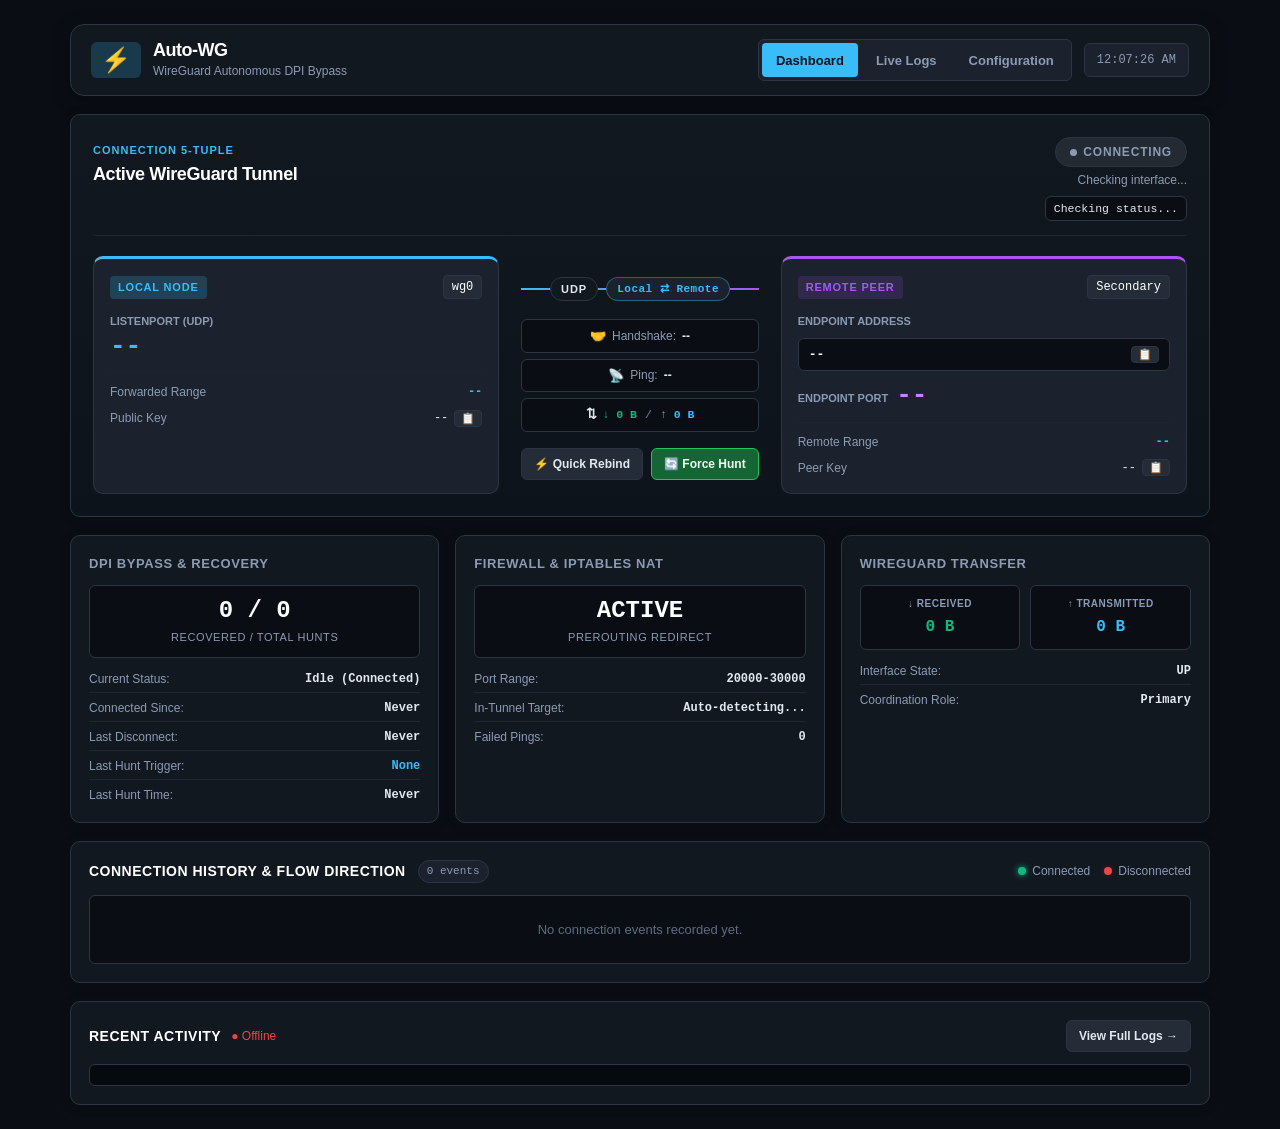
==== pkg/web/static/index.html @ 4e1a8813 "feat: add visual form configuration editor with text inputs and disk sync" ====
<!DOCTYPE html>
<html lang="en">
<head>
  <meta charset="UTF-8">
  <meta name="viewport" content="width=device-width, initial-scale=1.0, maximum-scale=5.0">
  <title>Auto-WG | WireGuard Autonomous DPI Bypass</title>
  <link rel="stylesheet" href="style.css">
</head>
<body>
  <div class="app-container">
    <!-- Header -->
    <header class="app-header">
      <div class="logo-group">
        <div class="logo-icon">⚡</div>
        <div class="logo-text">
          <h1>Auto-WG</h1>
          <p class="subtitle">WireGuard Autonomous DPI Bypass</p>
        </div>
      </div>
      <div class="header-right">
        <nav class="nav-tabs">
          <button class="nav-tab active" data-tab="dashboard">Dashboard</button>
          <button class="nav-tab" data-tab="logs">Live Logs</button>
          <button class="nav-tab" data-tab="config">Configuration</button>
        </nav>
        <div class="time-badge" id="serverClock">--:--:--</div>
      </div>
    </header>

    <!-- Notification Toast -->
    <div id="toast" class="toast hidden"></div>

    <!-- TAB 1: DASHBOARD -->
    <main id="tab-dashboard" class="tab-content active">
      <!-- MULTI-TUNNEL SWITCHER (Visible when 2+ tunnels or in routing mode) -->
      <section class="card tunnel-switcher-card" id="tunnelSwitcherCard" style="display: none;">
        <div class="tunnel-switcher-header">
          <div class="tunnel-header-left">
            <span class="section-tag" id="switcherModeTag">TUNNELS</span>
            <span class="switcher-active-route" id="switcherActiveRouteBadge" style="display: none;"></span>
          </div>
          <div class="tunnel-header-actions" id="tunnelHeaderActions"></div>
        </div>
        <div class="tunnel-tabs" id="tunnelTabs"></div>
      </section>

      <!-- HERO: 5-TUPLE CONNECTION FLOW -->
      <section class="card flow-hero-card">
        <div class="flow-hero-header">
          <div class="flow-header-left">
            <span class="section-tag">CONNECTION 5-TUPLE</span>
            <h2 class="flow-headline">Active WireGuard Tunnel</h2>
          </div>
          <div class="flow-header-status">
            <div id="tunnelStateBadge" class="status-pill status-unknown">CONNECTING</div>
            <div class="status-reason-text" id="statusReason">Checking interface...</div>
            <div class="status-timeline-badge" id="statusTimeline">Checking status...</div>
          </div>
        </div>

        <div class="flow-stage">
          <!-- Local Peer Node -->
          <div class="flow-node flow-node-local">
            <div class="node-header">
              <span class="node-badge">LOCAL NODE</span>
              <span class="node-iface" id="wgInterface">wg0</span>
            </div>
            <div class="node-content">
              <div class="port-group">
                <span class="port-sublabel">ListenPort (UDP)</span>
                <div class="port-main" id="localPort">--</div>
              </div>
              <div class="node-meta">
                <div class="meta-item">
                  <span class="meta-label">Forwarded Range</span>
                  <span class="meta-val highlight" id="localPortRange">--</span>
                </div>
                <div class="meta-item">
                  <span class="meta-label">Public Key</span>
                  <div class="key-with-copy">
                    <span class="key-truncate" id="localPubKey" title="Local Public Key">--</span>
                    <button class="btn-copy" id="btnCopyLocalKey" title="Copy Key">📋</button>
                  </div>
                </div>
              </div>
            </div>
          </div>

          <!-- Connection Bridge (Traffic, Status, Controls) -->
          <div class="flow-bridge">
            <div class="bridge-channel">
              <div class="bridge-line">
                <div class="flow-pulse"></div>
              </div>
              <div class="bridge-badge">UDP</div>
              <div class="bridge-badge bridge-direction" id="flowDirectionBadge">Local ⇄ Remote</div>
            </div>

            <div class="bridge-metrics">
              <div class="metric-pill">
                <span class="metric-icon">🤝</span>
                <span class="metric-label">Handshake:</span>
                <strong id="lastHandshake">--</strong>
              </div>
              <div class="metric-pill">
                <span class="metric-icon">📡</span>
                <span class="metric-label">Ping:</span>
                <strong id="pingStatus">--</strong>
              </div>
              <div class="metric-pill transfer-pill">
                <span class="metric-icon">⇅</span>
                <span class="rx-stat">↓ <span id="rxTransfer">0 B</span></span>
                <span class="transfer-sep">/</span>
                <span class="tx-stat">↑ <span id="txTransfer">0 B</span></span>
              </div>
            </div>

            <div class="bridge-actions">
              <button id="btnRebind" class="btn btn-secondary btn-sm" title="Rotate local listen port to bust DPI filter">
                ⚡ Quick Rebind
              </button>
              <button id="btnHunt" class="btn btn-primary btn-sm" title="Rotate both local and remote ports">
                🔄 Force Hunt
              </button>
            </div>
          </div>

          <!-- Remote Peer Node -->
          <div class="flow-node flow-node-remote">
            <div class="node-header">
              <span class="node-badge remote-badge">REMOTE PEER</span>
              <span class="node-role" id="staggerRole">Secondary</span>
            </div>
            <div class="node-content">
              <div class="endpoint-group">
                <span class="port-sublabel">Endpoint Address</span>
                <div class="endpoint-ip-box">
                  <span id="targetIP" class="endpoint-ip" title="Remote endpoint IP">--</span>
                  <button class="btn-copy" id="btnCopyTargetIP" title="Copy IP">📋</button>
                </div>
                <div class="endpoint-port-row">
                  <span class="port-sublabel">Endpoint Port</span>
                  <span class="port-main" id="remotePort">--</span>
                </div>
              </div>
              <div class="node-meta">
                <div class="meta-item">
                  <span class="meta-label">Remote Range</span>
                  <span class="meta-val highlight" id="remotePortRange">--</span>
                </div>
                <div class="meta-item">
                  <span class="meta-label">Peer Key</span>
                  <div class="key-with-copy">
                    <span class="key-truncate" id="peerPubKey" title="Peer Public Key">--</span>
                    <button class="btn-copy" id="btnCopyPeerKey" title="Copy Key">📋</button>
                  </div>
                </div>
              </div>
            </div>
          </div>
        </div>
      </section>

      <!-- Telemetry Cards Grid -->
      <section class="telemetry-grid">
        <!-- Card 1: DPI Hunting & Recovery -->
        <div class="card stat-card">
          <div class="card-title">DPI Bypass & Recovery</div>
          <div class="stat-body">
            <div class="stat-main">
              <div class="stat-big-value" id="huntRecoverySummary">0 / 0</div>
              <span class="stat-caption">Recovered / Total Hunts</span>
            </div>
            <div class="meta-list">
              <div class="meta-row">
                <span>Current Status:</span>
                <strong id="huntAttemptStatus">Idle (Connected)</strong>
              </div>
              <div class="meta-row">
                <span>Connected Since:</span>
                <strong id="connectedTimestamp">Never</strong>
              </div>
              <div class="meta-row">
                <span>Last Disconnect:</span>
                <strong id="disconnectedTimestamp">Never</strong>
              </div>
              <div class="meta-row">
                <span>Last Hunt Trigger:</span>
                <span class="highlight meta-truncate" id="lastHuntReason">None</span>
              </div>
              <div class="meta-row">
                <span>Last Hunt Time:</span>
                <strong id="lastHuntTime">Never</strong>
              </div>
            </div>
          </div>
        </div>

        <!-- Card 2: Firewall & iptables NAT -->
        <div class="card stat-card">
          <div class="card-title">Firewall & iptables NAT</div>
          <div class="stat-body">
            <div class="stat-main">
              <div class="stat-big-value" id="iptablesStateText">ACTIVE</div>
              <span class="stat-caption" id="iptablesSubtext">PREROUTING REDIRECT</span>
            </div>
            <div class="meta-list">
              <div class="meta-row">
                <span>Port Range:</span>
                <strong id="iptablesRange">20000-30000</strong>
              </div>
              <div class="meta-row">
                <span>In-Tunnel Target:</span>
                <strong id="tunnelPingTarget">Auto-detecting...</strong>
              </div>
              <div class="meta-row">
                <span>Failed Pings:</span>
                <strong id="failedPingsCount">0</strong>
              </div>
            </div>
          </div>
        </div>

        <!-- Card 3: Traffic Stats -->
        <div class="card stat-card">
          <div class="card-title">WireGuard Transfer</div>
          <div class="stat-body">
            <div class="traffic-split">
              <div class="traffic-box rx">
                <span class="traffic-label">↓ RECEIVED</span>
                <strong class="traffic-val" id="totalRx">0 B</strong>
              </div>
              <div class="traffic-box tx">
                <span class="traffic-label">↑ TRANSMITTED</span>
                <strong class="traffic-val" id="totalTx">0 B</strong>
              </div>
            </div>
            <div class="meta-list">
              <div class="meta-row">
                <span>Interface State:</span>
                <strong id="ifaceState">UP</strong>
              </div>
              <div class="meta-row">
                <span>Coordination Role:</span>
                <strong id="staggerRoleDetail">Primary</strong>
              </div>
            </div>
          </div>
        </div>
      </section>

      <!-- Connection Event History -->
      <section class="card events-history-card">
        <div class="section-header">
          <div class="events-title-group">
            <h3>Connection History & Flow Direction</h3>
            <span class="events-count" id="eventsCount">0 events</span>
          </div>
          <div class="events-legend">
            <span class="legend-item"><span class="legend-dot dot-connected"></span> Connected</span>
            <span class="legend-item"><span class="legend-dot dot-disconnected"></span> Disconnected</span>
          </div>
        </div>
        <div class="events-container">
          <div class="events-list" id="eventsList">
            <div class="events-empty">No connection events recorded yet.</div>
          </div>
        </div>
      </section>

      <!-- Recent Activity Section in Dashboard -->
      <section class="card logs-preview-card">
        <div class="section-header">
          <div class="logs-title-group">
            <h3>Recent Activity</h3>
            <span id="streamStatusMini" class="stream-indicator">● Connecting...</span>
          </div>
          <button class="btn btn-secondary btn-sm" id="btnGoToLogs">View Full Logs →</button>
        </div>
        <div class="terminal-body mini-terminal" id="miniLogContainer"></div>
      </section>
    </main>

    <!-- TAB 2: LIVE LOGS (EXPANDED CONSOLE) -->
    <main id="tab-logs" class="tab-content">
      <section class="logs-section">
        <div class="logs-header">
          <div class="logs-title-group">
            <h2>Live Activity Stream</h2>
            <span id="streamStatus" class="stream-indicator">● Connecting...</span>
          </div>
          <div class="logs-controls">
            <select id="filterLevel" class="control-input">
              <option value="ALL">All Levels</option>
              <option value="INFO">Info & Higher</option>
              <option value="WARN">Warn & Higher</option>
              <option value="ERROR">Errors Only</option>
            </select>
            <select id="filterComponent" class="control-input">
              <option value="ALL">All Components</option>
              <option value="HUNTER">HUNTER</option>
              <option value="WG">WIREGUARD</option>
              <option value="IPTABLES">IPTABLES</option>
              <option value="PING">PING</option>
              <option value="WEB">WEB</option>
            </select>
            <input type="text" id="filterSearch" class="control-input search-input" placeholder="Search logs...">
            <button id="btnAutoScroll" class="btn btn-sm btn-active">Auto-scroll: ON</button>
            <button id="btnClearLogs" class="btn btn-sm btn-secondary">Clear</button>
          </div>
        </div>
        <div class="terminal-container" id="terminal">
          <div class="terminal-body" id="logContainer"></div>
        </div>
      </section>
    </main>

    <!-- TAB 3: CONFIGURATION EDITOR -->
    <main id="tab-config" class="tab-content">
      <section class="card config-editor-card">
        <div class="config-header">
          <div class="config-title-group">
            <div class="config-title-row">
              <span class="section-tag">CONFIGURATION MANAGEMENT</span>
              <div class="config-sync-row">
                <h2>Startup Config</h2>
                <span id="configSyncBadge" class="config-sync-pill sync-ok">Synced with Disk</span>
              </div>
            </div>
            <div class="config-path-box">
              <span class="config-path-label">Startup File:</span>
              <code id="configFilePath" class="config-path-value">Loading...</code>
              <button class="btn-copy" id="btnCopyConfigPath" title="Copy Path">📋</button>
            </div>
          </div>
          <div class="config-actions">
            <div class="view-mode-toggle">
              <button id="btnViewForm" class="btn-toggle active" type="button">📋 Visual Form</button>
              <button id="btnViewYaml" class="btn-toggle" type="button">📝 Raw YAML</button>
            </div>
            <button id="btnReloadConfig" class="btn btn-secondary btn-sm" title="Discard unsaved changes and reload from disk">
              ↻ Reload from Disk
            </button>
            <button id="btnSaveConfig" class="btn btn-primary btn-sm" title="Validate, save to startup config file, and apply live">
              💾 Save & Apply
            </button>
          </div>
        </div>

        <div id="configAlert" class="config-alert hidden"></div>

        <!-- 1. VISUAL FORM UI (DEFAULT) -->
        <div id="configFormContainer" class="config-form-container">
          <!-- Form Section 1: Mode & Routing -->
          <div class="form-card">
            <div class="form-card-header">
              <span class="form-card-tag">SYSTEM & ROUTING</span>
              <h3>Operation Mode & Policy Routing</h3>
            </div>
            <div class="form-card-body">
              <div class="form-group">
                <label class="form-label">Operating Mode</label>
                <div class="mode-selector">
                  <label class="radio-card">
                    <input type="radio" name="cfgMode" value="client" id="cfgModeClient" checked>
                    <span class="radio-card-body">
                      <span class="radio-title">Client Mode</span>
                      <span class="radio-desc">Connects to foreign servers, manages upstream failover & policy routing table</span>
                    </span>
                  </label>
                  <label class="radio-card">
                    <input type="radio" name="cfgMode" value="server" id="cfgModeServer">
                    <span class="radio-card-body">
                      <span class="radio-title">Server Mode</span>
                      <span class="radio-desc">Listens for client connections, supports bidirectional non-NAT hunting</span>
                    </span>
                  </label>
                </div>
              </div>

              <!-- Routing Fields (Visible in Client Mode) -->
              <div id="routingFieldsSection" class="routing-fields-box">
                <div class="form-sub-header">
                  <h4>Client Automatic Route Failover</h4>
                  <label class="switch-label">
                    <input type="checkbox" id="cfgRoutingEnabled" checked>
                    <span class="switch-slider"></span>
                    <span class="switch-text">Enable Route Failover</span>
                  </label>
                </div>
                <div class="form-grid-3">
                  <div class="form-group">
                    <label class="form-label" for="cfgRoutingTable">Target Routing Table</label>
                    <input type="number" id="cfgRoutingTable" class="form-input" value="200" placeholder="200">
                    <span class="form-hint">e.g. 200 (keeps main routing table and SSH untouched)</span>
                  </div>
                  <div class="form-group">
                    <label class="form-label" for="cfgRoutingMode">Failover Mode</label>
                    <select id="cfgRoutingMode" class="form-input">
                      <option value="priority">Priority (prefer first healthy tunnel)</option>
                      <option value="sticky">Sticky (stay on active tunnel until failure)</option>
                    </select>
                    <span class="form-hint">Sticky avoids route flapping; Priority always prefers link #1</span>
                  </div>
                  <div class="form-group">
                    <label class="form-label" for="cfgRoutingMetric">Route Metric</label>
                    <input type="number" id="cfgRoutingMetric" class="form-input" value="100" placeholder="100">
                    <span class="form-hint">Default route metric</span>
                  </div>
                </div>
              </div>
            </div>
          </div>

          <!-- Form Section 2: Managed Tunnels -->
          <div class="form-card">
            <div class="form-card-header">
              <div class="header-left-group">
                <span class="form-card-tag">TUNNELS</span>
                <h3>Managed WireGuard Interfaces</h3>
                <span id="tunnelFormCount" class="badge-count">0 tunnels</span>
              </div>
              <button id="btnAddTunnel" class="btn btn-secondary btn-sm" type="button">
                + Add Tunnel
              </button>
            </div>
            <div class="form-card-body">
              <div id="tunnelCardsContainer" class="tunnels-form-list">
                <!-- Dynamically populated tunnel cards -->
              </div>
            </div>
          </div>

          <!-- Form Section 3: Global Shell Hooks (PostUp & PreDown) -->
          <div class="form-card collapsible-card">
            <div class="form-card-header clickable" id="headerShellHooks">
              <div class="header-left-group">
                <span class="form-card-tag">SHELL HOOKS</span>
                <h3>Global Post-Up & Pre-Down Commands</h3>
              </div>
              <span class="toggle-icon" id="toggleIconShell">▼</span>
            </div>
            <div class="form-card-body collapsed" id="bodyShellHooks">
              <div class="form-grid-2">
                <div class="form-group">
                  <label class="form-label" for="cfgPostUp">Post-Up Shell Commands (one per line)</label>
                  <textarea id="cfgPostUp" class="form-textarea" rows="4" placeholder="ip route replace default dev wgBridge0 table 200&#10;iptables -t nat -I POSTROUTING -o wgBridge0 -j MASQUERADE"></textarea>
                  <span class="form-hint">Executed in order when Auto-WG starts</span>
                </div>
                <div class="form-group">
                  <label class="form-label" for="cfgPreDown">Pre-Down Shell Commands (one per line)</label>
                  <textarea id="cfgPreDown" class="form-textarea" rows="4" placeholder="iptables -t nat -D POSTROUTING -o wgBridge0 -j MASQUERADE&#10;ip route del default table 200 || true"></textarea>
                  <span class="form-hint">Executed on shutdown before tunnels tear down</span>
                </div>
              </div>
            </div>
          </div>

          <!-- Form Section 4: Web Admin & Status Page -->
          <div class="form-card collapsible-card">
            <div class="form-card-header clickable" id="headerWebSettings">
              <div class="header-left-group">
                <span class="form-card-tag">ADMIN & ACCESS</span>
                <h3>Web Panel & Status Page Settings</h3>
              </div>
              <span class="toggle-icon" id="toggleIconWeb">▼</span>
            </div>
            <div class="form-card-body collapsed" id="bodyWebSettings">
              <div class="form-grid-2">
                <!-- Web Admin Panel -->
                <div class="settings-sub-card">
                  <div class="form-sub-header">
                    <h4>Web Dashboard</h4>
                    <label class="switch-label">
                      <input type="checkbox" id="cfgWebEnabled" checked>
                      <span class="switch-slider"></span>
                      <span class="switch-text">Enabled</span>
                    </label>
                  </div>
                  <div class="form-group">
                    <label class="form-label" for="cfgWebListen">Listen Address</label>
                    <input type="text" id="cfgWebListen" class="form-input" value="0.0.0.0:8080" placeholder="0.0.0.0:8080">
                  </div>
                  <div class="form-group">
                    <label class="form-label" for="cfgWebAllowedIPs">Allowed Client IPs / CIDRs (comma or newline separated)</label>
                    <textarea id="cfgWebAllowedIPs" class="form-textarea" rows="2" placeholder="10.0.0.2, 10.0.0.0/24 (leave empty to allow all)"></textarea>
                  </div>
                  <div class="form-grid-2">
                    <div class="form-group">
                      <label class="form-label" for="cfgWebUser">HTTP Username (optional)</label>
                      <input type="text" id="cfgWebUser" class="form-input" placeholder="admin">
                    </div>
                    <div class="form-group">
                      <label class="form-label" for="cfgWebPass">HTTP Password (optional)</label>
                      <input type="password" id="cfgWebPass" class="form-input" placeholder="••••••••">
                    </div>
                  </div>
                </div>

                <!-- Public Status Page -->
                <div class="settings-sub-card">
                  <div class="form-sub-header">
                    <h4>Public Status Page</h4>
                    <label class="switch-label">
                      <input type="checkbox" id="cfgStatusEnabled">
                      <span class="switch-slider"></span>
                      <span class="switch-text">Enabled</span>
                    </label>
                  </div>
                  <div class="form-group">
                    <label class="form-label" for="cfgStatusListen">Listen Address</label>
                    <input type="text" id="cfgStatusListen" class="form-input" value="0.0.0.0:8081" placeholder="0.0.0.0:8081">
                  </div>
                  <div class="form-group">
                    <label class="form-label" for="cfgStatusTitle">Status Page Title</label>
                    <input type="text" id="cfgStatusTitle" class="form-input" value="Upstream Bridge Status" placeholder="Service Status">
                  </div>
                </div>
              </div>
            </div>
          </div>
        </div>

        <!-- 2. RAW YAML EDITOR (SECONDARY / ADVANCED) -->
        <div id="configRawContainer" class="editor-wrapper" style="display: none;">
          <div class="editor-toolbar">
            <div class="editor-toolbar-left">
              <span class="editor-tag">YAML</span>
              <span class="editor-hint">Press <kbd>Tab</kbd> to indent with 2 spaces. Direct raw file representation.</span>
            </div>
            <div class="editor-toolbar-right">
              <span id="editorLineCount" class="editor-meta">0 lines</span>
            </div>
          </div>
          <textarea id="configYamlEditor" class="config-yaml-textarea" spellcheck="false" autocomplete="off" autocorrect="off" autocapitalize="off" placeholder="Loading configuration from disk..."></textarea>
        </div>
      </section>

      <!-- Configuration Reference Card -->
      <section class="card config-help-card">
        <div class="section-header">
          <div class="logs-title-group">
            <h3>Configuration Reference & Field Guide</h3>
          </div>
          <button id="btnToggleHelp" class="btn btn-secondary btn-sm" type="button">Toggle Tips</button>
        </div>
        <div id="configHelpContent" class="config-help-body">
          <div class="help-grid">
            <div class="help-box">
              <h4>🌐 Dual-Stack Target IPs (IPv4 + IPv6 + Domains)</h4>
              <p>Enter multiple destinations in <code>target_ips</code>. Auto-WG rotates through IPv4 and IPv6 to bypass single-IP blocks:</p>
              <pre><code>target_ips:
  - "198.51.100.1"
  - "2001:db8::1"
  - "vps.example.com"</code></pre>
            </div>
            <div class="help-box">
              <h4>🔀 Policy Routing Failover (Table 200)</h4>
              <p>Auto-WG dynamically manages <code>ip route replace default dev wgBridgeX table 200</code> when links stall:</p>
              <pre><code>routing:
  enabled: true
  table: 200
  mode: "priority"
  metric: 100</code></pre>
            </div>
            <div class="help-box">
              <h4>📡 Fast In-Tunnel ICMP Ping</h4>
              <p>Sends periodic lightweight pings through the tunnel. Confirms dead links in 5-10s before handshakes time out:</p>
              <pre><code>tunnel_ping:
  enabled: true
  target_ip: "10.100.0.1"
  interval: 2s
  failure_threshold: 3</code></pre>
            </div>
            <div class="help-box">
              <h4>🛡️ Passive Monitoring Mode (MikroTik / Static)</h4>
              <p>Disable hunting for peers running stock WireGuard without Auto-WG. Still monitors & pings without port rotation:</p>
              <pre><code>hunting: false
port_range: "20000-30000"
iptables: true</code></pre>
            </div>
          </div>
        </div>
      </section>
    </main>
  </div>

  <script src="app.js"></script>
</body>
</html>
---- pkg/web/static/style.css ----
:root {
  --bg-primary: #0a0e14;
  --bg-secondary: #121820;
  --bg-tertiary: #1b222d;
  --bg-elevated: #242c38;
  --border-color: #2b3543;
  --border-subtle: #1e2632;
  --text-main: #e2e8f0;
  --text-muted: #8b9bb4;
  --text-dim: #5c6b82;
  --accent: #38bdf8;
  --accent-glow: rgba(56, 189, 248, 0.2);
  --accent-hover: #0ea5e9;
  --success: #10b981;
  --success-glow: rgba(16, 185, 129, 0.2);
  --warning: #f59e0b;
  --warning-glow: rgba(245, 158, 11, 0.2);
  --danger: #ef4444;
  --danger-glow: rgba(239, 68, 68, 0.2);
  --purple: #a855f7;
  --font-mono: ui-monospace, SFMono-Regular, "SF Mono", Menlo, Consolas, "Liberation Mono", monospace;
  --font-sans: -apple-system, BlinkMacSystemFont, "Segoe UI", Roboto, Helvetica, Arial, sans-serif;
  --radius-sm: 6px;
  --radius-md: 10px;
  --radius-lg: 14px;
}

* {
  box-sizing: border-box;
  margin: 0;
  padding: 0;
}

body {
  background-color: var(--bg-primary);
  color: var(--text-main);
  font-family: var(--font-sans);
  line-height: 1.5;
  padding: 16px;
  min-height: 100vh;
  -webkit-font-smoothing: antialiased;
}

@media (min-width: 640px) {
  body {
    padding: 24px;
  }
}

.app-container {
  max-width: 1140px;
  margin: 0 auto;
  display: flex;
  flex-direction: column;
  gap: 18px;
}

/* Header */
.app-header {
  display: flex;
  justify-content: space-between;
  align-items: center;
  background: var(--bg-secondary);
  border: 1px solid var(--border-color);
  padding: 14px 20px;
  border-radius: var(--radius-lg);
  flex-wrap: wrap;
  gap: 14px;
  box-shadow: 0 4px 20px rgba(0, 0, 0, 0.3);
}

.logo-group {
  display: flex;
  align-items: center;
  gap: 12px;
}

.logo-icon {
  font-size: 24px;
  background: var(--accent-glow);
  color: var(--accent);
  border-radius: var(--radius-sm);
  padding: 6px 10px;
  display: flex;
  align-items: center;
  justify-content: center;
  line-height: 1;
}

.logo-text h1 {
  font-size: 18px;
  font-weight: 800;
  color: #fff;
  letter-spacing: -0.5px;
  line-height: 1.2;
}

.subtitle {
  font-size: 12px;
  color: var(--text-muted);
}

.header-right {
  display: flex;
  align-items: center;
  gap: 12px;
  flex-wrap: wrap;
}

/* Navigation Tabs */
.nav-tabs {
  display: flex;
  background: var(--bg-tertiary);
  border-radius: var(--radius-sm);
  padding: 3px;
  border: 1px solid var(--border-color);
  gap: 4px;
}

.nav-tab {
  background: transparent;
  border: none;
  color: var(--text-muted);
  font-size: 13px;
  font-weight: 600;
  padding: 6px 14px;
  border-radius: 4px;
  cursor: pointer;
  transition: all 0.2s ease;
  min-height: 34px;
}

.nav-tab:hover {
  color: var(--text-main);
}

.nav-tab.active {
  background: var(--accent);
  color: #041220;
  font-weight: 700;
}

.time-badge {
  background: var(--bg-tertiary);
  border: 1px solid var(--border-color);
  padding: 6px 12px;
  border-radius: var(--radius-sm);
  font-size: 12px;
  font-family: var(--font-mono);
  color: var(--text-muted);
  min-height: 34px;
  display: inline-flex;
  align-items: center;
}

.tab-content {
  display: none;
}

.tab-content.active {
  display: flex;
  flex-direction: column;
  gap: 18px;
}

/* Generic Card Styles */
.card {
  background: var(--bg-secondary);
  border: 1px solid var(--border-color);
  border-radius: var(--radius-md);
  padding: 18px;
  box-shadow: 0 2px 12px rgba(0, 0, 0, 0.2);
}

.card-title {
  font-size: 13px;
  font-weight: 700;
  color: var(--text-muted);
  text-transform: uppercase;
  letter-spacing: 0.6px;
  margin-bottom: 12px;
}

/* Status Badges */
.status-pill {
  padding: 5px 14px;
  border-radius: 20px;
  font-size: 12px;
  font-weight: 800;
  letter-spacing: 0.8px;
  display: inline-flex;
  align-items: center;
  gap: 6px;
  text-transform: uppercase;
}

.status-pill::before {
  content: "";
  display: inline-block;
  width: 7px;
  height: 7px;
  border-radius: 50%;
}

.status-connected {
  background: var(--success-glow);
  color: var(--success);
  border: 1px solid var(--success);
}
.status-connected::before {
  background: var(--success);
  box-shadow: 0 0 8px var(--success);
}

.status-stalled {
  background: var(--warning-glow);
  color: var(--warning);
  border: 1px solid var(--warning);
}
.status-stalled::before {
  background: var(--warning);
}

.status-hunting {
  background: var(--accent-glow);
  color: var(--accent);
  border: 1px solid var(--accent);
  animation: pulse-border 1.5s infinite;
}
.status-hunting::before {
  background: var(--accent);
  box-shadow: 0 0 8px var(--accent);
}

.status-unknown {
  background: rgba(139, 148, 158, 0.15);
  color: var(--text-muted);
  border: 1px solid var(--border-color);
}
.status-unknown::before {
  background: var(--text-muted);
}

@keyframes pulse-border {
  0% { box-shadow: 0 0 0 0 var(--accent-glow); }
  70% { box-shadow: 0 0 0 8px transparent; }
  100% { box-shadow: 0 0 0 0 transparent; }
}

/* ========================================================
   HERO: 5-TUPLE CONNECTION FLOW SECTION
   ======================================================== */
.flow-hero-card {
  padding: 22px;
  background: linear-gradient(180deg, var(--bg-secondary) 0%, #0d131b 100%);
  border: 1px solid var(--border-color);
  position: relative;
  overflow: hidden;
}

.flow-hero-header {
  display: flex;
  justify-content: space-between;
  align-items: flex-start;
  flex-wrap: wrap;
  gap: 14px;
  margin-bottom: 20px;
  border-bottom: 1px solid var(--border-subtle);
  padding-bottom: 14px;
}

.section-tag {
  font-size: 11px;
  font-weight: 800;
  letter-spacing: 1px;
  color: var(--accent);
  text-transform: uppercase;
}

.flow-headline {
  font-size: 18px;
  font-weight: 800;
  color: #fff;
  letter-spacing: -0.4px;
}

.flow-header-status {
  display: flex;
  flex-direction: column;
  align-items: flex-end;
  gap: 4px;
}

.status-reason-text {
  font-size: 12px;
  color: var(--text-muted);
}

.status-timeline-badge {
  font-size: 11.5px;
  font-family: var(--font-mono);
  color: var(--text-main);
  background: var(--bg-primary);
  border: 1px solid var(--border-color);
  padding: 3px 8px;
  border-radius: var(--radius-sm);
  margin-top: 3px;
  display: inline-flex;
  align-items: center;
  gap: 5px;
  white-space: nowrap;
}

/* Flow Stage Layout */
.flow-stage {
  display: grid;
  grid-template-columns: 1fr auto 1fr;
  gap: 18px;
  align-items: stretch;
}

/* Flow Nodes (Local & Remote) */
.flow-node {
  background: var(--bg-tertiary);
  border: 1px solid var(--border-color);
  border-radius: var(--radius-md);
  padding: 16px;
  display: flex;
  flex-direction: column;
  gap: 14px;
  position: relative;
  min-width: 0;
}

.flow-node-local {
  border-top: 3px solid var(--accent);
}

.flow-node-remote {
  border-top: 3px solid var(--purple);
}

.node-header {
  display: flex;
  justify-content: space-between;
  align-items: center;
  gap: 8px;
}

.node-badge {
  font-size: 11px;
  font-weight: 800;
  letter-spacing: 0.8px;
  color: var(--accent);
  text-transform: uppercase;
  background: var(--accent-glow);
  padding: 3px 8px;
  border-radius: 4px;
}

.node-badge.remote-badge {
  color: var(--purple);
  background: rgba(168, 85, 247, 0.15);
}

.node-iface, .node-role {
  font-size: 12px;
  font-family: var(--font-mono);
  color: #fff;
  background: var(--bg-elevated);
  padding: 2px 8px;
  border-radius: 4px;
  border: 1px solid var(--border-color);
}

.node-content {
  display: flex;
  flex-direction: column;
  gap: 12px;
  flex: 1;
}

.port-sublabel {
  font-size: 11px;
  color: var(--text-muted);
  text-transform: uppercase;
  font-weight: 600;
  display: block;
  margin-bottom: 2px;
}

.port-main {
  font-size: 26px;
  font-family: var(--font-mono);
  font-weight: 800;
  color: var(--accent);
  line-height: 1.1;
  word-break: break-all;
}

.flow-node-remote .port-main {
  color: #c084fc;
}

/* Endpoint address box for remote IP */
.endpoint-group {
  display: flex;
  flex-direction: column;
  gap: 6px;
}

.endpoint-ip-box {
  background: var(--bg-primary);
  border: 1px solid var(--border-color);
  padding: 6px 10px;
  border-radius: var(--radius-sm);
  display: flex;
  align-items: center;
  justify-content: space-between;
  gap: 8px;
  min-width: 0;
}

.endpoint-ip {
  font-family: var(--font-mono);
  font-size: 13px;
  color: #fff;
  font-weight: 600;
  word-break: break-all;
  overflow-wrap: anywhere;
}

.endpoint-port-row {
  display: flex;
  align-items: baseline;
  gap: 8px;
  margin-top: 4px;
}

/* Meta rows within node */
.node-meta {
  border-top: 1px solid var(--border-subtle);
  padding-top: 10px;
  display: flex;
  flex-direction: column;
  gap: 8px;
  font-size: 12px;
}

.meta-item {
  display: flex;
  justify-content: space-between;
  align-items: center;
  gap: 8px;
}

.meta-label {
  color: var(--text-muted);
  flex-shrink: 0;
}

.highlight {
  color: var(--accent);
  font-weight: 700;
  font-family: var(--font-mono);
}

.key-with-copy {
  display: flex;
  align-items: center;
  gap: 6px;
  max-width: 70%;
}

.key-truncate {
  font-family: var(--font-mono);
  font-size: 12px;
  color: var(--text-main);
  overflow: hidden;
  text-overflow: ellipsis;
  white-space: nowrap;
  display: inline-block;
}

.btn-copy {
  background: var(--bg-elevated);
  border: 1px solid var(--border-color);
  color: var(--text-muted);
  cursor: pointer;
  border-radius: 4px;
  padding: 2px 6px;
  font-size: 11px;
  transition: all 0.2s ease;
  line-height: 1;
  flex-shrink: 0;
}

.btn-copy:hover {
  background: var(--border-color);
  color: #fff;
}

/* Center Bridge */
.flow-bridge {
  display: flex;
  flex-direction: column;
  justify-content: center;
  align-items: center;
  gap: 12px;
  min-width: 200px;
  padding: 0 4px;
}

.bridge-channel {
  width: 100%;
  display: flex;
  align-items: center;
  justify-content: center;
  gap: 8px;
  position: relative;
  margin: 6px 0;
}

.bridge-line {
  position: absolute;
  top: 50%;
  left: 0;
  right: 0;
  height: 2px;
  background: linear-gradient(90deg, var(--accent) 0%, #a855f7 100%);
  transform: translateY(-50%);
  z-index: 1;
}

.bridge-badge {
  position: relative;
  z-index: 2;
  background: var(--bg-secondary);
  border: 1px solid var(--border-color);
  color: var(--text-main);
  font-size: 11px;
  font-weight: 800;
  padding: 3px 10px;
  border-radius: 12px;
  letter-spacing: 1px;
}

.bridge-direction {
  font-family: var(--font-mono);
  font-size: 11px;
  font-weight: 700;
  color: var(--accent);
  border-color: rgba(56, 189, 248, 0.4);
  background: var(--bg-tertiary);
  transition: all 0.2s ease;
  letter-spacing: 0.5px;
}

.bridge-direction.dir-local-to-remote,
.bridge-direction.dir-a-to-b {
  color: #38bdf8;
  border-color: rgba(56, 189, 248, 0.6);
  box-shadow: 0 0 10px rgba(56, 189, 248, 0.15);
}

.bridge-direction.dir-remote-to-local,
.bridge-direction.dir-b-to-a {
  color: #c084fc;
  border-color: rgba(192, 132, 252, 0.6);
  box-shadow: 0 0 10px rgba(192, 132, 252, 0.15);
}

.bridge-metrics {
  display: flex;
  flex-direction: column;
  gap: 6px;
  width: 100%;
}

.metric-pill {
  background: var(--bg-primary);
  border: 1px solid var(--border-color);
  border-radius: var(--radius-sm);
  padding: 6px 10px;
  font-size: 12px;
  display: flex;
  align-items: center;
  justify-content: center;
  gap: 6px;
  white-space: nowrap;
}

.metric-icon {
  font-size: 13px;
  flex-shrink: 0;
}

.metric-label {
  color: var(--text-muted);
}

.transfer-pill {
  font-family: var(--font-mono);
  font-size: 11.5px;
  font-weight: 700;
}

.rx-stat {
  color: var(--success);
}

.tx-stat {
  color: var(--accent);
}

.transfer-sep {
  color: var(--text-dim);
  margin: 0 2px;
}

.bridge-actions {
  display: flex;
  gap: 8px;
  width: 100%;
  margin-top: 4px;
}

.bridge-actions .btn {
  flex: 1;
  justify-content: center;
  white-space: nowrap;
}

/* Buttons */
.btn {
  padding: 8px 14px;
  border-radius: var(--radius-sm);
  font-size: 13px;
  font-weight: 700;
  cursor: pointer;
  border: 1px solid transparent;
  transition: all 0.2s ease;
  display: inline-flex;
  align-items: center;
  gap: 6px;
  min-height: 38px;
  user-select: none;
}

.btn-primary {
  background: #166534;
  color: #ecfdf5;
  border-color: #22c55e;
}

.btn-primary:hover {
  background: #15803d;
}

.btn-secondary {
  background: var(--bg-elevated);
  color: var(--text-main);
  border-color: var(--border-color);
}

.btn-secondary:hover {
  background: #2e3846;
  color: #fff;
}

.btn-sm {
  padding: 6px 12px;
  font-size: 12px;
  min-height: 32px;
}

.btn-active {
  background: var(--accent-glow);
  color: var(--accent);
  border-color: var(--accent);
}

/* ========================================================
   TELEMETRY CARDS GRID
   ======================================================== */
.telemetry-grid {
  display: grid;
  grid-template-columns: repeat(auto-fit, minmax(280px, 1fr));
  gap: 16px;
}

.stat-card {
  display: flex;
  flex-direction: column;
}

.stat-body {
  display: flex;
  flex-direction: column;
  gap: 12px;
}

.stat-main {
  background: var(--bg-primary);
  border: 1px solid var(--border-color);
  border-radius: var(--radius-sm);
  padding: 12px;
  display: flex;
  flex-direction: column;
  align-items: center;
  justify-content: center;
  text-align: center;
}

.stat-big-value {
  font-size: 24px;
  font-family: var(--font-mono);
  font-weight: 800;
  color: #fff;
  line-height: 1.1;
}

.stat-caption {
  font-size: 11px;
  color: var(--text-muted);
  text-transform: uppercase;
  letter-spacing: 0.6px;
  margin-top: 4px;
}

.traffic-split {
  display: grid;
  grid-template-columns: 1fr 1fr;
  gap: 10px;
}

.traffic-box {
  background: var(--bg-primary);
  border: 1px solid var(--border-color);
  border-radius: var(--radius-sm);
  padding: 10px;
  text-align: center;
}

.traffic-label {
  display: block;
  font-size: 10px;
  color: var(--text-muted);
  font-weight: 700;
  letter-spacing: 0.5px;
}

.traffic-val {
  display: block;
  font-size: 16px;
  font-family: var(--font-mono);
  margin-top: 4px;
}

.traffic-box.rx .traffic-val {
  color: var(--success);
}

.traffic-box.tx .traffic-val {
  color: var(--accent);
}

.meta-list {
  display: flex;
  flex-direction: column;
  gap: 6px;
}

.meta-row {
  display: flex;
  justify-content: space-between;
  align-items: center;
  font-size: 12px;
  border-bottom: 1px solid var(--border-subtle);
  padding-bottom: 4px;
  gap: 8px;
}

.meta-row:last-child {
  border-bottom: none;
  padding-bottom: 0;
}

.meta-row > span:first-child {
  color: var(--text-muted);
  flex-shrink: 0;
}

.meta-row strong,
.meta-row .highlight {
  word-break: break-all;
  overflow-wrap: anywhere;
  text-align: right;
  max-width: 65%;
  font-family: var(--font-mono);
}

.meta-truncate {
  overflow: hidden;
  text-overflow: ellipsis;
  white-space: nowrap;
}

/* ========================================================
   CONNECTION EVENT HISTORY
   ======================================================== */
.events-history-card {
  display: flex;
  flex-direction: column;
  gap: 12px;
}

.events-title-group {
  display: flex;
  align-items: center;
  gap: 12px;
}

.events-title-group h3 {
  font-size: 14px;
  font-weight: 700;
  color: #fff;
  text-transform: uppercase;
  letter-spacing: 0.5px;
}

.events-count {
  font-size: 11px;
  font-family: var(--font-mono);
  background: var(--bg-tertiary);
  border: 1px solid var(--border-color);
  padding: 2px 8px;
  border-radius: 12px;
  color: var(--text-muted);
}

.events-legend {
  display: flex;
  align-items: center;
  gap: 14px;
  font-size: 12px;
  color: var(--text-muted);
}

.legend-item {
  display: flex;
  align-items: center;
  gap: 6px;
}

.legend-dot {
  width: 8px;
  height: 8px;
  border-radius: 50%;
  display: inline-block;
}

.dot-connected {
  background: var(--success);
  box-shadow: 0 0 6px var(--success-glow);
}

.dot-disconnected {
  background: var(--danger);
  box-shadow: 0 0 6px var(--danger-glow);
}

.events-container {
  max-height: 320px;
  overflow-y: auto;
  border: 1px solid var(--border-color);
  border-radius: var(--radius-sm);
  background: var(--bg-primary);
}

.events-list {
  display: flex;
  flex-direction: column;
}

.events-empty {
  padding: 24px;
  text-align: center;
  color: var(--text-dim);
  font-size: 13px;
}

.event-item {
  display: flex;
  align-items: center;
  justify-content: space-between;
  padding: 10px 14px;
  border-bottom: 1px solid var(--border-subtle);
  font-size: 12.5px;
  transition: background 0.15s ease;
  gap: 12px;
}

.event-item:last-child {
  border-bottom: none;
}

.event-item:hover {
  background: rgba(255, 255, 255, 0.02);
}

.event-left {
  display: flex;
  align-items: center;
  gap: 10px;
  min-width: 0;
  flex: 1;
}

.event-badge {
  font-size: 10px;
  font-weight: 800;
  letter-spacing: 0.5px;
  padding: 2px 7px;
  border-radius: 4px;
  text-transform: uppercase;
  flex-shrink: 0;
}

.event-badge.connected {
  background: var(--success-glow);
  color: var(--success);
  border: 1px solid rgba(16, 185, 129, 0.4);
}

.event-badge.disconnected {
  background: var(--danger-glow);
  color: var(--danger);
  border: 1px solid rgba(239, 68, 68, 0.4);
}

.event-direction-badge {
  font-family: var(--font-mono);
  font-size: 11px;
  font-weight: 700;
  padding: 2px 8px;
  border-radius: 4px;
  background: var(--bg-elevated);
  border: 1px solid var(--border-color);
  white-space: nowrap;
  flex-shrink: 0;
}

.event-direction-badge.local-to-remote,
.event-direction-badge.a-to-b {
  color: #38bdf8;
  border-color: rgba(56, 189, 248, 0.4);
  background: rgba(56, 189, 248, 0.08);
}

.event-direction-badge.remote-to-local,
.event-direction-badge.b-to-a {
  color: #c084fc;
  border-color: rgba(192, 132, 252, 0.4);
  background: rgba(192, 132, 252, 0.08);
}

.event-direction-badge.bidirectional,
.event-direction-badge.peer-both {
  color: var(--text-muted);
}

.event-info {
  display: flex;
  flex-direction: column;
  min-width: 0;
  overflow: hidden;
}

.event-reason {
  color: var(--text-main);
  white-space: nowrap;
  overflow: hidden;
  text-overflow: ellipsis;
  font-family: var(--font-mono);
  font-size: 12px;
}

.event-duration {
  color: var(--text-muted);
  font-size: 11px;
}

.event-right {
  display: flex;
  flex-direction: column;
  align-items: flex-end;
  flex-shrink: 0;
  gap: 2px;
}

.event-time-ago {
  font-size: 12px;
  font-weight: 600;
  color: var(--text-main);
}

.event-time-clock {
  font-size: 11px;
  color: var(--text-dim);
  font-family: var(--font-mono);
}

/* ========================================================
   RECENT ACTIVITY / LOGS PREVIEW
   ======================================================== */
.logs-preview-card {
  display: flex;
  flex-direction: column;
  gap: 12px;
}

.section-header {
  display: flex;
  justify-content: space-between;
  align-items: center;
  flex-wrap: wrap;
  gap: 10px;
}

.logs-title-group {
  display: flex;
  align-items: center;
  gap: 10px;
}

.logs-title-group h3,
.logs-title-group h2 {
  font-size: 14px;
  font-weight: 700;
  color: #fff;
  text-transform: uppercase;
  letter-spacing: 0.5px;
}

.stream-indicator {
  font-size: 12px;
  color: var(--success);
  display: inline-flex;
  align-items: center;
  gap: 4px;
}

.mini-terminal {
  max-height: 180px;
  overflow-y: auto;
  font-family: var(--font-mono);
  font-size: 12px;
  background: #06090e;
  padding: 10px 14px;
  border-radius: var(--radius-sm);
  border: 1px solid var(--border-color);
}

/* Full Logs Console Tab */
.logs-section {
  background: var(--bg-secondary);
  border: 1px solid var(--border-color);
  border-radius: var(--radius-md);
  overflow: hidden;
  box-shadow: 0 2px 12px rgba(0, 0, 0, 0.2);
}

.logs-header {
  display: flex;
  justify-content: space-between;
  align-items: center;
  padding: 12px 16px;
  border-bottom: 1px solid var(--border-color);
  background: var(--bg-tertiary);
  flex-wrap: wrap;
  gap: 12px;
}

.logs-controls {
  display: flex;
  gap: 8px;
  align-items: center;
  flex-wrap: wrap;
}

.control-input {
  background: var(--bg-primary);
  border: 1px solid var(--border-color);
  color: var(--text-main);
  padding: 6px 10px;
  border-radius: var(--radius-sm);
  font-size: 12px;
  outline: none;
  min-height: 32px;
}

.control-input:focus {
  border-color: var(--accent);
}

.search-input {
  min-width: 140px;
}

.terminal-container {
  height: 540px;
  overflow-y: auto;
  padding: 14px;
  background: #06090e;
  font-family: var(--font-mono);
  font-size: 12px;
}

.terminal-body {
  display: flex;
  flex-direction: column;
  gap: 4px;
}

.log-entry {
  display: flex;
  gap: 8px;
  line-height: 1.4;
  word-break: break-all;
}

.log-time {
  color: #4b5563;
  flex-shrink: 0;
}

.log-level {
  font-weight: 700;
  width: 46px;
  flex-shrink: 0;
}

.log-level-DEBUG { color: #38bdf8; }
.log-level-INFO  { color: #34d399; }
.log-level-WARN  { color: #fbbf24; }
.log-level-ERROR { color: #f87171; }

.log-component {
  color: #c084fc;
  font-weight: 600;
  width: 78px;
  flex-shrink: 0;
}

.log-msg {
  color: #e2e8f0;
}

/* Toast */
.toast {
  position: fixed;
  bottom: 20px;
  right: 20px;
  background: #10b981;
  color: #041220;
  padding: 10px 18px;
  border-radius: var(--radius-sm);
  font-size: 13px;
  font-weight: 700;
  box-shadow: 0 4px 16px rgba(0, 0, 0, 0.4);
  z-index: 999;
  transition: opacity 0.2s ease;
}

.toast.error {
  background: #ef4444;
  color: #fff;
}

.toast.hidden {
  display: none;
}

/* ========================================================
   RESPONSIVE DESIGN (MOBILE & TABLETS)
   ======================================================== */
@media (max-width: 860px) {
  .flow-stage {
    grid-template-columns: 1fr;
    gap: 14px;
  }

  .flow-bridge {
    min-width: 100%;
    padding: 8px 0;
  }

  .bridge-line {
    display: none;
  }

  .bridge-channel {
    margin: 2px 0;
  }

  .bridge-actions {
    flex-direction: row;
  }

  .flow-header-status {
    align-items: flex-start;
  }

  .terminal-container {
    height: 420px;
  }
}

@media (max-width: 540px) {
  body {
    padding: 10px;
  }

  .app-header {
    padding: 12px 14px;
  }

  .logo-text h1 {
    font-size: 16px;
  }

  .flow-hero-card {
    padding: 14px;
  }

  .flow-headline {
    font-size: 16px;
  }

  .port-main {
    font-size: 22px;
  }

  .bridge-actions {
    flex-direction: column;
  }

  .bridge-actions .btn {
    width: 100%;
  }

  .logs-controls {
    width: 100%;
  }

  .logs-controls select,
  .logs-controls input,
  .logs-controls button {
    flex: 1 1 100%;
  }

  .toast {
    left: 20px;
    right: 20px;
    text-align: center;
  }
}

/* Keep logs only for desktop size (> 768px) */
@media (max-width: 768px) {
  .nav-tab[data-tab="logs"],
  .logs-preview-card,
  #tab-logs {
    display: none !important;
  }
}

@media (max-width: 600px) {
  .events-legend {
    display: none;
  }
  .event-item {
    flex-direction: column;
    align-items: flex-start;
    gap: 8px;
  }
  .event-right {
    align-items: flex-start;
    flex-direction: row;
    gap: 8px;
    font-size: 11px;
  }
}

/* Multi-Tunnel Switcher */
.tunnel-switcher-card {
  padding: 14px 18px;
  background: var(--bg-secondary);
  border: 1px solid var(--border-color);
  border-radius: var(--radius-md);
  margin-bottom: 4px;
}

.tunnel-switcher-header {
  display: flex;
  justify-content: space-between;
  align-items: center;
  margin-bottom: 10px;
  flex-wrap: wrap;
  gap: 8px;
}

.tunnel-header-left {
  display: flex;
  align-items: center;
  gap: 10px;
}

.switcher-active-route {
  font-size: 11px;
  font-weight: 700;
  color: var(--accent);
  background: var(--accent-glow);
  padding: 2px 8px;
  border-radius: var(--radius-sm);
  letter-spacing: 0.5px;
}

.tunnel-tabs {
  display: flex;
  gap: 8px;
  flex-wrap: wrap;
}

.tunnel-tab-btn {
  display: inline-flex;
  align-items: center;
  gap: 8px;
  background: var(--bg-tertiary);
  border: 1px solid var(--border-color);
  color: var(--text-muted);
  padding: 8px 14px;
  border-radius: var(--radius-sm);
  font-size: 13px;
  font-weight: 600;
  cursor: pointer;
  transition: all 0.2s ease;
}

.tunnel-tab-btn:hover {
  background: var(--bg-elevated);
  color: var(--text-main);
  border-color: var(--border-subtle);
}

.tunnel-tab-btn.active {
  background: var(--bg-elevated);
  color: #fff;
  border-color: var(--accent);
  box-shadow: 0 0 10px var(--accent-glow);
}

.tab-dot {
  width: 8px;
  height: 8px;
  border-radius: 50%;
  display: inline-block;
}

.dot-connected {
  background: var(--success);
  box-shadow: 0 0 6px var(--success);
}

.dot-stalled {
  background: var(--warning);
  box-shadow: 0 0 6px var(--warning);
}

.dot-hunting {
  background: var(--accent);
  box-shadow: 0 0 6px var(--accent);
}

.dot-unknown {
  background: var(--text-dim);
}

.tab-badge-route {
  font-size: 10px;
  font-weight: 700;
  background: var(--accent-glow);
  color: var(--accent);
  border: 1px solid var(--accent);
  border-radius: 4px;
  padding: 1px 6px;
  text-transform: uppercase;
}

/* ========================================================
   CONFIGURATION EDITOR
   ======================================================== */
.config-editor-card {
  padding: 22px;
  background: var(--bg-secondary);
  border: 1px solid var(--border-color);
  border-radius: var(--radius-md);
  display: flex;
  flex-direction: column;
  gap: 16px;
}

.config-header {
  display: flex;
  justify-content: space-between;
  align-items: flex-start;
  flex-wrap: wrap;
  gap: 16px;
  border-bottom: 1px solid var(--border-subtle);
  padding-bottom: 16px;
}

.config-title-group {
  display: flex;
  flex-direction: column;
  gap: 8px;
}

.config-title-row {
  display: flex;
  flex-direction: column;
  gap: 4px;
}

.config-sync-row {
  display: flex;
  align-items: center;
  gap: 12px;
  flex-wrap: wrap;
}

.config-sync-row h2 {
  font-size: 18px;
  font-weight: 800;
  color: #fff;
  letter-spacing: -0.4px;
}

.config-sync-pill {
  font-size: 11px;
  font-weight: 700;
  padding: 3px 10px;
  border-radius: 12px;
  display: inline-flex;
  align-items: center;
  gap: 6px;
  text-transform: uppercase;
  letter-spacing: 0.5px;
}

.config-sync-pill::before {
  content: "";
  display: inline-block;
  width: 6px;
  height: 6px;
  border-radius: 50%;
}

.config-sync-pill.sync-ok {
  background: var(--success-glow);
  color: var(--success);
  border: 1px solid var(--success);
}
.config-sync-pill.sync-ok::before {
  background: var(--success);
  box-shadow: 0 0 6px var(--success);
}

.config-sync-pill.sync-dirty {
  background: var(--warning-glow);
  color: var(--warning);
  border: 1px solid var(--warning);
}
.config-sync-pill.sync-dirty::before {
  background: var(--warning);
  box-shadow: 0 0 6px var(--warning);
}

.config-sync-pill.sync-saving {
  background: var(--accent-glow);
  color: var(--accent);
  border: 1px solid var(--accent);
  animation: pulse-border 1.5s infinite;
}
.config-sync-pill.sync-saving::before {
  background: var(--accent);
  box-shadow: 0 0 6px var(--accent);
}

.config-sync-pill.sync-error {
  background: var(--danger-glow);
  color: var(--danger);
  border: 1px solid var(--danger);
}
.config-sync-pill.sync-error::before {
  background: var(--danger);
  box-shadow: 0 0 6px var(--danger);
}

.config-path-box {
  background: var(--bg-primary);
  border: 1px solid var(--border-color);
  padding: 5px 10px;
  border-radius: var(--radius-sm);
  display: inline-flex;
  align-items: center;
  gap: 8px;
  font-size: 12px;
}

.config-path-label {
  color: var(--text-muted);
  font-weight: 600;
}

.config-path-value {
  font-family: var(--font-mono);
  color: var(--accent);
  font-weight: 600;
  word-break: break-all;
}

.config-actions {
  display: flex;
  gap: 10px;
  align-items: center;
}

.config-alert {
  padding: 12px 16px;
  border-radius: var(--radius-sm);
  font-size: 13px;
  line-height: 1.5;
  white-space: pre-wrap;
  word-break: break-word;
}

.config-alert.error {
  background: rgba(239, 68, 68, 0.12);
  border: 1px solid rgba(239, 68, 68, 0.5);
  color: #fca5a5;
  font-family: var(--font-mono);
}

.config-alert.success {
  background: rgba(16, 185, 129, 0.12);
  border: 1px solid rgba(16, 185, 129, 0.5);
  color: #6ee7b7;
}

.config-alert.hidden {
  display: none;
}

.editor-wrapper {
  display: flex;
  flex-direction: column;
  border: 1px solid var(--border-color);
  border-radius: var(--radius-sm);
  background: #06090e;
  overflow: hidden;
}

.editor-toolbar {
  display: flex;
  justify-content: space-between;
  align-items: center;
  padding: 8px 14px;
  background: var(--bg-tertiary);
  border-bottom: 1px solid var(--border-color);
  font-size: 12px;
}

.editor-toolbar-left {
  display: flex;
  align-items: center;
  gap: 10px;
}

.editor-tag {
  font-size: 10px;
  font-weight: 800;
  color: var(--accent);
  background: var(--accent-glow);
  padding: 2px 6px;
  border-radius: 4px;
  letter-spacing: 0.8px;
}

.editor-hint {
  color: var(--text-muted);
  font-size: 11.5px;
}

.editor-hint kbd {
  background: var(--bg-elevated);
  border: 1px solid var(--border-color);
  padding: 1px 5px;
  border-radius: 3px;
  font-family: var(--font-mono);
  font-size: 11px;
  color: var(--text-main);
}

.editor-meta {
  font-family: var(--font-mono);
  font-size: 11.5px;
  color: var(--text-muted);
}

.config-yaml-textarea {
  width: 100%;
  min-height: 520px;
  padding: 14px 16px;
  background: #06090e;
  color: #e2e8f0;
  border: none;
  font-family: var(--font-mono);
  font-size: 13px;
  line-height: 1.6;
  resize: vertical;
  outline: none;
  tab-size: 2;
  white-space: pre;
}

.config-yaml-textarea:focus {
  background: #05070c;
}

/* Configuration Reference & Snippets Card */
.config-help-card {
  padding: 18px 22px;
  background: var(--bg-secondary);
  border: 1px solid var(--border-color);
  border-radius: var(--radius-md);
}

.config-help-body {
  margin-top: 14px;
}

.help-grid {
  display: grid;
  grid-template-columns: repeat(auto-fit, minmax(280px, 1fr));
  gap: 14px;
}

.help-box {
  background: var(--bg-primary);
  border: 1px solid var(--border-color);
  border-radius: var(--radius-sm);
  padding: 14px;
  display: flex;
  flex-direction: column;
  gap: 8px;
}

.help-box h4 {
  font-size: 13px;
  font-weight: 700;
  color: #fff;
}

.help-box p {
  font-size: 12px;
  color: var(--text-muted);
  line-height: 1.4;
}

.help-box pre {
  background: #06090e;
  border: 1px solid var(--border-subtle);
  border-radius: 4px;
  padding: 8px 10px;
  overflow-x: auto;
}

.help-box code {
  font-family: var(--font-mono);
  font-size: 11.5px;
  color: #38bdf8;
  line-height: 1.4;
}

/* ========================================================
   VISUAL FORM CONFIGURATION EDITOR
   ======================================================== */
.config-form-container {
  display: flex;
  flex-direction: column;
  gap: 16px;
}

.form-card {
  background: var(--bg-secondary);
  border: 1px solid var(--border-color);
  border-radius: var(--radius-md);
  padding: 18px 20px;
  display: flex;
  flex-direction: column;
  gap: 14px;
}

.form-card-header {
  display: flex;
  justify-content: space-between;
  align-items: center;
  flex-wrap: wrap;
  gap: 10px;
}

.form-card-header.clickable {
  cursor: pointer;
  user-select: none;
}

.form-card-header.clickable:hover h3 {
  color: var(--accent);
}

.header-left-group {
  display: flex;
  align-items: center;
  gap: 10px;
  flex-wrap: wrap;
}

.form-card-tag {
  font-size: 10px;
  font-weight: 800;
  color: var(--accent);
  background: var(--accent-glow);
  padding: 2px 7px;
  border-radius: 4px;
  letter-spacing: 0.8px;
}

.form-card-header h3 {
  font-size: 14px;
  font-weight: 700;
  color: #fff;
  letter-spacing: 0.2px;
}

.toggle-icon {
  font-size: 12px;
  color: var(--text-muted);
  transition: transform 0.2s ease;
}

.form-card-body {
  display: flex;
  flex-direction: column;
  gap: 14px;
}

.form-card-body.collapsed {
  display: none;
}

.mode-selector {
  display: grid;
  grid-template-columns: 1fr 1fr;
  gap: 12px;
}

.radio-card {
  display: flex;
  align-items: flex-start;
  gap: 12px;
  padding: 14px 16px;
  background: var(--bg-primary);
  border: 1px solid var(--border-color);
  border-radius: var(--radius-sm);
  cursor: pointer;
  transition: all 0.2s ease;
}

.radio-card:hover {
  border-color: var(--border-subtle);
  background: var(--bg-elevated);
}

.radio-card input[type="radio"] {
  margin-top: 3px;
  accent-color: var(--accent);
  cursor: pointer;
}

.radio-card:has(input[type="radio"]:checked) {
  border-color: var(--accent);
  background: rgba(56, 189, 248, 0.05);
  box-shadow: 0 0 12px var(--accent-glow);
}

.radio-card-body {
  display: flex;
  flex-direction: column;
  gap: 4px;
}

.radio-title {
  font-size: 13px;
  font-weight: 700;
  color: #fff;
}

.radio-desc {
  font-size: 11.5px;
  color: var(--text-muted);
  line-height: 1.4;
}

.routing-fields-box {
  background: var(--bg-primary);
  border: 1px solid var(--border-subtle);
  border-radius: var(--radius-sm);
  padding: 14px 16px;
  display: flex;
  flex-direction: column;
  gap: 12px;
  margin-top: 10px;
}

.form-sub-header {
  display: flex;
  justify-content: space-between;
  align-items: center;
  flex-wrap: wrap;
  gap: 8px;
  border-bottom: 1px solid var(--border-subtle);
  padding-bottom: 8px;
}

.form-sub-header h4 {
  font-size: 12.5px;
  font-weight: 700;
  color: #e2e8f0;
}

.switch-label {
  display: inline-flex;
  align-items: center;
  gap: 8px;
  cursor: pointer;
  font-size: 12px;
  color: var(--text-main);
  user-select: none;
}

.switch-label input {
  display: none;
}

.switch-slider {
  position: relative;
  width: 34px;
  height: 18px;
  background-color: var(--bg-tertiary);
  border: 1px solid var(--border-color);
  border-radius: 20px;
  transition: all 0.2s ease;
}

.switch-slider::before {
  content: "";
  position: absolute;
  height: 12px;
  width: 12px;
  left: 2px;
  bottom: 2px;
  background-color: var(--text-muted);
  border-radius: 50%;
  transition: all 0.2s ease;
}

.switch-label input:checked + .switch-slider {
  background-color: var(--accent);
  border-color: var(--accent);
}

.switch-label input:checked + .switch-slider::before {
  transform: translateX(16px);
  background-color: #041220;
}

.form-group {
  display: flex;
  flex-direction: column;
  gap: 6px;
}

.form-label {
  font-size: 12px;
  font-weight: 600;
  color: var(--text-muted);
}

.form-input, .form-textarea, select.form-input {
  background: var(--bg-primary);
  border: 1px solid var(--border-color);
  border-radius: var(--radius-sm);
  color: var(--text-main);
  font-family: var(--font-mono);
  font-size: 12.5px;
  padding: 8px 12px;
  outline: none;
  transition: border-color 0.15s ease;
}

.form-input:focus, .form-textarea:focus, select.form-input:focus {
  border-color: var(--accent);
  box-shadow: 0 0 6px var(--accent-glow);
}

.form-textarea {
  resize: vertical;
  line-height: 1.5;
}

.form-hint {
  font-size: 11px;
  color: var(--text-dim);
  line-height: 1.3;
}

.form-grid-2 {
  display: grid;
  grid-template-columns: 1fr 1fr;
  gap: 14px;
}

.form-grid-3 {
  display: grid;
  grid-template-columns: 1fr 1fr 1fr;
  gap: 12px;
}

.view-mode-toggle {
  display: inline-flex;
  background: var(--bg-primary);
  border: 1px solid var(--border-color);
  border-radius: var(--radius-sm);
  padding: 2px;
  gap: 2px;
}

.btn-toggle {
  background: transparent;
  border: none;
  color: var(--text-muted);
  font-size: 12px;
  font-weight: 600;
  padding: 5px 12px;
  border-radius: 4px;
  cursor: pointer;
  transition: all 0.15s ease;
}

.btn-toggle:hover {
  color: var(--text-main);
}

.btn-toggle.active {
  background: var(--bg-elevated);
  color: #fff;
  font-weight: 700;
  box-shadow: 0 1px 4px rgba(0, 0, 0, 0.3);
}

.tunnels-form-list {
  display: flex;
  flex-direction: column;
  gap: 14px;
}

.tunnel-form-card {
  background: var(--bg-primary);
  border: 1px solid var(--border-color);
  border-radius: var(--radius-sm);
  padding: 16px;
  display: flex;
  flex-direction: column;
  gap: 14px;
  position: relative;
  transition: border-color 0.2s ease;
}

.tunnel-form-card:hover {
  border-color: var(--border-subtle);
}

.tunnel-card-header {
  display: flex;
  justify-content: space-between;
  align-items: center;
  border-bottom: 1px solid var(--border-subtle);
  padding-bottom: 10px;
  flex-wrap: wrap;
  gap: 8px;
}

.tunnel-card-left {
  display: flex;
  align-items: center;
  gap: 10px;
}

.tunnel-card-title {
  font-family: var(--font-mono);
  font-size: 14px;
  font-weight: 700;
  color: #fff;
}

.tunnel-card-badge {
  font-size: 10px;
  font-weight: 700;
  padding: 2px 7px;
  border-radius: 4px;
  text-transform: uppercase;
  letter-spacing: 0.5px;
}

.tunnel-card-badge.hunting {
  background: var(--accent-glow);
  color: var(--accent);
  border: 1px solid var(--accent);
}

.tunnel-card-badge.passive {
  background: var(--bg-elevated);
  color: var(--text-muted);
  border: 1px solid var(--border-color);
}

.btn-danger-sm {
  background: transparent;
  border: 1px solid rgba(239, 68, 68, 0.4);
  color: #f87171;
  font-size: 11px;
  font-weight: 600;
  padding: 3px 9px;
  border-radius: var(--radius-sm);
  cursor: pointer;
  transition: all 0.15s ease;
}

.btn-danger-sm:hover {
  background: rgba(239, 68, 68, 0.15);
  border-color: #ef4444;
  color: #fff;
}

.tunnel-card-toggles {
  display: flex;
  gap: 18px;
  align-items: center;
  flex-wrap: wrap;
  background: var(--bg-secondary);
  border: 1px solid var(--border-subtle);
  border-radius: var(--radius-sm);
  padding: 10px 14px;
}

.tunnel-advanced-box {
  background: var(--bg-secondary);
  border: 1px solid var(--border-subtle);
  border-radius: var(--radius-sm);
  overflow: hidden;
}

.tunnel-advanced-header {
  padding: 8px 12px;
  background: var(--bg-tertiary);
  cursor: pointer;
  display: flex;
  justify-content: space-between;
  align-items: center;
  font-size: 12px;
  font-weight: 600;
  color: var(--text-muted);
  user-select: none;
}

.tunnel-advanced-header:hover {
  color: var(--text-main);
}

.tunnel-advanced-body {
  padding: 12px 14px;
  display: flex;
  flex-direction: column;
  gap: 12px;
}

.tunnel-advanced-body.collapsed {
  display: none;
}

.settings-sub-card {
  display: flex;
  flex-direction: column;
  gap: 12px;
  background: var(--bg-primary);
  border: 1px solid var(--border-subtle);
  border-radius: var(--radius-sm);
  padding: 14px;
}

.badge-count {
  font-size: 11px;
  font-family: var(--font-mono);
  background: var(--bg-primary);
  border: 1px solid var(--border-color);
  padding: 2px 8px;
  border-radius: 12px;
  color: var(--text-muted);
}

@media (max-width: 768px) {
  .form-grid-2, .form-grid-3, .mode-selector {
    grid-template-columns: 1fr;
  }
}
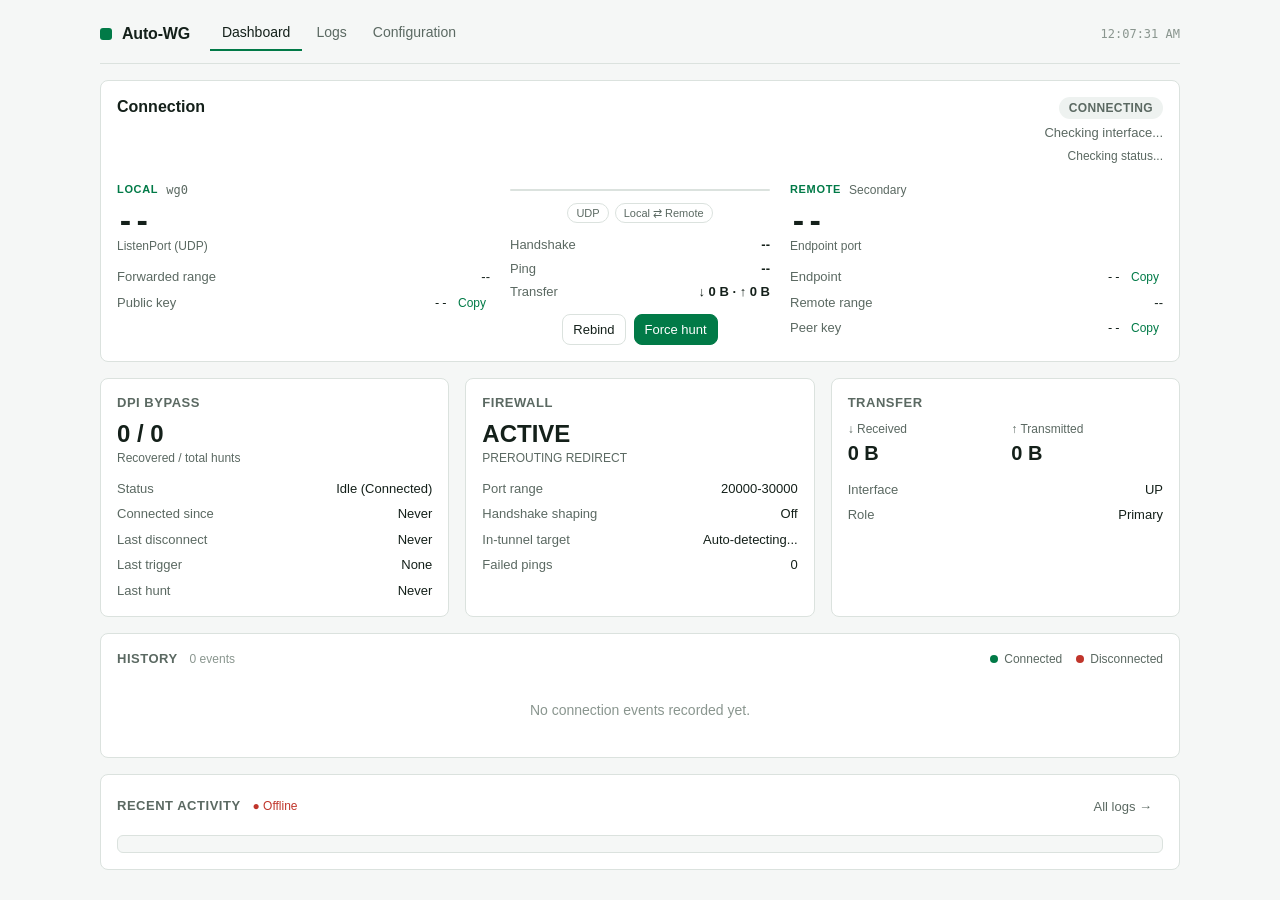
==== commit 12019ecb: "feat: add NFQUEUE handshake obfuscation, drop useless probe packet, redesign web UI Obfuscation (Lin" ====
--- a/pkg/web/static/index.html
+++ b/pkg/web/static/index.html
@@ -3,39 +3,33 @@
 <head>
   <meta charset="UTF-8">
   <meta name="viewport" content="width=device-width, initial-scale=1.0, maximum-scale=5.0">
-  <title>Auto-WG | WireGuard Autonomous DPI Bypass</title>
+  <meta name="color-scheme" content="light dark">
+  <title>Auto-WG</title>
   <link rel="stylesheet" href="style.css">
 </head>
 <body>
-  <div class="app-container">
-    <!-- Header -->
-    <header class="app-header">
-      <div class="logo-group">
-        <div class="logo-icon">⚡</div>
-        <div class="logo-text">
-          <h1>Auto-WG</h1>
-          <p class="subtitle">WireGuard Autonomous DPI Bypass</p>
-        </div>
+  <div class="app">
+    <header class="topbar">
+      <div class="brand">
+        <span class="brand-mark"></span>
+        <span class="brand-name">Auto-WG</span>
       </div>
-      <div class="header-right">
-        <nav class="nav-tabs">
-          <button class="nav-tab active" data-tab="dashboard">Dashboard</button>
-          <button class="nav-tab" data-tab="logs">Live Logs</button>
-          <button class="nav-tab" data-tab="config">Configuration</button>
-        </nav>
-        <div class="time-badge" id="serverClock">--:--:--</div>
-      </div>
+      <nav class="nav-tabs">
+        <button class="nav-tab active" data-tab="dashboard">Dashboard</button>
+        <button class="nav-tab" data-tab="logs">Logs</button>
+        <button class="nav-tab" data-tab="config">Configuration</button>
+      </nav>
+      <div class="time-badge" id="serverClock">--:--:--</div>
     </header>
 
-    <!-- Notification Toast -->
     <div id="toast" class="toast hidden"></div>
 
-    <!-- TAB 1: DASHBOARD -->
+    <!-- DASHBOARD -->
     <main id="tab-dashboard" class="tab-content active">
-      <!-- MULTI-TUNNEL SWITCHER (Visible when 2+ tunnels or in routing mode) -->
-      <section class="card tunnel-switcher-card" id="tunnelSwitcherCard" style="display: none;">
-        <div class="tunnel-switcher-header">
-          <div class="tunnel-header-left">
+      <!-- Tunnel switcher (shown with 2+ tunnels or in routing mode) -->
+      <section class="switcher" id="tunnelSwitcherCard" style="display: none;">
+        <div class="switcher-head">
+          <div class="switcher-left">
             <span class="section-tag" id="switcherModeTag">TUNNELS</span>
             <span class="switcher-active-route" id="switcherActiveRouteBadge" style="display: none;"></span>
           </div>
@@ -44,267 +38,180 @@
         <div class="tunnel-tabs" id="tunnelTabs"></div>
       </section>
 
-      <!-- HERO: 5-TUPLE CONNECTION FLOW -->
-      <section class="card flow-hero-card">
-        <div class="flow-hero-header">
-          <div class="flow-header-left">
-            <span class="section-tag">CONNECTION 5-TUPLE</span>
-            <h2 class="flow-headline">Active WireGuard Tunnel</h2>
-          </div>
-          <div class="flow-header-status">
+      <!-- Connection -->
+      <section class="panel hero">
+        <div class="hero-head">
+          <h2>Connection</h2>
+          <div class="hero-status">
             <div id="tunnelStateBadge" class="status-pill status-unknown">CONNECTING</div>
             <div class="status-reason-text" id="statusReason">Checking interface...</div>
             <div class="status-timeline-badge" id="statusTimeline">Checking status...</div>
           </div>
         </div>
 
-        <div class="flow-stage">
-          <!-- Local Peer Node -->
-          <div class="flow-node flow-node-local">
-            <div class="node-header">
-              <span class="node-badge">LOCAL NODE</span>
+        <div class="flow">
+          <div class="node">
+            <div class="node-head">
+              <span class="node-badge">Local</span>
               <span class="node-iface" id="wgInterface">wg0</span>
             </div>
-            <div class="node-content">
-              <div class="port-group">
-                <span class="port-sublabel">ListenPort (UDP)</span>
-                <div class="port-main" id="localPort">--</div>
-              </div>
-              <div class="node-meta">
-                <div class="meta-item">
-                  <span class="meta-label">Forwarded Range</span>
-                  <span class="meta-val highlight" id="localPortRange">--</span>
-                </div>
-                <div class="meta-item">
-                  <span class="meta-label">Public Key</span>
-                  <div class="key-with-copy">
-                    <span class="key-truncate" id="localPubKey" title="Local Public Key">--</span>
-                    <button class="btn-copy" id="btnCopyLocalKey" title="Copy Key">📋</button>
-                  </div>
-                </div>
-              </div>
-            </div>
-          </div>
-
-          <!-- Connection Bridge (Traffic, Status, Controls) -->
-          <div class="flow-bridge">
-            <div class="bridge-channel">
-              <div class="bridge-line">
-                <div class="flow-pulse"></div>
-              </div>
-              <div class="bridge-badge">UDP</div>
-              <div class="bridge-badge bridge-direction" id="flowDirectionBadge">Local ⇄ Remote</div>
-            </div>
-
+            <div class="port-main" id="localPort">--</div>
+            <div class="port-sublabel">ListenPort (UDP)</div>
+            <dl class="kv">
+              <div class="kv-row">
+                <dt>Forwarded range</dt>
+                <dd id="localPortRange">--</dd>
+              </div>
+              <div class="kv-row">
+                <dt>Public key</dt>
+                <dd class="key-with-copy">
+                  <span class="key-truncate" id="localPubKey" title="Local Public Key">--</span>
+                  <button class="btn-copy" id="btnCopyLocalKey" title="Copy key">Copy</button>
+                </dd>
+              </div>
+            </dl>
+          </div>
+
+          <div class="bridge">
+            <div class="bridge-line"><div class="flow-pulse"></div></div>
+            <div class="bridge-badges">
+              <span class="bridge-badge">UDP</span>
+              <span class="bridge-badge bridge-direction" id="flowDirectionBadge">Local ⇄ Remote</span>
+            </div>
             <div class="bridge-metrics">
-              <div class="metric-pill">
-                <span class="metric-icon">🤝</span>
-                <span class="metric-label">Handshake:</span>
-                <strong id="lastHandshake">--</strong>
-              </div>
-              <div class="metric-pill">
-                <span class="metric-icon">📡</span>
-                <span class="metric-label">Ping:</span>
-                <strong id="pingStatus">--</strong>
-              </div>
-              <div class="metric-pill transfer-pill">
-                <span class="metric-icon">⇅</span>
-                <span class="rx-stat">↓ <span id="rxTransfer">0 B</span></span>
-                <span class="transfer-sep">/</span>
-                <span class="tx-stat">↑ <span id="txTransfer">0 B</span></span>
-              </div>
-            </div>
-
+              <div class="metric"><span class="metric-label">Handshake</span><strong id="lastHandshake">--</strong></div>
+              <div class="metric"><span class="metric-label">Ping</span><strong id="pingStatus">--</strong></div>
+              <div class="metric"><span class="metric-label">Transfer</span><strong>↓ <span id="rxTransfer">0 B</span> · ↑ <span id="txTransfer">0 B</span></strong></div>
+            </div>
             <div class="bridge-actions">
-              <button id="btnRebind" class="btn btn-secondary btn-sm" title="Rotate local listen port to bust DPI filter">
-                ⚡ Quick Rebind
-              </button>
-              <button id="btnHunt" class="btn btn-primary btn-sm" title="Rotate both local and remote ports">
-                🔄 Force Hunt
-              </button>
-            </div>
-          </div>
-
-          <!-- Remote Peer Node -->
-          <div class="flow-node flow-node-remote">
-            <div class="node-header">
-              <span class="node-badge remote-badge">REMOTE PEER</span>
+              <button id="btnRebind" class="btn btn-secondary btn-sm" title="Rotate local listen port">Rebind</button>
+              <button id="btnHunt" class="btn btn-primary btn-sm" title="Rotate both local and remote ports">Force hunt</button>
+            </div>
+          </div>
+
+          <div class="node">
+            <div class="node-head">
+              <span class="node-badge">Remote</span>
               <span class="node-role" id="staggerRole">Secondary</span>
             </div>
-            <div class="node-content">
-              <div class="endpoint-group">
-                <span class="port-sublabel">Endpoint Address</span>
-                <div class="endpoint-ip-box">
+            <div class="port-main" id="remotePort">--</div>
+            <div class="port-sublabel">Endpoint port</div>
+            <dl class="kv">
+              <div class="kv-row">
+                <dt>Endpoint</dt>
+                <dd class="key-with-copy">
                   <span id="targetIP" class="endpoint-ip" title="Remote endpoint IP">--</span>
-                  <button class="btn-copy" id="btnCopyTargetIP" title="Copy IP">📋</button>
-                </div>
-                <div class="endpoint-port-row">
-                  <span class="port-sublabel">Endpoint Port</span>
-                  <span class="port-main" id="remotePort">--</span>
-                </div>
-              </div>
-              <div class="node-meta">
-                <div class="meta-item">
-                  <span class="meta-label">Remote Range</span>
-                  <span class="meta-val highlight" id="remotePortRange">--</span>
-                </div>
-                <div class="meta-item">
-                  <span class="meta-label">Peer Key</span>
-                  <div class="key-with-copy">
-                    <span class="key-truncate" id="peerPubKey" title="Peer Public Key">--</span>
-                    <button class="btn-copy" id="btnCopyPeerKey" title="Copy Key">📋</button>
-                  </div>
-                </div>
-              </div>
-            </div>
-          </div>
-        </div>
-      </section>
-
-      <!-- Telemetry Cards Grid -->
+                  <button class="btn-copy" id="btnCopyTargetIP" title="Copy IP">Copy</button>
+                </dd>
+              </div>
+              <div class="kv-row">
+                <dt>Remote range</dt>
+                <dd id="remotePortRange">--</dd>
+              </div>
+              <div class="kv-row">
+                <dt>Peer key</dt>
+                <dd class="key-with-copy">
+                  <span class="key-truncate" id="peerPubKey" title="Peer Public Key">--</span>
+                  <button class="btn-copy" id="btnCopyPeerKey" title="Copy key">Copy</button>
+                </dd>
+              </div>
+            </dl>
+          </div>
+        </div>
+      </section>
+
+      <!-- Telemetry -->
       <section class="telemetry-grid">
-        <!-- Card 1: DPI Hunting & Recovery -->
-        <div class="card stat-card">
-          <div class="card-title">DPI Bypass & Recovery</div>
-          <div class="stat-body">
-            <div class="stat-main">
-              <div class="stat-big-value" id="huntRecoverySummary">0 / 0</div>
-              <span class="stat-caption">Recovered / Total Hunts</span>
-            </div>
-            <div class="meta-list">
-              <div class="meta-row">
-                <span>Current Status:</span>
-                <strong id="huntAttemptStatus">Idle (Connected)</strong>
-              </div>
-              <div class="meta-row">
-                <span>Connected Since:</span>
-                <strong id="connectedTimestamp">Never</strong>
-              </div>
-              <div class="meta-row">
-                <span>Last Disconnect:</span>
-                <strong id="disconnectedTimestamp">Never</strong>
-              </div>
-              <div class="meta-row">
-                <span>Last Hunt Trigger:</span>
-                <span class="highlight meta-truncate" id="lastHuntReason">None</span>
-              </div>
-              <div class="meta-row">
-                <span>Last Hunt Time:</span>
-                <strong id="lastHuntTime">Never</strong>
-              </div>
-            </div>
-          </div>
-        </div>
-
-        <!-- Card 2: Firewall & iptables NAT -->
-        <div class="card stat-card">
-          <div class="card-title">Firewall & iptables NAT</div>
-          <div class="stat-body">
-            <div class="stat-main">
-              <div class="stat-big-value" id="iptablesStateText">ACTIVE</div>
-              <span class="stat-caption" id="iptablesSubtext">PREROUTING REDIRECT</span>
-            </div>
-            <div class="meta-list">
-              <div class="meta-row">
-                <span>Port Range:</span>
-                <strong id="iptablesRange">20000-30000</strong>
-              </div>
-              <div class="meta-row">
-                <span>In-Tunnel Target:</span>
-                <strong id="tunnelPingTarget">Auto-detecting...</strong>
-              </div>
-              <div class="meta-row">
-                <span>Failed Pings:</span>
-                <strong id="failedPingsCount">0</strong>
-              </div>
-            </div>
-          </div>
-        </div>
-
-        <!-- Card 3: Traffic Stats -->
-        <div class="card stat-card">
-          <div class="card-title">WireGuard Transfer</div>
-          <div class="stat-body">
-            <div class="traffic-split">
-              <div class="traffic-box rx">
-                <span class="traffic-label">↓ RECEIVED</span>
-                <strong class="traffic-val" id="totalRx">0 B</strong>
-              </div>
-              <div class="traffic-box tx">
-                <span class="traffic-label">↑ TRANSMITTED</span>
-                <strong class="traffic-val" id="totalTx">0 B</strong>
-              </div>
-            </div>
-            <div class="meta-list">
-              <div class="meta-row">
-                <span>Interface State:</span>
-                <strong id="ifaceState">UP</strong>
-              </div>
-              <div class="meta-row">
-                <span>Coordination Role:</span>
-                <strong id="staggerRoleDetail">Primary</strong>
-              </div>
-            </div>
-          </div>
-        </div>
-      </section>
-
-      <!-- Connection Event History -->
-      <section class="card events-history-card">
-        <div class="section-header">
-          <div class="events-title-group">
-            <h3>Connection History & Flow Direction</h3>
-            <span class="events-count" id="eventsCount">0 events</span>
-          </div>
+        <div class="panel">
+          <h3 class="panel-title">DPI bypass</h3>
+          <div class="big" id="huntRecoverySummary">0 / 0</div>
+          <div class="caption">Recovered / total hunts</div>
+          <dl class="kv">
+            <div class="kv-row"><dt>Status</dt><dd id="huntAttemptStatus">Idle (Connected)</dd></div>
+            <div class="kv-row"><dt>Connected since</dt><dd id="connectedTimestamp">Never</dd></div>
+            <div class="kv-row"><dt>Last disconnect</dt><dd id="disconnectedTimestamp">Never</dd></div>
+            <div class="kv-row"><dt>Last trigger</dt><dd class="meta-truncate" id="lastHuntReason">None</dd></div>
+            <div class="kv-row"><dt>Last hunt</dt><dd id="lastHuntTime">Never</dd></div>
+          </dl>
+        </div>
+
+        <div class="panel">
+          <h3 class="panel-title">Firewall</h3>
+          <div class="big" id="iptablesStateText">ACTIVE</div>
+          <div class="caption" id="iptablesSubtext">PREROUTING REDIRECT</div>
+          <dl class="kv">
+            <div class="kv-row"><dt>Port range</dt><dd id="iptablesRange">20000-30000</dd></div>
+            <div class="kv-row"><dt>Handshake shaping</dt><dd id="obfsState">Off</dd></div>
+            <div class="kv-row"><dt>In-tunnel target</dt><dd id="tunnelPingTarget">Auto-detecting...</dd></div>
+            <div class="kv-row"><dt>Failed pings</dt><dd id="failedPingsCount">0</dd></div>
+          </dl>
+        </div>
+
+        <div class="panel">
+          <h3 class="panel-title">Transfer</h3>
+          <div class="traffic-split">
+            <div class="traffic-box">
+              <span class="caption">↓ Received</span>
+              <strong class="traffic-val" id="totalRx">0 B</strong>
+            </div>
+            <div class="traffic-box">
+              <span class="caption">↑ Transmitted</span>
+              <strong class="traffic-val" id="totalTx">0 B</strong>
+            </div>
+          </div>
+          <dl class="kv">
+            <div class="kv-row"><dt>Interface</dt><dd id="ifaceState">UP</dd></div>
+            <div class="kv-row"><dt>Role</dt><dd id="staggerRoleDetail">Primary</dd></div>
+          </dl>
+        </div>
+      </section>
+
+      <!-- History -->
+      <section class="panel">
+        <div class="panel-head">
+          <h3 class="panel-title">History <span class="events-count" id="eventsCount">0 events</span></h3>
           <div class="events-legend">
-            <span class="legend-item"><span class="legend-dot dot-connected"></span> Connected</span>
-            <span class="legend-item"><span class="legend-dot dot-disconnected"></span> Disconnected</span>
-          </div>
-        </div>
-        <div class="events-container">
-          <div class="events-list" id="eventsList">
-            <div class="events-empty">No connection events recorded yet.</div>
-          </div>
-        </div>
-      </section>
-
-      <!-- Recent Activity Section in Dashboard -->
-      <section class="card logs-preview-card">
-        <div class="section-header">
-          <div class="logs-title-group">
-            <h3>Recent Activity</h3>
-            <span id="streamStatusMini" class="stream-indicator">● Connecting...</span>
-          </div>
-          <button class="btn btn-secondary btn-sm" id="btnGoToLogs">View Full Logs →</button>
+            <span class="legend-item"><span class="legend-dot dot-connected"></span>Connected</span>
+            <span class="legend-item"><span class="legend-dot dot-disconnected"></span>Disconnected</span>
+          </div>
+        </div>
+        <div class="events-list" id="eventsList">
+          <div class="events-empty">No connection events recorded yet.</div>
+        </div>
+      </section>
+
+      <!-- Activity -->
+      <section class="panel">
+        <div class="panel-head">
+          <h3 class="panel-title">Recent activity <span id="streamStatusMini" class="stream-indicator">Connecting...</span></h3>
+          <button class="btn btn-ghost btn-sm" id="btnGoToLogs">All logs →</button>
         </div>
         <div class="terminal-body mini-terminal" id="miniLogContainer"></div>
       </section>
     </main>
 
-    <!-- TAB 2: LIVE LOGS (EXPANDED CONSOLE) -->
+    <!-- LOGS -->
     <main id="tab-logs" class="tab-content">
-      <section class="logs-section">
-        <div class="logs-header">
-          <div class="logs-title-group">
-            <h2>Live Activity Stream</h2>
-            <span id="streamStatus" class="stream-indicator">● Connecting...</span>
-          </div>
+      <section class="panel">
+        <div class="panel-head logs-header">
+          <h3 class="panel-title">Live activity <span id="streamStatus" class="stream-indicator">Connecting...</span></h3>
           <div class="logs-controls">
             <select id="filterLevel" class="control-input">
-              <option value="ALL">All Levels</option>
-              <option value="INFO">Info & Higher</option>
-              <option value="WARN">Warn & Higher</option>
-              <option value="ERROR">Errors Only</option>
+              <option value="ALL">All levels</option>
+              <option value="INFO">Info +</option>
+              <option value="WARN">Warn +</option>
+              <option value="ERROR">Errors</option>
             </select>
             <select id="filterComponent" class="control-input">
-              <option value="ALL">All Components</option>
+              <option value="ALL">All components</option>
               <option value="HUNTER">HUNTER</option>
               <option value="WG">WIREGUARD</option>
               <option value="IPTABLES">IPTABLES</option>
+              <option value="OBFS">OBFS</option>
               <option value="PING">PING</option>
               <option value="WEB">WEB</option>
             </select>
-            <input type="text" id="filterSearch" class="control-input search-input" placeholder="Search logs...">
+            <input type="text" id="filterSearch" class="control-input search-input" placeholder="Search...">
             <button id="btnAutoScroll" class="btn btn-sm btn-active">Auto-scroll: ON</button>
             <button id="btnClearLogs" class="btn btn-sm btn-secondary">Clear</button>
           </div>
@@ -315,277 +222,204 @@
       </section>
     </main>
 
-    <!-- TAB 3: CONFIGURATION EDITOR -->
+    <!-- CONFIGURATION -->
     <main id="tab-config" class="tab-content">
-      <section class="card config-editor-card">
-        <div class="config-header">
-          <div class="config-title-group">
-            <div class="config-title-row">
-              <span class="section-tag">CONFIGURATION MANAGEMENT</span>
-              <div class="config-sync-row">
-                <h2>Startup Config</h2>
-                <span id="configSyncBadge" class="config-sync-pill sync-ok">Synced with Disk</span>
-              </div>
-            </div>
-            <div class="config-path-box">
-              <span class="config-path-label">Startup File:</span>
+      <section class="config">
+        <div class="config-bar">
+          <div class="config-bar-left">
+            <h2>Configuration</h2>
+            <span id="configSyncBadge" class="config-sync-pill sync-ok">Synced</span>
+            <span class="config-path">
               <code id="configFilePath" class="config-path-value">Loading...</code>
-              <button class="btn-copy" id="btnCopyConfigPath" title="Copy Path">📋</button>
-            </div>
+              <button class="btn-copy" id="btnCopyConfigPath" title="Copy path">Copy</button>
+            </span>
           </div>
           <div class="config-actions">
-            <div class="view-mode-toggle">
-              <button id="btnViewForm" class="btn-toggle active" type="button">📋 Visual Form</button>
-              <button id="btnViewYaml" class="btn-toggle" type="button">📝 Raw YAML</button>
-            </div>
-            <button id="btnReloadConfig" class="btn btn-secondary btn-sm" title="Discard unsaved changes and reload from disk">
-              ↻ Reload from Disk
-            </button>
-            <button id="btnSaveConfig" class="btn btn-primary btn-sm" title="Validate, save to startup config file, and apply live">
-              💾 Save & Apply
-            </button>
+            <div class="segmented">
+              <button id="btnViewForm" class="seg active" type="button">Form</button>
+              <button id="btnViewYaml" class="seg" type="button">YAML</button>
+            </div>
+            <button id="btnReloadConfig" class="btn btn-ghost btn-sm" title="Discard unsaved changes and reload from disk">Reload</button>
+            <button id="btnSaveConfig" class="btn btn-primary btn-sm" title="Validate, save to the startup file and apply live">Save &amp; apply</button>
           </div>
         </div>
 
         <div id="configAlert" class="config-alert hidden"></div>
 
-        <!-- 1. VISUAL FORM UI (DEFAULT) -->
-        <div id="configFormContainer" class="config-form-container">
-          <!-- Form Section 1: Mode & Routing -->
-          <div class="form-card">
-            <div class="form-card-header">
-              <span class="form-card-tag">SYSTEM & ROUTING</span>
-              <h3>Operation Mode & Policy Routing</h3>
-            </div>
-            <div class="form-card-body">
+        <!-- Visual form -->
+        <div id="configFormContainer" class="config-form">
+          <section class="cfg-section">
+            <h3>General</h3>
+            <div class="form-group">
+              <label class="form-label">Operating mode</label>
+              <div class="segmented mode-selector">
+                <label class="seg-radio">
+                  <input type="radio" name="cfgMode" value="client" id="cfgModeClient" checked>
+                  <span>Client</span>
+                </label>
+                <label class="seg-radio">
+                  <input type="radio" name="cfgMode" value="server" id="cfgModeServer">
+                  <span>Server</span>
+                </label>
+              </div>
+              <span class="form-hint">Client manages upstream failover and policy routing; server accepts connections from clients.</span>
+            </div>
+
+            <div id="routingFieldsSection" class="routing-fields">
+              <label class="switch-label">
+                <input type="checkbox" id="cfgRoutingEnabled" checked>
+                <span class="switch-slider"></span>
+                <span class="switch-text">Route failover</span>
+              </label>
+              <div class="form-grid-3">
+                <div class="form-group">
+                  <label class="form-label" for="cfgRoutingTable">Routing table</label>
+                  <input type="number" id="cfgRoutingTable" class="form-input" value="200" placeholder="200">
+                </div>
+                <div class="form-group">
+                  <label class="form-label" for="cfgRoutingMode">Failover mode</label>
+                  <select id="cfgRoutingMode" class="form-input">
+                    <option value="priority">Priority</option>
+                    <option value="sticky">Sticky</option>
+                  </select>
+                </div>
+                <div class="form-group">
+                  <label class="form-label" for="cfgRoutingMetric">Route metric</label>
+                  <input type="number" id="cfgRoutingMetric" class="form-input" value="100" placeholder="100">
+                </div>
+              </div>
+            </div>
+          </section>
+
+          <section class="cfg-section">
+            <div class="cfg-section-head">
+              <h3>Tunnels <span id="tunnelFormCount" class="count">0 tunnels</span></h3>
+              <button id="btnAddTunnel" class="btn btn-secondary btn-sm" type="button">+ Add tunnel</button>
+            </div>
+            <div id="tunnelCardsContainer" class="tunnels-form-list"></div>
+          </section>
+
+          <details class="cfg-section cfg-details">
+            <summary>Shell hooks</summary>
+            <div class="form-grid-2">
               <div class="form-group">
-                <label class="form-label">Operating Mode</label>
-                <div class="mode-selector">
-                  <label class="radio-card">
-                    <input type="radio" name="cfgMode" value="client" id="cfgModeClient" checked>
-                    <span class="radio-card-body">
-                      <span class="radio-title">Client Mode</span>
-                      <span class="radio-desc">Connects to foreign servers, manages upstream failover & policy routing table</span>
-                    </span>
-                  </label>
-                  <label class="radio-card">
-                    <input type="radio" name="cfgMode" value="server" id="cfgModeServer">
-                    <span class="radio-card-body">
-                      <span class="radio-title">Server Mode</span>
-                      <span class="radio-desc">Listens for client connections, supports bidirectional non-NAT hunting</span>
-                    </span>
-                  </label>
-                </div>
-              </div>
-
-              <!-- Routing Fields (Visible in Client Mode) -->
-              <div id="routingFieldsSection" class="routing-fields-box">
-                <div class="form-sub-header">
-                  <h4>Client Automatic Route Failover</h4>
-                  <label class="switch-label">
-                    <input type="checkbox" id="cfgRoutingEnabled" checked>
-                    <span class="switch-slider"></span>
-                    <span class="switch-text">Enable Route Failover</span>
-                  </label>
-                </div>
-                <div class="form-grid-3">
+                <label class="form-label" for="cfgPostUp">Post-up (one per line)</label>
+                <textarea id="cfgPostUp" class="form-textarea" rows="4" placeholder="ip route replace default dev wgBridge0 table 200" spellcheck="false"></textarea>
+                <span class="form-hint">Run in order when Auto-WG starts</span>
+              </div>
+              <div class="form-group">
+                <label class="form-label" for="cfgPreDown">Pre-down (one per line)</label>
+                <textarea id="cfgPreDown" class="form-textarea" rows="4" placeholder="ip route del default table 200 || true" spellcheck="false"></textarea>
+                <span class="form-hint">Run on shutdown before tunnels tear down</span>
+              </div>
+            </div>
+          </details>
+
+          <details class="cfg-section cfg-details">
+            <summary>Web panel &amp; status page</summary>
+            <div class="form-grid-2">
+              <div class="form-stack">
+                <label class="switch-label">
+                  <input type="checkbox" id="cfgWebEnabled" checked>
+                  <span class="switch-slider"></span>
+                  <span class="switch-text">Web dashboard</span>
+                </label>
+                <div class="form-group">
+                  <label class="form-label" for="cfgWebListen">Listen address</label>
+                  <input type="text" id="cfgWebListen" class="form-input" value="0.0.0.0:8080" placeholder="0.0.0.0:8080">
+                </div>
+                <div class="form-group">
+                  <label class="form-label" for="cfgWebAllowedIPs">Allowed IPs / CIDRs</label>
+                  <textarea id="cfgWebAllowedIPs" class="form-textarea" rows="2" placeholder="10.0.0.2, 10.0.0.0/24 (empty allows all)"></textarea>
+                </div>
+                <div class="form-grid-2">
                   <div class="form-group">
-                    <label class="form-label" for="cfgRoutingTable">Target Routing Table</label>
-                    <input type="number" id="cfgRoutingTable" class="form-input" value="200" placeholder="200">
-                    <span class="form-hint">e.g. 200 (keeps main routing table and SSH untouched)</span>
+                    <label class="form-label" for="cfgWebUser">Username</label>
+                    <input type="text" id="cfgWebUser" class="form-input" placeholder="admin">
                   </div>
                   <div class="form-group">
-                    <label class="form-label" for="cfgRoutingMode">Failover Mode</label>
-                    <select id="cfgRoutingMode" class="form-input">
-                      <option value="priority">Priority (prefer first healthy tunnel)</option>
-                      <option value="sticky">Sticky (stay on active tunnel until failure)</option>
-                    </select>
-                    <span class="form-hint">Sticky avoids route flapping; Priority always prefers link #1</span>
+                    <label class="form-label" for="cfgWebPass">Password</label>
+                    <input type="password" id="cfgWebPass" class="form-input" placeholder="••••••••">
                   </div>
-                  <div class="form-group">
-                    <label class="form-label" for="cfgRoutingMetric">Route Metric</label>
-                    <input type="number" id="cfgRoutingMetric" class="form-input" value="100" placeholder="100">
-                    <span class="form-hint">Default route metric</span>
-                  </div>
-                </div>
-              </div>
-            </div>
-          </div>
-
-          <!-- Form Section 2: Managed Tunnels -->
-          <div class="form-card">
-            <div class="form-card-header">
-              <div class="header-left-group">
-                <span class="form-card-tag">TUNNELS</span>
-                <h3>Managed WireGuard Interfaces</h3>
-                <span id="tunnelFormCount" class="badge-count">0 tunnels</span>
-              </div>
-              <button id="btnAddTunnel" class="btn btn-secondary btn-sm" type="button">
-                + Add Tunnel
-              </button>
-            </div>
-            <div class="form-card-body">
-              <div id="tunnelCardsContainer" class="tunnels-form-list">
-                <!-- Dynamically populated tunnel cards -->
-              </div>
-            </div>
-          </div>
-
-          <!-- Form Section 3: Global Shell Hooks (PostUp & PreDown) -->
-          <div class="form-card collapsible-card">
-            <div class="form-card-header clickable" id="headerShellHooks">
-              <div class="header-left-group">
-                <span class="form-card-tag">SHELL HOOKS</span>
-                <h3>Global Post-Up & Pre-Down Commands</h3>
-              </div>
-              <span class="toggle-icon" id="toggleIconShell">▼</span>
-            </div>
-            <div class="form-card-body collapsed" id="bodyShellHooks">
-              <div class="form-grid-2">
-                <div class="form-group">
-                  <label class="form-label" for="cfgPostUp">Post-Up Shell Commands (one per line)</label>
-                  <textarea id="cfgPostUp" class="form-textarea" rows="4" placeholder="ip route replace default dev wgBridge0 table 200&#10;iptables -t nat -I POSTROUTING -o wgBridge0 -j MASQUERADE"></textarea>
-                  <span class="form-hint">Executed in order when Auto-WG starts</span>
-                </div>
-                <div class="form-group">
-                  <label class="form-label" for="cfgPreDown">Pre-Down Shell Commands (one per line)</label>
-                  <textarea id="cfgPreDown" class="form-textarea" rows="4" placeholder="iptables -t nat -D POSTROUTING -o wgBridge0 -j MASQUERADE&#10;ip route del default table 200 || true"></textarea>
-                  <span class="form-hint">Executed on shutdown before tunnels tear down</span>
-                </div>
-              </div>
-            </div>
-          </div>
-
-          <!-- Form Section 4: Web Admin & Status Page -->
-          <div class="form-card collapsible-card">
-            <div class="form-card-header clickable" id="headerWebSettings">
-              <div class="header-left-group">
-                <span class="form-card-tag">ADMIN & ACCESS</span>
-                <h3>Web Panel & Status Page Settings</h3>
-              </div>
-              <span class="toggle-icon" id="toggleIconWeb">▼</span>
-            </div>
-            <div class="form-card-body collapsed" id="bodyWebSettings">
-              <div class="form-grid-2">
-                <!-- Web Admin Panel -->
-                <div class="settings-sub-card">
-                  <div class="form-sub-header">
-                    <h4>Web Dashboard</h4>
-                    <label class="switch-label">
-                      <input type="checkbox" id="cfgWebEnabled" checked>
-                      <span class="switch-slider"></span>
-                      <span class="switch-text">Enabled</span>
-                    </label>
-                  </div>
-                  <div class="form-group">
-                    <label class="form-label" for="cfgWebListen">Listen Address</label>
-                    <input type="text" id="cfgWebListen" class="form-input" value="0.0.0.0:8080" placeholder="0.0.0.0:8080">
-                  </div>
-                  <div class="form-group">
-                    <label class="form-label" for="cfgWebAllowedIPs">Allowed Client IPs / CIDRs (comma or newline separated)</label>
-                    <textarea id="cfgWebAllowedIPs" class="form-textarea" rows="2" placeholder="10.0.0.2, 10.0.0.0/24 (leave empty to allow all)"></textarea>
-                  </div>
-                  <div class="form-grid-2">
-                    <div class="form-group">
-                      <label class="form-label" for="cfgWebUser">HTTP Username (optional)</label>
-                      <input type="text" id="cfgWebUser" class="form-input" placeholder="admin">
-                    </div>
-                    <div class="form-group">
-                      <label class="form-label" for="cfgWebPass">HTTP Password (optional)</label>
-                      <input type="password" id="cfgWebPass" class="form-input" placeholder="••••••••">
-                    </div>
-                  </div>
-                </div>
-
-                <!-- Public Status Page -->
-                <div class="settings-sub-card">
-                  <div class="form-sub-header">
-                    <h4>Public Status Page</h4>
-                    <label class="switch-label">
-                      <input type="checkbox" id="cfgStatusEnabled">
-                      <span class="switch-slider"></span>
-                      <span class="switch-text">Enabled</span>
-                    </label>
-                  </div>
-                  <div class="form-group">
-                    <label class="form-label" for="cfgStatusListen">Listen Address</label>
-                    <input type="text" id="cfgStatusListen" class="form-input" value="0.0.0.0:8081" placeholder="0.0.0.0:8081">
-                  </div>
-                  <div class="form-group">
-                    <label class="form-label" for="cfgStatusTitle">Status Page Title</label>
-                    <input type="text" id="cfgStatusTitle" class="form-input" value="Upstream Bridge Status" placeholder="Service Status">
-                  </div>
-                </div>
-              </div>
-            </div>
-          </div>
-        </div>
-
-        <!-- 2. RAW YAML EDITOR (SECONDARY / ADVANCED) -->
+                </div>
+              </div>
+
+              <div class="form-stack">
+                <label class="switch-label">
+                  <input type="checkbox" id="cfgStatusEnabled">
+                  <span class="switch-slider"></span>
+                  <span class="switch-text">Public status page</span>
+                </label>
+                <div class="form-group">
+                  <label class="form-label" for="cfgStatusListen">Listen address</label>
+                  <input type="text" id="cfgStatusListen" class="form-input" value="0.0.0.0:8081" placeholder="0.0.0.0:8081">
+                </div>
+                <div class="form-group">
+                  <label class="form-label" for="cfgStatusTitle">Title</label>
+                  <input type="text" id="cfgStatusTitle" class="form-input" value="Service Status" placeholder="Service Status">
+                </div>
+              </div>
+            </div>
+          </details>
+        </div>
+
+        <!-- Raw YAML -->
         <div id="configRawContainer" class="editor-wrapper" style="display: none;">
           <div class="editor-toolbar">
-            <div class="editor-toolbar-left">
-              <span class="editor-tag">YAML</span>
-              <span class="editor-hint">Press <kbd>Tab</kbd> to indent with 2 spaces. Direct raw file representation.</span>
-            </div>
-            <div class="editor-toolbar-right">
-              <span id="editorLineCount" class="editor-meta">0 lines</span>
-            </div>
+            <span class="editor-hint">Tab indents with 2 spaces</span>
+            <span id="editorLineCount" class="editor-meta">0 lines</span>
           </div>
           <textarea id="configYamlEditor" class="config-yaml-textarea" spellcheck="false" autocomplete="off" autocorrect="off" autocapitalize="off" placeholder="Loading configuration from disk..."></textarea>
         </div>
       </section>
 
-      <!-- Configuration Reference Card -->
-      <section class="card config-help-card">
-        <div class="section-header">
-          <div class="logs-title-group">
-            <h3>Configuration Reference & Field Guide</h3>
-          </div>
-          <button id="btnToggleHelp" class="btn btn-secondary btn-sm" type="button">Toggle Tips</button>
-        </div>
-        <div id="configHelpContent" class="config-help-body">
-          <div class="help-grid">
-            <div class="help-box">
-              <h4>🌐 Dual-Stack Target IPs (IPv4 + IPv6 + Domains)</h4>
-              <p>Enter multiple destinations in <code>target_ips</code>. Auto-WG rotates through IPv4 and IPv6 to bypass single-IP blocks:</p>
-              <pre><code>target_ips:
+      <details class="help">
+        <summary>Field reference</summary>
+        <div class="help-grid">
+          <div class="help-box">
+            <h4>Dual-stack targets</h4>
+            <p>List several destinations; Auto-WG rotates between them when one is blocked.</p>
+            <pre><code>target_ips:
   - "198.51.100.1"
   - "2001:db8::1"
   - "vps.example.com"</code></pre>
-            </div>
-            <div class="help-box">
-              <h4>🔀 Policy Routing Failover (Table 200)</h4>
-              <p>Auto-WG dynamically manages <code>ip route replace default dev wgBridgeX table 200</code> when links stall:</p>
-              <pre><code>routing:
+          </div>
+          <div class="help-box">
+            <h4>Handshake obfuscation</h4>
+            <p>Linux only. Sends decoy packets before each WireGuard handshake and can split it into IP fragments. The peer needs no changes.</p>
+            <pre><code>obfuscation:
+  enabled: true
+  decoys: 3
+  decoy_ttl: 4
+  fragment: true</code></pre>
+          </div>
+          <div class="help-box">
+            <h4>Policy routing failover</h4>
+            <p>Keeps <code>ip route replace default dev wgX table 200</code> pointed at the healthy tunnel.</p>
+            <pre><code>routing:
   enabled: true
   table: 200
-  mode: "priority"
-  metric: 100</code></pre>
-            </div>
-            <div class="help-box">
-              <h4>📡 Fast In-Tunnel ICMP Ping</h4>
-              <p>Sends periodic lightweight pings through the tunnel. Confirms dead links in 5-10s before handshakes time out:</p>
-              <pre><code>tunnel_ping:
+  mode: "priority"</code></pre>
+          </div>
+          <div class="help-box">
+            <h4>In-tunnel ping</h4>
+            <p>Detects a dead link in seconds, well before the handshake times out.</p>
+            <pre><code>tunnel_ping:
   enabled: true
   target_ip: "10.100.0.1"
-  interval: 2s
   failure_threshold: 3</code></pre>
-            </div>
-            <div class="help-box">
-              <h4>🛡️ Passive Monitoring Mode (MikroTik / Static)</h4>
-              <p>Disable hunting for peers running stock WireGuard without Auto-WG. Still monitors & pings without port rotation:</p>
-              <pre><code>hunting: false
-port_range: "20000-30000"
-iptables: true</code></pre>
-            </div>
-          </div>
-        </div>
-      </section>
+          </div>
+          <div class="help-box">
+            <h4>Passive mode</h4>
+            <p>For peers running stock WireGuard: monitor and ping without rotating ports.</p>
+            <pre><code>hunting: false
+port_range: "20000-30000"</code></pre>
+          </div>
+        </div>
+      </details>
     </main>
   </div>
 
   <script src="app.js"></script>
 </body>
 </html>
-
--- a/pkg/web/static/style.css
+++ b/pkg/web/static/style.css
@@ -1,2139 +1,413 @@
+/* Auto-WG dashboard. Flat surfaces, hairline borders, one accent. */
+
 :root {
-  --bg-primary: #0a0e14;
-  --bg-secondary: #121820;
-  --bg-tertiary: #1b222d;
-  --bg-elevated: #242c38;
-  --border-color: #2b3543;
-  --border-subtle: #1e2632;
-  --text-main: #e2e8f0;
-  --text-muted: #8b9bb4;
-  --text-dim: #5c6b82;
-  --accent: #38bdf8;
-  --accent-glow: rgba(56, 189, 248, 0.2);
-  --accent-hover: #0ea5e9;
-  --success: #10b981;
-  --success-glow: rgba(16, 185, 129, 0.2);
-  --warning: #f59e0b;
-  --warning-glow: rgba(245, 158, 11, 0.2);
-  --danger: #ef4444;
-  --danger-glow: rgba(239, 68, 68, 0.2);
-  --purple: #a855f7;
-  --font-mono: ui-monospace, SFMono-Regular, "SF Mono", Menlo, Consolas, "Liberation Mono", monospace;
+  --accent: #017a47;
+  --accent-hover: #01673c;
+  --accent-soft: rgba(1, 122, 71, 0.12);
+  --on-accent: #fff;
+
+  --bg: #f5f7f6;
+  --surface: #fff;
+  --surface-2: #eef2f0;
+  --border: #dbe2de;
+  --text-main: #14201a;
+  --text-muted: #5b6962;
+  --text-dim: #8a968f;
+
+  --success: #017a47;
+  --warning: #a16207;
+  --danger: #c0352b;
+
   --font-sans: -apple-system, BlinkMacSystemFont, "Segoe UI", Roboto, Helvetica, Arial, sans-serif;
-  --radius-sm: 6px;
-  --radius-md: 10px;
-  --radius-lg: 14px;
-}
-
-* {
-  box-sizing: border-box;
-  margin: 0;
-  padding: 0;
-}
+  --font-mono: ui-monospace, SFMono-Regular, "SF Mono", Menlo, Consolas, monospace;
+  --radius: 8px;
+}
+
+@media (prefers-color-scheme: dark) {
+  :root {
+    --accent-hover: #02925a;
+    --accent-soft: rgba(1, 122, 71, 0.22);
+
+    --bg: #0e1311;
+    --surface: #151b18;
+    --surface-2: #1c2420;
+    --border: #26302b;
+    --text-main: #e6ece9;
+    --text-muted: #94a39b;
+    --text-dim: #66756d;
+
+    --success: #3fbf86;
+    --warning: #e0b341;
+    --danger: #ef6a60;
+  }
+}
+
+* { box-sizing: border-box; margin: 0; padding: 0; }
 
 body {
-  background-color: var(--bg-primary);
+  background: var(--bg);
   color: var(--text-main);
   font-family: var(--font-sans);
+  font-size: 14px;
   line-height: 1.5;
   padding: 16px;
   min-height: 100vh;
   -webkit-font-smoothing: antialiased;
 }
 
-@media (min-width: 640px) {
-  body {
-    padding: 24px;
-  }
-}
-
-.app-container {
-  max-width: 1140px;
+h1, h2, h3, h4 { font-weight: 600; line-height: 1.3; }
+code, pre, kbd { font-family: var(--font-mono); }
+button { font: inherit; color: inherit; cursor: pointer; }
+.hidden { display: none; }
+
+.app {
+  max-width: 1080px;
   margin: 0 auto;
   display: flex;
   flex-direction: column;
-  gap: 18px;
-}
-
-/* Header */
-.app-header {
-  display: flex;
-  justify-content: space-between;
-  align-items: center;
-  background: var(--bg-secondary);
-  border: 1px solid var(--border-color);
-  padding: 14px 20px;
-  border-radius: var(--radius-lg);
-  flex-wrap: wrap;
-  gap: 14px;
-  box-shadow: 0 4px 20px rgba(0, 0, 0, 0.3);
-}
-
-.logo-group {
+  gap: 16px;
+}
+
+/* ---------- Top bar ---------- */
+.topbar {
   display: flex;
   align-items: center;
-  gap: 12px;
-}
-
-.logo-icon {
-  font-size: 24px;
-  background: var(--accent-glow);
-  color: var(--accent);
-  border-radius: var(--radius-sm);
-  padding: 6px 10px;
-  display: flex;
+  gap: 20px;
+  padding-bottom: 12px;
+  border-bottom: 1px solid var(--border);
+  flex-wrap: wrap;
+}
+.brand { display: flex; align-items: center; gap: 10px; }
+.brand-mark { width: 12px; height: 12px; border-radius: 3px; background: var(--accent); }
+.brand-name { font-weight: 700; font-size: 16px; letter-spacing: -0.2px; }
+.nav-tabs { display: flex; gap: 2px; margin-right: auto; }
+.nav-tab {
+  background: none;
+  border: none;
+  border-bottom: 2px solid transparent;
+  padding: 6px 12px;
+  color: var(--text-muted);
+  font-weight: 500;
+}
+.nav-tab:hover { color: var(--text-main); }
+.nav-tab.active { color: var(--text-main); border-bottom-color: var(--accent); }
+.time-badge { font-family: var(--font-mono); font-size: 12px; color: var(--text-dim); }
+
+.tab-content { display: none; flex-direction: column; gap: 16px; }
+.tab-content.active { display: flex; }
+
+/* ---------- Buttons ---------- */
+.btn {
+  display: inline-flex;
   align-items: center;
   justify-content: center;
-  line-height: 1;
-}
-
-.logo-text h1 {
-  font-size: 18px;
-  font-weight: 800;
-  color: #fff;
-  letter-spacing: -0.5px;
-  line-height: 1.2;
-}
-
-.subtitle {
+  gap: 6px;
+  padding: 8px 14px;
+  border: 1px solid var(--border);
+  border-radius: var(--radius);
+  background: var(--surface);
+  font-weight: 500;
+  transition: background 0.12s, border-color 0.12s;
+}
+.btn:hover:not(:disabled) { background: var(--surface-2); }
+.btn:disabled { opacity: 0.45; cursor: not-allowed; }
+.btn-sm { padding: 5px 10px; font-size: 13px; }
+.btn-primary, .btn-accent, .btn-active {
+  background: var(--accent);
+  border-color: var(--accent);
+  color: var(--on-accent);
+}
+.btn-primary:hover:not(:disabled), .btn-accent:hover:not(:disabled), .btn-active:hover:not(:disabled) {
+  background: var(--accent-hover);
+}
+.btn-secondary { background: var(--surface); }
+.btn-ghost { background: none; border-color: transparent; color: var(--text-muted); }
+.btn-ghost:hover:not(:disabled) { color: var(--text-main); background: var(--surface-2); }
+.btn-copy {
+  background: none;
+  border: none;
+  padding: 0 4px;
   font-size: 12px;
-  color: var(--text-muted);
-}
-
-.header-right {
-  display: flex;
-  align-items: center;
-  gap: 12px;
-  flex-wrap: wrap;
-}
-
-/* Navigation Tabs */
-.nav-tabs {
-  display: flex;
-  background: var(--bg-tertiary);
-  border-radius: var(--radius-sm);
-  padding: 3px;
-  border: 1px solid var(--border-color);
-  gap: 4px;
-}
-
-.nav-tab {
-  background: transparent;
-  border: none;
-  color: var(--text-muted);
-  font-size: 13px;
-  font-weight: 600;
-  padding: 6px 14px;
-  border-radius: 4px;
-  cursor: pointer;
-  transition: all 0.2s ease;
-  min-height: 34px;
-}
-
-.nav-tab:hover {
-  color: var(--text-main);
-}
-
-.nav-tab.active {
-  background: var(--accent);
-  color: #041220;
-  font-weight: 700;
-}
-
-.time-badge {
-  background: var(--bg-tertiary);
-  border: 1px solid var(--border-color);
-  padding: 6px 12px;
-  border-radius: var(--radius-sm);
+  color: var(--accent);
+}
+.btn-copy:hover { text-decoration: underline; }
+.btn-danger-sm {
+  background: none;
+  border: 1px solid transparent;
+  border-radius: 6px;
+  padding: 2px 8px;
   font-size: 12px;
-  font-family: var(--font-mono);
-  color: var(--text-muted);
-  min-height: 34px;
-  display: inline-flex;
-  align-items: center;
-}
-
-.tab-content {
-  display: none;
-}
-
-.tab-content.active {
-  display: flex;
-  flex-direction: column;
-  gap: 18px;
-}
-
-/* Generic Card Styles */
-.card {
-  background: var(--bg-secondary);
-  border: 1px solid var(--border-color);
-  border-radius: var(--radius-md);
-  padding: 18px;
-  box-shadow: 0 2px 12px rgba(0, 0, 0, 0.2);
-}
-
-.card-title {
-  font-size: 13px;
-  font-weight: 700;
-  color: var(--text-muted);
-  text-transform: uppercase;
-  letter-spacing: 0.6px;
-  margin-bottom: 12px;
-}
-
-/* Status Badges */
-.status-pill {
-  padding: 5px 14px;
-  border-radius: 20px;
-  font-size: 12px;
-  font-weight: 800;
-  letter-spacing: 0.8px;
-  display: inline-flex;
-  align-items: center;
-  gap: 6px;
-  text-transform: uppercase;
-}
-
-.status-pill::before {
-  content: "";
-  display: inline-block;
-  width: 7px;
-  height: 7px;
-  border-radius: 50%;
-}
-
-.status-connected {
-  background: var(--success-glow);
-  color: var(--success);
-  border: 1px solid var(--success);
-}
-.status-connected::before {
-  background: var(--success);
-  box-shadow: 0 0 8px var(--success);
-}
-
-.status-stalled {
-  background: var(--warning-glow);
-  color: var(--warning);
-  border: 1px solid var(--warning);
-}
-.status-stalled::before {
-  background: var(--warning);
-}
-
-.status-hunting {
-  background: var(--accent-glow);
-  color: var(--accent);
-  border: 1px solid var(--accent);
-  animation: pulse-border 1.5s infinite;
-}
-.status-hunting::before {
-  background: var(--accent);
-  box-shadow: 0 0 8px var(--accent);
-}
-
-.status-unknown {
-  background: rgba(139, 148, 158, 0.15);
-  color: var(--text-muted);
-  border: 1px solid var(--border-color);
-}
-.status-unknown::before {
-  background: var(--text-muted);
-}
-
-@keyframes pulse-border {
-  0% { box-shadow: 0 0 0 0 var(--accent-glow); }
-  70% { box-shadow: 0 0 0 8px transparent; }
-  100% { box-shadow: 0 0 0 0 transparent; }
-}
-
-/* ========================================================
-   HERO: 5-TUPLE CONNECTION FLOW SECTION
-   ======================================================== */
-.flow-hero-card {
-  padding: 22px;
-  background: linear-gradient(180deg, var(--bg-secondary) 0%, #0d131b 100%);
-  border: 1px solid var(--border-color);
-  position: relative;
-  overflow: hidden;
-}
-
-.flow-hero-header {
-  display: flex;
-  justify-content: space-between;
-  align-items: flex-start;
-  flex-wrap: wrap;
-  gap: 14px;
-  margin-bottom: 20px;
-  border-bottom: 1px solid var(--border-subtle);
-  padding-bottom: 14px;
-}
-
-.section-tag {
-  font-size: 11px;
-  font-weight: 800;
-  letter-spacing: 1px;
-  color: var(--accent);
-  text-transform: uppercase;
-}
-
-.flow-headline {
-  font-size: 18px;
-  font-weight: 800;
-  color: #fff;
-  letter-spacing: -0.4px;
-}
-
-.flow-header-status {
-  display: flex;
-  flex-direction: column;
-  align-items: flex-end;
-  gap: 4px;
-}
-
-.status-reason-text {
-  font-size: 12px;
-  color: var(--text-muted);
-}
-
-.status-timeline-badge {
-  font-size: 11.5px;
-  font-family: var(--font-mono);
-  color: var(--text-main);
-  background: var(--bg-primary);
-  border: 1px solid var(--border-color);
-  padding: 3px 8px;
-  border-radius: var(--radius-sm);
-  margin-top: 3px;
-  display: inline-flex;
-  align-items: center;
-  gap: 5px;
-  white-space: nowrap;
-}
-
-/* Flow Stage Layout */
-.flow-stage {
-  display: grid;
-  grid-template-columns: 1fr auto 1fr;
-  gap: 18px;
-  align-items: stretch;
-}
-
-/* Flow Nodes (Local & Remote) */
-.flow-node {
-  background: var(--bg-tertiary);
-  border: 1px solid var(--border-color);
-  border-radius: var(--radius-md);
+  color: var(--danger);
+}
+.btn-danger-sm:hover { border-color: var(--danger); }
+
+/* ---------- Panels ---------- */
+.panel, .switcher {
+  background: var(--surface);
+  border: 1px solid var(--border);
+  border-radius: var(--radius);
   padding: 16px;
-  display: flex;
-  flex-direction: column;
-  gap: 14px;
-  position: relative;
-  min-width: 0;
-}
-
-.flow-node-local {
-  border-top: 3px solid var(--accent);
-}
-
-.flow-node-remote {
-  border-top: 3px solid var(--purple);
-}
-
-.node-header {
-  display: flex;
-  justify-content: space-between;
-  align-items: center;
-  gap: 8px;
-}
-
-.node-badge {
-  font-size: 11px;
-  font-weight: 800;
-  letter-spacing: 0.8px;
-  color: var(--accent);
-  text-transform: uppercase;
-  background: var(--accent-glow);
-  padding: 3px 8px;
-  border-radius: 4px;
-}
-
-.node-badge.remote-badge {
-  color: var(--purple);
-  background: rgba(168, 85, 247, 0.15);
-}
-
-.node-iface, .node-role {
-  font-size: 12px;
-  font-family: var(--font-mono);
-  color: #fff;
-  background: var(--bg-elevated);
-  padding: 2px 8px;
-  border-radius: 4px;
-  border: 1px solid var(--border-color);
-}
-
-.node-content {
-  display: flex;
-  flex-direction: column;
-  gap: 12px;
-  flex: 1;
-}
-
-.port-sublabel {
-  font-size: 11px;
-  color: var(--text-muted);
-  text-transform: uppercase;
-  font-weight: 600;
-  display: block;
-  margin-bottom: 2px;
-}
-
-.port-main {
-  font-size: 26px;
-  font-family: var(--font-mono);
-  font-weight: 800;
-  color: var(--accent);
-  line-height: 1.1;
-  word-break: break-all;
-}
-
-.flow-node-remote .port-main {
-  color: #c084fc;
-}
-
-/* Endpoint address box for remote IP */
-.endpoint-group {
-  display: flex;
-  flex-direction: column;
-  gap: 6px;
-}
-
-.endpoint-ip-box {
-  background: var(--bg-primary);
-  border: 1px solid var(--border-color);
-  padding: 6px 10px;
-  border-radius: var(--radius-sm);
+}
+.panel-head {
   display: flex;
   align-items: center;
   justify-content: space-between;
-  gap: 8px;
-  min-width: 0;
-}
-
-.endpoint-ip {
-  font-family: var(--font-mono);
-  font-size: 13px;
-  color: #fff;
-  font-weight: 600;
-  word-break: break-all;
-  overflow-wrap: anywhere;
-}
-
-.endpoint-port-row {
-  display: flex;
-  align-items: baseline;
-  gap: 8px;
-  margin-top: 4px;
-}
-
-/* Meta rows within node */
-.node-meta {
-  border-top: 1px solid var(--border-subtle);
-  padding-top: 10px;
-  display: flex;
-  flex-direction: column;
-  gap: 8px;
-  font-size: 12px;
-}
-
-.meta-item {
-  display: flex;
-  justify-content: space-between;
-  align-items: center;
-  gap: 8px;
-}
-
-.meta-label {
-  color: var(--text-muted);
-  flex-shrink: 0;
-}
-
-.highlight {
-  color: var(--accent);
-  font-weight: 700;
-  font-family: var(--font-mono);
-}
-
-.key-with-copy {
-  display: flex;
-  align-items: center;
-  gap: 6px;
-  max-width: 70%;
-}
-
-.key-truncate {
-  font-family: var(--font-mono);
-  font-size: 12px;
-  color: var(--text-main);
-  overflow: hidden;
-  text-overflow: ellipsis;
-  white-space: nowrap;
-  display: inline-block;
-}
-
-.btn-copy {
-  background: var(--bg-elevated);
-  border: 1px solid var(--border-color);
-  color: var(--text-muted);
-  cursor: pointer;
-  border-radius: 4px;
-  padding: 2px 6px;
-  font-size: 11px;
-  transition: all 0.2s ease;
-  line-height: 1;
-  flex-shrink: 0;
-}
-
-.btn-copy:hover {
-  background: var(--border-color);
-  color: #fff;
-}
-
-/* Center Bridge */
-.flow-bridge {
-  display: flex;
-  flex-direction: column;
-  justify-content: center;
-  align-items: center;
   gap: 12px;
-  min-width: 200px;
-  padding: 0 4px;
-}
-
-.bridge-channel {
-  width: 100%;
-  display: flex;
-  align-items: center;
-  justify-content: center;
-  gap: 8px;
-  position: relative;
-  margin: 6px 0;
-}
-
-.bridge-line {
-  position: absolute;
-  top: 50%;
-  left: 0;
-  right: 0;
-  height: 2px;
-  background: linear-gradient(90deg, var(--accent) 0%, #a855f7 100%);
-  transform: translateY(-50%);
-  z-index: 1;
-}
-
-.bridge-badge {
-  position: relative;
-  z-index: 2;
-  background: var(--bg-secondary);
-  border: 1px solid var(--border-color);
-  color: var(--text-main);
-  font-size: 11px;
-  font-weight: 800;
-  padding: 3px 10px;
-  border-radius: 12px;
-  letter-spacing: 1px;
-}
-
-.bridge-direction {
-  font-family: var(--font-mono);
-  font-size: 11px;
-  font-weight: 700;
-  color: var(--accent);
-  border-color: rgba(56, 189, 248, 0.4);
-  background: var(--bg-tertiary);
-  transition: all 0.2s ease;
-  letter-spacing: 0.5px;
-}
-
-.bridge-direction.dir-local-to-remote,
-.bridge-direction.dir-a-to-b {
-  color: #38bdf8;
-  border-color: rgba(56, 189, 248, 0.6);
-  box-shadow: 0 0 10px rgba(56, 189, 248, 0.15);
-}
-
-.bridge-direction.dir-remote-to-local,
-.bridge-direction.dir-b-to-a {
-  color: #c084fc;
-  border-color: rgba(192, 132, 252, 0.6);
-  box-shadow: 0 0 10px rgba(192, 132, 252, 0.15);
-}
-
-.bridge-metrics {
-  display: flex;
-  flex-direction: column;
-  gap: 6px;
-  width: 100%;
-}
-
-.metric-pill {
-  background: var(--bg-primary);
-  border: 1px solid var(--border-color);
-  border-radius: var(--radius-sm);
-  padding: 6px 10px;
-  font-size: 12px;
-  display: flex;
-  align-items: center;
-  justify-content: center;
-  gap: 6px;
-  white-space: nowrap;
-}
-
-.metric-icon {
-  font-size: 13px;
-  flex-shrink: 0;
-}
-
-.metric-label {
-  color: var(--text-muted);
-}
-
-.transfer-pill {
-  font-family: var(--font-mono);
-  font-size: 11.5px;
-  font-weight: 700;
-}
-
-.rx-stat {
-  color: var(--success);
-}
-
-.tx-stat {
-  color: var(--accent);
-}
-
-.transfer-sep {
-  color: var(--text-dim);
-  margin: 0 2px;
-}
-
-.bridge-actions {
-  display: flex;
-  gap: 8px;
-  width: 100%;
-  margin-top: 4px;
-}
-
-.bridge-actions .btn {
-  flex: 1;
-  justify-content: center;
-  white-space: nowrap;
-}
-
-/* Buttons */
-.btn {
-  padding: 8px 14px;
-  border-radius: var(--radius-sm);
-  font-size: 13px;
-  font-weight: 700;
-  cursor: pointer;
-  border: 1px solid transparent;
-  transition: all 0.2s ease;
-  display: inline-flex;
-  align-items: center;
-  gap: 6px;
-  min-height: 38px;
-  user-select: none;
-}
-
-.btn-primary {
-  background: #166534;
-  color: #ecfdf5;
-  border-color: #22c55e;
-}
-
-.btn-primary:hover {
-  background: #15803d;
-}
-
-.btn-secondary {
-  background: var(--bg-elevated);
-  color: var(--text-main);
-  border-color: var(--border-color);
-}
-
-.btn-secondary:hover {
-  background: #2e3846;
-  color: #fff;
-}
-
-.btn-sm {
-  padding: 6px 12px;
-  font-size: 12px;
-  min-height: 32px;
-}
-
-.btn-active {
-  background: var(--accent-glow);
-  color: var(--accent);
-  border-color: var(--accent);
-}
-
-/* ========================================================
-   TELEMETRY CARDS GRID
-   ======================================================== */
-.telemetry-grid {
-  display: grid;
-  grid-template-columns: repeat(auto-fit, minmax(280px, 1fr));
-  gap: 16px;
-}
-
-.stat-card {
-  display: flex;
-  flex-direction: column;
-}
-
-.stat-body {
-  display: flex;
-  flex-direction: column;
-  gap: 12px;
-}
-
-.stat-main {
-  background: var(--bg-primary);
-  border: 1px solid var(--border-color);
-  border-radius: var(--radius-sm);
-  padding: 12px;
-  display: flex;
-  flex-direction: column;
-  align-items: center;
-  justify-content: center;
-  text-align: center;
-}
-
-.stat-big-value {
-  font-size: 24px;
-  font-family: var(--font-mono);
-  font-weight: 800;
-  color: #fff;
-  line-height: 1.1;
-}
-
-.stat-caption {
-  font-size: 11px;
-  color: var(--text-muted);
-  text-transform: uppercase;
-  letter-spacing: 0.6px;
-  margin-top: 4px;
-}
-
-.traffic-split {
-  display: grid;
-  grid-template-columns: 1fr 1fr;
-  gap: 10px;
-}
-
-.traffic-box {
-  background: var(--bg-primary);
-  border: 1px solid var(--border-color);
-  border-radius: var(--radius-sm);
-  padding: 10px;
-  text-align: center;
-}
-
-.traffic-label {
-  display: block;
-  font-size: 10px;
-  color: var(--text-muted);
-  font-weight: 700;
-  letter-spacing: 0.5px;
-}
-
-.traffic-val {
-  display: block;
-  font-size: 16px;
-  font-family: var(--font-mono);
-  margin-top: 4px;
-}
-
-.traffic-box.rx .traffic-val {
-  color: var(--success);
-}
-
-.traffic-box.tx .traffic-val {
-  color: var(--accent);
-}
-
-.meta-list {
-  display: flex;
-  flex-direction: column;
-  gap: 6px;
-}
-
-.meta-row {
-  display: flex;
-  justify-content: space-between;
-  align-items: center;
-  font-size: 12px;
-  border-bottom: 1px solid var(--border-subtle);
-  padding-bottom: 4px;
-  gap: 8px;
-}
-
-.meta-row:last-child {
-  border-bottom: none;
-  padding-bottom: 0;
-}
-
-.meta-row > span:first-child {
-  color: var(--text-muted);
-  flex-shrink: 0;
-}
-
-.meta-row strong,
-.meta-row .highlight {
-  word-break: break-all;
-  overflow-wrap: anywhere;
-  text-align: right;
-  max-width: 65%;
-  font-family: var(--font-mono);
-}
-
-.meta-truncate {
-  overflow: hidden;
-  text-overflow: ellipsis;
-  white-space: nowrap;
-}
-
-/* ========================================================
-   CONNECTION EVENT HISTORY
-   ======================================================== */
-.events-history-card {
-  display: flex;
-  flex-direction: column;
-  gap: 12px;
-}
-
-.events-title-group {
-  display: flex;
-  align-items: center;
-  gap: 12px;
-}
-
-.events-title-group h3 {
-  font-size: 14px;
-  font-weight: 700;
-  color: #fff;
-  text-transform: uppercase;
-  letter-spacing: 0.5px;
-}
-
-.events-count {
-  font-size: 11px;
-  font-family: var(--font-mono);
-  background: var(--bg-tertiary);
-  border: 1px solid var(--border-color);
-  padding: 2px 8px;
-  border-radius: 12px;
-  color: var(--text-muted);
-}
-
-.events-legend {
-  display: flex;
-  align-items: center;
-  gap: 14px;
-  font-size: 12px;
-  color: var(--text-muted);
-}
-
-.legend-item {
-  display: flex;
-  align-items: center;
-  gap: 6px;
-}
-
-.legend-dot {
-  width: 8px;
-  height: 8px;
-  border-radius: 50%;
-  display: inline-block;
-}
-
-.dot-connected {
-  background: var(--success);
-  box-shadow: 0 0 6px var(--success-glow);
-}
-
-.dot-disconnected {
-  background: var(--danger);
-  box-shadow: 0 0 6px var(--danger-glow);
-}
-
-.events-container {
-  max-height: 320px;
-  overflow-y: auto;
-  border: 1px solid var(--border-color);
-  border-radius: var(--radius-sm);
-  background: var(--bg-primary);
-}
-
-.events-list {
-  display: flex;
-  flex-direction: column;
-}
-
-.events-empty {
-  padding: 24px;
-  text-align: center;
-  color: var(--text-dim);
-  font-size: 13px;
-}
-
-.event-item {
-  display: flex;
-  align-items: center;
-  justify-content: space-between;
-  padding: 10px 14px;
-  border-bottom: 1px solid var(--border-subtle);
-  font-size: 12.5px;
-  transition: background 0.15s ease;
-  gap: 12px;
-}
-
-.event-item:last-child {
-  border-bottom: none;
-}
-
-.event-item:hover {
-  background: rgba(255, 255, 255, 0.02);
-}
-
-.event-left {
-  display: flex;
-  align-items: center;
-  gap: 10px;
-  min-width: 0;
-  flex: 1;
-}
-
-.event-badge {
-  font-size: 10px;
-  font-weight: 800;
-  letter-spacing: 0.5px;
-  padding: 2px 7px;
-  border-radius: 4px;
-  text-transform: uppercase;
-  flex-shrink: 0;
-}
-
-.event-badge.connected {
-  background: var(--success-glow);
-  color: var(--success);
-  border: 1px solid rgba(16, 185, 129, 0.4);
-}
-
-.event-badge.disconnected {
-  background: var(--danger-glow);
-  color: var(--danger);
-  border: 1px solid rgba(239, 68, 68, 0.4);
-}
-
-.event-direction-badge {
-  font-family: var(--font-mono);
-  font-size: 11px;
-  font-weight: 700;
-  padding: 2px 8px;
-  border-radius: 4px;
-  background: var(--bg-elevated);
-  border: 1px solid var(--border-color);
-  white-space: nowrap;
-  flex-shrink: 0;
-}
-
-.event-direction-badge.local-to-remote,
-.event-direction-badge.a-to-b {
-  color: #38bdf8;
-  border-color: rgba(56, 189, 248, 0.4);
-  background: rgba(56, 189, 248, 0.08);
-}
-
-.event-direction-badge.remote-to-local,
-.event-direction-badge.b-to-a {
-  color: #c084fc;
-  border-color: rgba(192, 132, 252, 0.4);
-  background: rgba(192, 132, 252, 0.08);
-}
-
-.event-direction-badge.bidirectional,
-.event-direction-badge.peer-both {
-  color: var(--text-muted);
-}
-
-.event-info {
-  display: flex;
-  flex-direction: column;
-  min-width: 0;
-  overflow: hidden;
-}
-
-.event-reason {
-  color: var(--text-main);
-  white-space: nowrap;
-  overflow: hidden;
-  text-overflow: ellipsis;
-  font-family: var(--font-mono);
-  font-size: 12px;
-}
-
-.event-duration {
-  color: var(--text-muted);
-  font-size: 11px;
-}
-
-.event-right {
-  display: flex;
-  flex-direction: column;
-  align-items: flex-end;
-  flex-shrink: 0;
-  gap: 2px;
-}
-
-.event-time-ago {
-  font-size: 12px;
-  font-weight: 600;
-  color: var(--text-main);
-}
-
-.event-time-clock {
-  font-size: 11px;
-  color: var(--text-dim);
-  font-family: var(--font-mono);
-}
-
-/* ========================================================
-   RECENT ACTIVITY / LOGS PREVIEW
-   ======================================================== */
-.logs-preview-card {
-  display: flex;
-  flex-direction: column;
-  gap: 12px;
-}
-
-.section-header {
-  display: flex;
-  justify-content: space-between;
-  align-items: center;
+  margin-bottom: 12px;
   flex-wrap: wrap;
-  gap: 10px;
-}
-
-.logs-title-group {
-  display: flex;
-  align-items: center;
-  gap: 10px;
-}
-
-.logs-title-group h3,
-.logs-title-group h2 {
-  font-size: 14px;
-  font-weight: 700;
-  color: #fff;
-  text-transform: uppercase;
-  letter-spacing: 0.5px;
-}
-
-.stream-indicator {
-  font-size: 12px;
-  color: var(--success);
-  display: inline-flex;
-  align-items: center;
-  gap: 4px;
-}
-
-.mini-terminal {
-  max-height: 180px;
-  overflow-y: auto;
-  font-family: var(--font-mono);
-  font-size: 12px;
-  background: #06090e;
-  padding: 10px 14px;
-  border-radius: var(--radius-sm);
-  border: 1px solid var(--border-color);
-}
-
-/* Full Logs Console Tab */
-.logs-section {
-  background: var(--bg-secondary);
-  border: 1px solid var(--border-color);
-  border-radius: var(--radius-md);
-  overflow: hidden;
-  box-shadow: 0 2px 12px rgba(0, 0, 0, 0.2);
-}
-
-.logs-header {
-  display: flex;
-  justify-content: space-between;
-  align-items: center;
-  padding: 12px 16px;
-  border-bottom: 1px solid var(--border-color);
-  background: var(--bg-tertiary);
-  flex-wrap: wrap;
-  gap: 12px;
-}
-
-.logs-controls {
-  display: flex;
-  gap: 8px;
-  align-items: center;
-  flex-wrap: wrap;
-}
-
-.control-input {
-  background: var(--bg-primary);
-  border: 1px solid var(--border-color);
-  color: var(--text-main);
-  padding: 6px 10px;
-  border-radius: var(--radius-sm);
-  font-size: 12px;
-  outline: none;
-  min-height: 32px;
-}
-
-.control-input:focus {
-  border-color: var(--accent);
-}
-
-.search-input {
-  min-width: 140px;
-}
-
-.terminal-container {
-  height: 540px;
-  overflow-y: auto;
-  padding: 14px;
-  background: #06090e;
-  font-family: var(--font-mono);
-  font-size: 12px;
-}
-
-.terminal-body {
-  display: flex;
-  flex-direction: column;
-  gap: 4px;
-}
-
-.log-entry {
-  display: flex;
-  gap: 8px;
-  line-height: 1.4;
-  word-break: break-all;
-}
-
-.log-time {
-  color: #4b5563;
-  flex-shrink: 0;
-}
-
-.log-level {
-  font-weight: 700;
-  width: 46px;
-  flex-shrink: 0;
-}
-
-.log-level-DEBUG { color: #38bdf8; }
-.log-level-INFO  { color: #34d399; }
-.log-level-WARN  { color: #fbbf24; }
-.log-level-ERROR { color: #f87171; }
-
-.log-component {
-  color: #c084fc;
-  font-weight: 600;
-  width: 78px;
-  flex-shrink: 0;
-}
-
-.log-msg {
-  color: #e2e8f0;
-}
-
-/* Toast */
-.toast {
-  position: fixed;
-  bottom: 20px;
-  right: 20px;
-  background: #10b981;
-  color: #041220;
-  padding: 10px 18px;
-  border-radius: var(--radius-sm);
-  font-size: 13px;
-  font-weight: 700;
-  box-shadow: 0 4px 16px rgba(0, 0, 0, 0.4);
-  z-index: 999;
-  transition: opacity 0.2s ease;
-}
-
-.toast.error {
-  background: #ef4444;
-  color: #fff;
-}
-
-.toast.hidden {
-  display: none;
-}
-
-/* ========================================================
-   RESPONSIVE DESIGN (MOBILE & TABLETS)
-   ======================================================== */
-@media (max-width: 860px) {
-  .flow-stage {
-    grid-template-columns: 1fr;
-    gap: 14px;
-  }
-
-  .flow-bridge {
-    min-width: 100%;
-    padding: 8px 0;
-  }
-
-  .bridge-line {
-    display: none;
-  }
-
-  .bridge-channel {
-    margin: 2px 0;
-  }
-
-  .bridge-actions {
-    flex-direction: row;
-  }
-
-  .flow-header-status {
-    align-items: flex-start;
-  }
-
-  .terminal-container {
-    height: 420px;
-  }
-}
-
-@media (max-width: 540px) {
-  body {
-    padding: 10px;
-  }
-
-  .app-header {
-    padding: 12px 14px;
-  }
-
-  .logo-text h1 {
-    font-size: 16px;
-  }
-
-  .flow-hero-card {
-    padding: 14px;
-  }
-
-  .flow-headline {
-    font-size: 16px;
-  }
-
-  .port-main {
-    font-size: 22px;
-  }
-
-  .bridge-actions {
-    flex-direction: column;
-  }
-
-  .bridge-actions .btn {
-    width: 100%;
-  }
-
-  .logs-controls {
-    width: 100%;
-  }
-
-  .logs-controls select,
-  .logs-controls input,
-  .logs-controls button {
-    flex: 1 1 100%;
-  }
-
-  .toast {
-    left: 20px;
-    right: 20px;
-    text-align: center;
-  }
-}
-
-/* Keep logs only for desktop size (> 768px) */
-@media (max-width: 768px) {
-  .nav-tab[data-tab="logs"],
-  .logs-preview-card,
-  #tab-logs {
-    display: none !important;
-  }
-}
-
-@media (max-width: 600px) {
-  .events-legend {
-    display: none;
-  }
-  .event-item {
-    flex-direction: column;
-    align-items: flex-start;
-    gap: 8px;
-  }
-  .event-right {
-    align-items: flex-start;
-    flex-direction: row;
-    gap: 8px;
-    font-size: 11px;
-  }
-}
-
-/* Multi-Tunnel Switcher */
-.tunnel-switcher-card {
-  padding: 14px 18px;
-  background: var(--bg-secondary);
-  border: 1px solid var(--border-color);
-  border-radius: var(--radius-md);
-  margin-bottom: 4px;
-}
-
-.tunnel-switcher-header {
-  display: flex;
-  justify-content: space-between;
-  align-items: center;
-  margin-bottom: 10px;
-  flex-wrap: wrap;
-  gap: 8px;
-}
-
-.tunnel-header-left {
-  display: flex;
-  align-items: center;
-  gap: 10px;
-}
-
-.switcher-active-route {
-  font-size: 11px;
-  font-weight: 700;
-  color: var(--accent);
-  background: var(--accent-glow);
-  padding: 2px 8px;
-  border-radius: var(--radius-sm);
-  letter-spacing: 0.5px;
-}
-
-.tunnel-tabs {
-  display: flex;
-  gap: 8px;
-  flex-wrap: wrap;
-}
-
+}
+.panel-title { font-size: 13px; font-weight: 600; color: var(--text-muted); text-transform: uppercase; letter-spacing: 0.04em; }
+.panel-title .events-count, .panel-title .stream-indicator { text-transform: none; letter-spacing: 0; margin-left: 8px; font-weight: 400; }
+.section-tag { font-size: 11px; font-weight: 600; letter-spacing: 0.06em; color: var(--text-muted); text-transform: uppercase; }
+.caption { font-size: 12px; color: var(--text-muted); }
+
+.kv { display: flex; flex-direction: column; gap: 6px; margin-top: 12px; }
+.kv-row { display: flex; justify-content: space-between; align-items: baseline; gap: 12px; font-size: 13px; min-width: 0; }
+.kv-row dt { color: var(--text-muted); flex-shrink: 0; }
+.kv-row dd { text-align: right; font-weight: 500; min-width: 0; overflow-wrap: anywhere; }
+.meta-truncate { overflow: hidden; text-overflow: ellipsis; white-space: nowrap; max-width: 60%; }
+.key-with-copy { display: inline-flex; align-items: baseline; gap: 6px; justify-content: flex-end; max-width: 100%; }
+.key-truncate, .endpoint-ip { font-family: var(--font-mono); font-size: 12px; overflow: hidden; text-overflow: ellipsis; white-space: nowrap; max-width: 180px; }
+
+/* ---------- Tunnel switcher ---------- */
+.switcher-head { display: flex; justify-content: space-between; align-items: center; gap: 12px; margin-bottom: 10px; flex-wrap: wrap; }
+.switcher-left { display: flex; align-items: center; gap: 10px; }
+.switcher-active-route { font-size: 12px; color: var(--accent); font-weight: 500; }
+.tunnel-header-actions { display: flex; gap: 8px; }
+.tunnel-tabs { display: flex; gap: 6px; flex-wrap: wrap; }
 .tunnel-tab-btn {
   display: inline-flex;
   align-items: center;
   gap: 8px;
-  background: var(--bg-tertiary);
-  border: 1px solid var(--border-color);
+  padding: 5px 12px;
+  background: none;
+  border: 1px solid var(--border);
+  border-radius: 999px;
   color: var(--text-muted);
-  padding: 8px 14px;
-  border-radius: var(--radius-sm);
-  font-size: 13px;
-  font-weight: 600;
-  cursor: pointer;
-  transition: all 0.2s ease;
-}
-
-.tunnel-tab-btn:hover {
-  background: var(--bg-elevated);
-  color: var(--text-main);
-  border-color: var(--border-subtle);
-}
-
-.tunnel-tab-btn.active {
-  background: var(--bg-elevated);
-  color: #fff;
-  border-color: var(--accent);
-  box-shadow: 0 0 10px var(--accent-glow);
-}
-
-.tab-dot {
-  width: 8px;
-  height: 8px;
-  border-radius: 50%;
+}
+.tunnel-tab-btn:hover { color: var(--text-main); }
+.tunnel-tab-btn.active { border-color: var(--accent); color: var(--text-main); background: var(--accent-soft); }
+.tab-dot, .legend-dot { width: 8px; height: 8px; border-radius: 50%; display: inline-block; background: var(--text-dim); flex-shrink: 0; }
+.legend-dot { margin-right: 6px; }
+.dot-connected { background: var(--success); }
+.dot-disconnected { background: var(--danger); }
+.dot-stalled { background: var(--warning); }
+.dot-hunting { background: var(--accent); animation: pulse 1.4s ease-in-out infinite; }
+.dot-unknown { background: var(--text-dim); }
+.tab-badge-route { font-size: 11px; color: var(--accent); font-weight: 600; }
+
+/* ---------- Hero ---------- */
+.hero-head { display: flex; justify-content: space-between; align-items: flex-start; gap: 16px; flex-wrap: wrap; margin-bottom: 16px; }
+.hero-head h2 { font-size: 16px; }
+.hero-status { display: flex; flex-direction: column; align-items: flex-end; gap: 4px; text-align: right; }
+.status-pill {
   display: inline-block;
-}
-
-.dot-connected {
-  background: var(--success);
-  box-shadow: 0 0 6px var(--success);
-}
-
-.dot-stalled {
-  background: var(--warning);
-  box-shadow: 0 0 6px var(--warning);
-}
-
-.dot-hunting {
-  background: var(--accent);
-  box-shadow: 0 0 6px var(--accent);
-}
-
-.dot-unknown {
-  background: var(--text-dim);
-}
-
-.tab-badge-route {
-  font-size: 10px;
-  font-weight: 700;
-  background: var(--accent-glow);
-  color: var(--accent);
-  border: 1px solid var(--accent);
-  border-radius: 4px;
-  padding: 1px 6px;
-  text-transform: uppercase;
-}
-
-/* ========================================================
-   CONFIGURATION EDITOR
-   ======================================================== */
-.config-editor-card {
-  padding: 22px;
-  background: var(--bg-secondary);
-  border: 1px solid var(--border-color);
-  border-radius: var(--radius-md);
-  display: flex;
-  flex-direction: column;
-  gap: 16px;
-}
-
-.config-header {
-  display: flex;
-  justify-content: space-between;
-  align-items: flex-start;
-  flex-wrap: wrap;
-  gap: 16px;
-  border-bottom: 1px solid var(--border-subtle);
-  padding-bottom: 16px;
-}
-
-.config-title-group {
-  display: flex;
-  flex-direction: column;
-  gap: 8px;
-}
-
-.config-title-row {
-  display: flex;
-  flex-direction: column;
-  gap: 4px;
-}
-
-.config-sync-row {
-  display: flex;
-  align-items: center;
-  gap: 12px;
-  flex-wrap: wrap;
-}
-
-.config-sync-row h2 {
-  font-size: 18px;
-  font-weight: 800;
-  color: #fff;
-  letter-spacing: -0.4px;
-}
-
-.config-sync-pill {
-  font-size: 11px;
-  font-weight: 700;
-  padding: 3px 10px;
-  border-radius: 12px;
-  display: inline-flex;
-  align-items: center;
-  gap: 6px;
-  text-transform: uppercase;
-  letter-spacing: 0.5px;
-}
-
-.config-sync-pill::before {
-  content: "";
-  display: inline-block;
-  width: 6px;
-  height: 6px;
-  border-radius: 50%;
-}
-
-.config-sync-pill.sync-ok {
-  background: var(--success-glow);
-  color: var(--success);
-  border: 1px solid var(--success);
-}
-.config-sync-pill.sync-ok::before {
-  background: var(--success);
-  box-shadow: 0 0 6px var(--success);
-}
-
-.config-sync-pill.sync-dirty {
-  background: var(--warning-glow);
-  color: var(--warning);
-  border: 1px solid var(--warning);
-}
-.config-sync-pill.sync-dirty::before {
-  background: var(--warning);
-  box-shadow: 0 0 6px var(--warning);
-}
-
-.config-sync-pill.sync-saving {
-  background: var(--accent-glow);
-  color: var(--accent);
-  border: 1px solid var(--accent);
-  animation: pulse-border 1.5s infinite;
-}
-.config-sync-pill.sync-saving::before {
-  background: var(--accent);
-  box-shadow: 0 0 6px var(--accent);
-}
-
-.config-sync-pill.sync-error {
-  background: var(--danger-glow);
-  color: var(--danger);
-  border: 1px solid var(--danger);
-}
-.config-sync-pill.sync-error::before {
-  background: var(--danger);
-  box-shadow: 0 0 6px var(--danger);
-}
-
-.config-path-box {
-  background: var(--bg-primary);
-  border: 1px solid var(--border-color);
-  padding: 5px 10px;
-  border-radius: var(--radius-sm);
-  display: inline-flex;
-  align-items: center;
-  gap: 8px;
-  font-size: 12px;
-}
-
-.config-path-label {
-  color: var(--text-muted);
-  font-weight: 600;
-}
-
-.config-path-value {
-  font-family: var(--font-mono);
-  color: var(--accent);
-  font-weight: 600;
-  word-break: break-all;
-}
-
-.config-actions {
-  display: flex;
-  gap: 10px;
-  align-items: center;
-}
-
-.config-alert {
-  padding: 12px 16px;
-  border-radius: var(--radius-sm);
-  font-size: 13px;
-  line-height: 1.5;
-  white-space: pre-wrap;
-  word-break: break-word;
-}
-
-.config-alert.error {
-  background: rgba(239, 68, 68, 0.12);
-  border: 1px solid rgba(239, 68, 68, 0.5);
-  color: #fca5a5;
-  font-family: var(--font-mono);
-}
-
-.config-alert.success {
-  background: rgba(16, 185, 129, 0.12);
-  border: 1px solid rgba(16, 185, 129, 0.5);
-  color: #6ee7b7;
-}
-
-.config-alert.hidden {
-  display: none;
-}
-
-.editor-wrapper {
-  display: flex;
-  flex-direction: column;
-  border: 1px solid var(--border-color);
-  border-radius: var(--radius-sm);
-  background: #06090e;
-  overflow: hidden;
-}
-
-.editor-toolbar {
-  display: flex;
-  justify-content: space-between;
-  align-items: center;
-  padding: 8px 14px;
-  background: var(--bg-tertiary);
-  border-bottom: 1px solid var(--border-color);
-  font-size: 12px;
-}
-
-.editor-toolbar-left {
-  display: flex;
-  align-items: center;
-  gap: 10px;
-}
-
-.editor-tag {
-  font-size: 10px;
-  font-weight: 800;
-  color: var(--accent);
-  background: var(--accent-glow);
-  padding: 2px 6px;
-  border-radius: 4px;
-  letter-spacing: 0.8px;
-}
-
-.editor-hint {
-  color: var(--text-muted);
-  font-size: 11.5px;
-}
-
-.editor-hint kbd {
-  background: var(--bg-elevated);
-  border: 1px solid var(--border-color);
-  padding: 1px 5px;
-  border-radius: 3px;
-  font-family: var(--font-mono);
-  font-size: 11px;
-  color: var(--text-main);
-}
-
-.editor-meta {
-  font-family: var(--font-mono);
-  font-size: 11.5px;
-  color: var(--text-muted);
-}
-
-.config-yaml-textarea {
-  width: 100%;
-  min-height: 520px;
-  padding: 14px 16px;
-  background: #06090e;
-  color: #e2e8f0;
-  border: none;
-  font-family: var(--font-mono);
-  font-size: 13px;
-  line-height: 1.6;
-  resize: vertical;
-  outline: none;
-  tab-size: 2;
-  white-space: pre;
-}
-
-.config-yaml-textarea:focus {
-  background: #05070c;
-}
-
-/* Configuration Reference & Snippets Card */
-.config-help-card {
-  padding: 18px 22px;
-  background: var(--bg-secondary);
-  border: 1px solid var(--border-color);
-  border-radius: var(--radius-md);
-}
-
-.config-help-body {
-  margin-top: 14px;
-}
-
-.help-grid {
-  display: grid;
-  grid-template-columns: repeat(auto-fit, minmax(280px, 1fr));
-  gap: 14px;
-}
-
-.help-box {
-  background: var(--bg-primary);
-  border: 1px solid var(--border-color);
-  border-radius: var(--radius-sm);
-  padding: 14px;
-  display: flex;
-  flex-direction: column;
-  gap: 8px;
-}
-
-.help-box h4 {
-  font-size: 13px;
-  font-weight: 700;
-  color: #fff;
-}
-
-.help-box p {
-  font-size: 12px;
-  color: var(--text-muted);
-  line-height: 1.4;
-}
-
-.help-box pre {
-  background: #06090e;
-  border: 1px solid var(--border-subtle);
-  border-radius: 4px;
-  padding: 8px 10px;
-  overflow-x: auto;
-}
-
-.help-box code {
-  font-family: var(--font-mono);
-  font-size: 11.5px;
-  color: #38bdf8;
-  line-height: 1.4;
-}
-
-/* ========================================================
-   VISUAL FORM CONFIGURATION EDITOR
-   ======================================================== */
-.config-form-container {
-  display: flex;
-  flex-direction: column;
-  gap: 16px;
-}
-
-.form-card {
-  background: var(--bg-secondary);
-  border: 1px solid var(--border-color);
-  border-radius: var(--radius-md);
-  padding: 18px 20px;
-  display: flex;
-  flex-direction: column;
-  gap: 14px;
-}
-
-.form-card-header {
-  display: flex;
-  justify-content: space-between;
-  align-items: center;
-  flex-wrap: wrap;
-  gap: 10px;
-}
-
-.form-card-header.clickable {
-  cursor: pointer;
-  user-select: none;
-}
-
-.form-card-header.clickable:hover h3 {
-  color: var(--accent);
-}
-
-.header-left-group {
-  display: flex;
-  align-items: center;
-  gap: 10px;
-  flex-wrap: wrap;
-}
-
-.form-card-tag {
-  font-size: 10px;
-  font-weight: 800;
-  color: var(--accent);
-  background: var(--accent-glow);
-  padding: 2px 7px;
-  border-radius: 4px;
-  letter-spacing: 0.8px;
-}
-
-.form-card-header h3 {
-  font-size: 14px;
-  font-weight: 700;
-  color: #fff;
-  letter-spacing: 0.2px;
-}
-
-.toggle-icon {
-  font-size: 12px;
-  color: var(--text-muted);
-  transition: transform 0.2s ease;
-}
-
-.form-card-body {
-  display: flex;
-  flex-direction: column;
-  gap: 14px;
-}
-
-.form-card-body.collapsed {
-  display: none;
-}
-
-.mode-selector {
-  display: grid;
-  grid-template-columns: 1fr 1fr;
-  gap: 12px;
-}
-
-.radio-card {
-  display: flex;
-  align-items: flex-start;
-  gap: 12px;
-  padding: 14px 16px;
-  background: var(--bg-primary);
-  border: 1px solid var(--border-color);
-  border-radius: var(--radius-sm);
-  cursor: pointer;
-  transition: all 0.2s ease;
-}
-
-.radio-card:hover {
-  border-color: var(--border-subtle);
-  background: var(--bg-elevated);
-}
-
-.radio-card input[type="radio"] {
-  margin-top: 3px;
-  accent-color: var(--accent);
-  cursor: pointer;
-}
-
-.radio-card:has(input[type="radio"]:checked) {
-  border-color: var(--accent);
-  background: rgba(56, 189, 248, 0.05);
-  box-shadow: 0 0 12px var(--accent-glow);
-}
-
-.radio-card-body {
-  display: flex;
-  flex-direction: column;
-  gap: 4px;
-}
-
-.radio-title {
-  font-size: 13px;
-  font-weight: 700;
-  color: #fff;
-}
-
-.radio-desc {
-  font-size: 11.5px;
-  color: var(--text-muted);
-  line-height: 1.4;
-}
-
-.routing-fields-box {
-  background: var(--bg-primary);
-  border: 1px solid var(--border-subtle);
-  border-radius: var(--radius-sm);
-  padding: 14px 16px;
-  display: flex;
-  flex-direction: column;
-  gap: 12px;
-  margin-top: 10px;
-}
-
-.form-sub-header {
-  display: flex;
-  justify-content: space-between;
-  align-items: center;
-  flex-wrap: wrap;
-  gap: 8px;
-  border-bottom: 1px solid var(--border-subtle);
-  padding-bottom: 8px;
-}
-
-.form-sub-header h4 {
-  font-size: 12.5px;
-  font-weight: 700;
-  color: #e2e8f0;
-}
-
-.switch-label {
-  display: inline-flex;
-  align-items: center;
-  gap: 8px;
-  cursor: pointer;
-  font-size: 12px;
-  color: var(--text-main);
-  user-select: none;
-}
-
-.switch-label input {
-  display: none;
-}
-
-.switch-slider {
-  position: relative;
-  width: 34px;
-  height: 18px;
-  background-color: var(--bg-tertiary);
-  border: 1px solid var(--border-color);
-  border-radius: 20px;
-  transition: all 0.2s ease;
-}
-
-.switch-slider::before {
-  content: "";
-  position: absolute;
-  height: 12px;
-  width: 12px;
-  left: 2px;
-  bottom: 2px;
-  background-color: var(--text-muted);
-  border-radius: 50%;
-  transition: all 0.2s ease;
-}
-
-.switch-label input:checked + .switch-slider {
-  background-color: var(--accent);
-  border-color: var(--accent);
-}
-
-.switch-label input:checked + .switch-slider::before {
-  transform: translateX(16px);
-  background-color: #041220;
-}
-
-.form-group {
-  display: flex;
-  flex-direction: column;
-  gap: 6px;
-}
-
-.form-label {
+  padding: 2px 10px;
+  border-radius: 999px;
   font-size: 12px;
   font-weight: 600;
+  letter-spacing: 0.03em;
+  background: var(--surface-2);
   color: var(--text-muted);
 }
-
-.form-input, .form-textarea, select.form-input {
-  background: var(--bg-primary);
-  border: 1px solid var(--border-color);
-  border-radius: var(--radius-sm);
+.status-connected { background: var(--accent-soft); color: var(--success); }
+.status-hunting { background: var(--accent-soft); color: var(--accent); }
+.status-stalled { background: rgba(224, 179, 65, 0.16); color: var(--warning); }
+.status-disconnected { background: rgba(239, 106, 96, 0.14); color: var(--danger); }
+.status-reason-text { font-size: 13px; color: var(--text-muted); }
+.status-timeline-badge { font-size: 12px; color: var(--text-muted); }
+
+.flow { display: grid; grid-template-columns: 1fr minmax(200px, 260px) 1fr; gap: 20px; align-items: start; }
+.node { min-width: 0; }
+.node-head { display: flex; align-items: center; gap: 8px; margin-bottom: 8px; }
+.node-badge { font-size: 11px; font-weight: 600; letter-spacing: 0.06em; text-transform: uppercase; color: var(--accent); }
+.node-iface, .node-role { font-size: 12px; color: var(--text-muted); font-family: var(--font-mono); }
+.node-role { font-family: var(--font-sans); }
+.port-main { font-family: var(--font-mono); font-size: 28px; font-weight: 600; line-height: 1.1; }
+.port-sublabel { font-size: 12px; color: var(--text-muted); }
+
+.bridge { display: flex; flex-direction: column; align-items: center; gap: 12px; padding-top: 8px; }
+.bridge-line { position: relative; width: 100%; height: 2px; background: var(--border); border-radius: 2px; overflow: hidden; }
+.flow-pulse { position: absolute; top: 0; left: -30%; width: 30%; height: 100%; background: var(--accent); animation: flow 2.2s linear infinite; }
+.bridge-badges { display: flex; gap: 6px; flex-wrap: wrap; justify-content: center; }
+.bridge-badge { font-size: 11px; padding: 1px 8px; border: 1px solid var(--border); border-radius: 999px; color: var(--text-muted); }
+.bridge-direction.dir-local-to-remote, .bridge-direction.dir-remote-to-local { border-color: var(--accent); color: var(--accent); }
+.bridge-metrics { display: flex; flex-direction: column; gap: 4px; width: 100%; font-size: 13px; }
+.metric { display: flex; justify-content: space-between; gap: 8px; }
+.metric-label { color: var(--text-muted); }
+.bridge-actions { display: flex; gap: 8px; }
+
+/* ---------- Telemetry ---------- */
+.telemetry-grid { display: grid; grid-template-columns: repeat(3, 1fr); gap: 16px; }
+.big { font-size: 24px; font-weight: 600; line-height: 1.2; margin-top: 8px; }
+.traffic-split { display: grid; grid-template-columns: 1fr 1fr; gap: 12px; margin-top: 8px; }
+.traffic-box { display: flex; flex-direction: column; }
+.traffic-val { font-size: 20px; font-weight: 600; }
+
+/* ---------- Events ---------- */
+.events-legend { display: flex; gap: 14px; font-size: 12px; color: var(--text-muted); }
+.legend-item { display: inline-flex; align-items: center; }
+.events-count { font-size: 12px; color: var(--text-dim); }
+.events-list { display: flex; flex-direction: column; max-height: 360px; overflow-y: auto; }
+.events-empty { padding: 20px 0; text-align: center; color: var(--text-dim); }
+.event-item { display: flex; justify-content: space-between; gap: 12px; padding: 10px 0; border-top: 1px solid var(--border); }
+.event-item:first-child { border-top: none; }
+.event-left { display: flex; gap: 8px; align-items: flex-start; flex-wrap: wrap; min-width: 0; }
+.event-badge { font-size: 11px; font-weight: 600; padding: 1px 8px; border-radius: 999px; }
+.event-badge.connected { background: var(--accent-soft); color: var(--success); }
+.event-badge.disconnected { background: rgba(239, 106, 96, 0.14); color: var(--danger); }
+.event-direction-badge { font-size: 11px; padding: 1px 8px; border: 1px solid var(--border); border-radius: 999px; color: var(--text-muted); }
+.event-info { flex-basis: 100%; }
+.event-reason { font-size: 13px; overflow-wrap: anywhere; }
+.event-duration { font-size: 12px; color: var(--text-muted); }
+.event-right { display: flex; flex-direction: column; align-items: flex-end; font-size: 12px; color: var(--text-muted); flex-shrink: 0; }
+.event-time-clock { color: var(--text-dim); font-family: var(--font-mono); }
+
+/* ---------- Logs ---------- */
+.stream-indicator { font-size: 12px; color: var(--text-dim); }
+.logs-controls { display: flex; gap: 8px; flex-wrap: wrap; }
+.control-input, .form-input, .form-textarea {
+  background: var(--bg);
   color: var(--text-main);
-  font-family: var(--font-mono);
-  font-size: 12.5px;
-  padding: 8px 12px;
-  outline: none;
-  transition: border-color 0.15s ease;
-}
-
-.form-input:focus, .form-textarea:focus, select.form-input:focus {
-  border-color: var(--accent);
-  box-shadow: 0 0 6px var(--accent-glow);
-}
-
-.form-textarea {
-  resize: vertical;
-  line-height: 1.5;
-}
-
-.form-hint {
-  font-size: 11px;
-  color: var(--text-dim);
-  line-height: 1.3;
-}
-
-.form-grid-2 {
-  display: grid;
-  grid-template-columns: 1fr 1fr;
-  gap: 14px;
-}
-
-.form-grid-3 {
-  display: grid;
-  grid-template-columns: 1fr 1fr 1fr;
-  gap: 12px;
-}
-
-.view-mode-toggle {
-  display: inline-flex;
-  background: var(--bg-primary);
-  border: 1px solid var(--border-color);
-  border-radius: var(--radius-sm);
-  padding: 2px;
-  gap: 2px;
-}
-
-.btn-toggle {
-  background: transparent;
-  border: none;
-  color: var(--text-muted);
-  font-size: 12px;
-  font-weight: 600;
-  padding: 5px 12px;
-  border-radius: 4px;
-  cursor: pointer;
-  transition: all 0.15s ease;
-}
-
-.btn-toggle:hover {
-  color: var(--text-main);
-}
-
-.btn-toggle.active {
-  background: var(--bg-elevated);
-  color: #fff;
-  font-weight: 700;
-  box-shadow: 0 1px 4px rgba(0, 0, 0, 0.3);
-}
-
-.tunnels-form-list {
-  display: flex;
-  flex-direction: column;
-  gap: 14px;
-}
-
-.tunnel-form-card {
-  background: var(--bg-primary);
-  border: 1px solid var(--border-color);
-  border-radius: var(--radius-sm);
-  padding: 16px;
-  display: flex;
-  flex-direction: column;
-  gap: 14px;
-  position: relative;
-  transition: border-color 0.2s ease;
-}
-
-.tunnel-form-card:hover {
-  border-color: var(--border-subtle);
-}
-
-.tunnel-card-header {
-  display: flex;
-  justify-content: space-between;
-  align-items: center;
-  border-bottom: 1px solid var(--border-subtle);
-  padding-bottom: 10px;
-  flex-wrap: wrap;
-  gap: 8px;
-}
-
-.tunnel-card-left {
-  display: flex;
-  align-items: center;
-  gap: 10px;
-}
-
-.tunnel-card-title {
-  font-family: var(--font-mono);
-  font-size: 14px;
-  font-weight: 700;
-  color: #fff;
-}
-
-.tunnel-card-badge {
-  font-size: 10px;
-  font-weight: 700;
-  padding: 2px 7px;
-  border-radius: 4px;
-  text-transform: uppercase;
-  letter-spacing: 0.5px;
-}
-
-.tunnel-card-badge.hunting {
-  background: var(--accent-glow);
-  color: var(--accent);
-  border: 1px solid var(--accent);
-}
-
-.tunnel-card-badge.passive {
-  background: var(--bg-elevated);
-  color: var(--text-muted);
-  border: 1px solid var(--border-color);
-}
-
-.btn-danger-sm {
-  background: transparent;
-  border: 1px solid rgba(239, 68, 68, 0.4);
-  color: #f87171;
-  font-size: 11px;
-  font-weight: 600;
-  padding: 3px 9px;
-  border-radius: var(--radius-sm);
-  cursor: pointer;
-  transition: all 0.15s ease;
-}
-
-.btn-danger-sm:hover {
-  background: rgba(239, 68, 68, 0.15);
-  border-color: #ef4444;
-  color: #fff;
-}
-
-.tunnel-card-toggles {
-  display: flex;
-  gap: 18px;
-  align-items: center;
-  flex-wrap: wrap;
-  background: var(--bg-secondary);
-  border: 1px solid var(--border-subtle);
-  border-radius: var(--radius-sm);
+  border: 1px solid var(--border);
+  border-radius: 6px;
+  padding: 6px 10px;
+  font: inherit;
+  width: 100%;
+}
+.control-input { width: auto; }
+.search-input { min-width: 160px; }
+.control-input:focus, .form-input:focus, .form-textarea:focus { outline: none; border-color: var(--accent); box-shadow: 0 0 0 3px var(--accent-soft); }
+.terminal-container { height: 62vh; overflow-y: auto; background: var(--bg); border: 1px solid var(--border); border-radius: 6px; }
+.terminal-body { font-family: var(--font-mono); font-size: 12px; padding: 8px 10px; }
+.mini-terminal { max-height: 220px; overflow-y: auto; background: var(--bg); border: 1px solid var(--border); border-radius: 6px; }
+.log-entry { display: flex; gap: 8px; padding: 1px 0; align-items: baseline; }
+.log-time { color: var(--text-dim); flex-shrink: 0; }
+.log-level { font-weight: 600; width: 44px; flex-shrink: 0; }
+.log-level-DEBUG { color: var(--text-dim); }
+.log-level-INFO { color: var(--success); }
+.log-level-WARN { color: var(--warning); }
+.log-level-ERROR { color: var(--danger); }
+.log-component { color: var(--text-muted); flex-shrink: 0; }
+.log-msg { overflow-wrap: anywhere; min-width: 0; }
+
+/* ---------- Toast ---------- */
+.toast {
+  position: fixed;
+  right: 16px;
+  bottom: 16px;
+  z-index: 50;
   padding: 10px 14px;
-}
-
-.tunnel-advanced-box {
-  background: var(--bg-secondary);
-  border: 1px solid var(--border-subtle);
-  border-radius: var(--radius-sm);
-  overflow: hidden;
-}
-
-.tunnel-advanced-header {
-  padding: 8px 12px;
-  background: var(--bg-tertiary);
-  cursor: pointer;
-  display: flex;
-  justify-content: space-between;
-  align-items: center;
-  font-size: 12px;
-  font-weight: 600;
-  color: var(--text-muted);
-  user-select: none;
-}
-
-.tunnel-advanced-header:hover {
-  color: var(--text-main);
-}
-
-.tunnel-advanced-body {
-  padding: 12px 14px;
-  display: flex;
-  flex-direction: column;
-  gap: 12px;
-}
-
-.tunnel-advanced-body.collapsed {
-  display: none;
-}
-
-.settings-sub-card {
-  display: flex;
-  flex-direction: column;
-  gap: 12px;
-  background: var(--bg-primary);
-  border: 1px solid var(--border-subtle);
-  border-radius: var(--radius-sm);
-  padding: 14px;
-}
-
-.badge-count {
-  font-size: 11px;
-  font-family: var(--font-mono);
-  background: var(--bg-primary);
-  border: 1px solid var(--border-color);
-  padding: 2px 8px;
-  border-radius: 12px;
-  color: var(--text-muted);
-}
-
-@media (max-width: 768px) {
-  .form-grid-2, .form-grid-3, .mode-selector {
-    grid-template-columns: 1fr;
-  }
-}
-
-
+  background: var(--text-main);
+  color: var(--bg);
+  border-radius: var(--radius);
+  font-size: 13px;
+}
+.toast.error { background: var(--danger); color: #fff; }
+
+/* ---------- Configuration ---------- */
+.config { display: flex; flex-direction: column; gap: 14px; }
+.config-bar { display: flex; justify-content: space-between; align-items: center; gap: 12px; flex-wrap: wrap; }
+.config-bar-left { display: flex; align-items: center; gap: 12px; flex-wrap: wrap; min-width: 0; }
+.config-bar h2 { font-size: 16px; }
+.config-path { display: inline-flex; align-items: baseline; gap: 4px; min-width: 0; }
+.config-path-value { font-size: 12px; color: var(--text-muted); overflow: hidden; text-overflow: ellipsis; white-space: nowrap; max-width: 320px; }
+.config-actions { display: flex; align-items: center; gap: 8px; flex-wrap: wrap; }
+.config-sync-pill { font-size: 12px; padding: 1px 10px; border-radius: 999px; background: var(--surface-2); color: var(--text-muted); }
+.sync-ok { color: var(--success); background: var(--accent-soft); }
+.sync-dirty, .sync-saving { color: var(--warning); background: rgba(224, 179, 65, 0.16); }
+.sync-error { color: var(--danger); background: rgba(239, 106, 96, 0.14); }
+.config-alert { padding: 10px 14px; border-radius: var(--radius); border: 1px solid var(--border); font-size: 13px; }
+.config-alert.error { border-color: var(--danger); color: var(--danger); }
+.config-alert.success { border-color: var(--accent); color: var(--success); }
+
+.segmented { display: inline-flex; align-self: flex-start; background: var(--surface-2); border-radius: var(--radius); padding: 2px; gap: 2px; }
+.seg, .seg-radio span { display: inline-block; padding: 4px 14px; border: none; background: none; border-radius: 6px; color: var(--text-muted); font-size: 13px; font-weight: 500; cursor: pointer; }
+.seg.active, .seg-radio input:checked + span { background: var(--surface); color: var(--text-main); box-shadow: 0 0 0 1px var(--border); }
+.seg-radio input { position: absolute; opacity: 0; pointer-events: none; }
+
+.config-form { display: flex; flex-direction: column; }
+.cfg-section { padding: 18px 0; border-top: 1px solid var(--border); display: flex; flex-direction: column; gap: 14px; }
+.config-form > .cfg-section:first-child { border-top: none; padding-top: 4px; }
+.cfg-section h3 { font-size: 14px; }
+.cfg-section-head { display: flex; justify-content: space-between; align-items: center; gap: 12px; }
+.count { font-weight: 400; font-size: 12px; color: var(--text-dim); margin-left: 6px; }
+.cfg-details > summary, .help > summary { cursor: pointer; font-weight: 600; font-size: 14px; list-style: none; display: flex; align-items: center; gap: 8px; }
+.cfg-details > summary::before, .help > summary::before, .tunnel-card-header::before { content: "▸"; color: var(--text-dim); transition: transform 0.12s; display: inline-block; }
+.cfg-details[open] > summary::before, .help[open] > summary::before, .tunnel-form-card[open] > .tunnel-card-header::before { transform: rotate(90deg); }
+.cfg-details > summary::-webkit-details-marker, .help > summary::-webkit-details-marker, .tunnel-card-header::-webkit-details-marker { display: none; }
+
+.form-group { display: flex; flex-direction: column; gap: 4px; min-width: 0; }
+.form-stack { display: flex; flex-direction: column; gap: 12px; }
+.form-label { font-size: 12px; font-weight: 500; color: var(--text-muted); }
+.form-hint { font-size: 12px; color: var(--text-dim); }
+.form-textarea { resize: vertical; font-family: var(--font-mono); font-size: 12px; }
+.form-grid-2 { display: grid; grid-template-columns: repeat(2, 1fr); gap: 12px; }
+.form-grid-3 { display: grid; grid-template-columns: repeat(3, 1fr); gap: 12px; }
+.routing-fields { display: flex; flex-direction: column; gap: 12px; }
+
+.switch-label { display: inline-flex; align-items: center; gap: 8px; cursor: pointer; font-size: 13px; font-weight: 400; color: var(--text-main); }
+.switch-label input { position: absolute; opacity: 0; pointer-events: none; }
+.switch-slider { position: relative; width: 30px; height: 17px; border-radius: 999px; background: var(--border); flex-shrink: 0; transition: background 0.12s; }
+.switch-slider::after { content: ""; position: absolute; top: 2px; left: 2px; width: 13px; height: 13px; border-radius: 50%; background: #fff; transition: transform 0.12s; }
+.switch-label input:checked + .switch-slider { background: var(--accent); }
+.switch-label input:checked + .switch-slider::after { transform: translateX(13px); }
+.switch-label input:focus-visible + .switch-slider { box-shadow: 0 0 0 3px var(--accent-soft); }
+.toggle-row { display: flex; gap: 8px 24px; flex-wrap: wrap; }
+
+/* Tunnel editor: one collapsible row per tunnel, fields flat inside */
+.tunnels-form-list { display: flex; flex-direction: column; gap: 8px; }
+.tunnel-form-card { border: 1px solid var(--border); border-radius: var(--radius); background: var(--surface); }
+.tunnel-form-card[open] { border-color: var(--accent); }
+.tunnel-card-header { display: flex; align-items: center; gap: 10px; padding: 10px 14px; cursor: pointer; list-style: none; }
+.tunnel-card-title { font-family: var(--font-mono); font-weight: 600; }
+.tunnel-card-name-tag { color: var(--text-muted); font-size: 13px; margin-right: auto; }
+.tunnel-card-name-tag:empty { display: none; }
+.tunnel-card-header .btn-remove-tunnel { margin-left: auto; }
+.tunnel-card-name-tag:not(:empty) ~ .btn-remove-tunnel { margin-left: 0; }
+.tunnel-card-badge { font-size: 11px; font-weight: 600; padding: 1px 8px; border-radius: 999px; }
+.tunnel-card-badge.hunting { background: var(--accent-soft); color: var(--success); }
+.tunnel-card-badge.passive { background: var(--surface-2); color: var(--text-muted); }
+.tunnel-body { padding: 4px 14px 14px; display: flex; flex-direction: column; }
+.group { display: flex; flex-direction: column; gap: 12px; padding: 16px 0; border-top: 1px solid var(--border); }
+.tunnel-body > .group:first-child { border-top: none; }
+.group-label { display: flex; align-items: center; justify-content: space-between; gap: 12px; font-size: 12px; font-weight: 600; letter-spacing: 0.05em; text-transform: uppercase; color: var(--text-muted); }
+.group-label .switch-label { text-transform: none; letter-spacing: 0; font-weight: 400; }
+.group-note { font-size: 12px; color: var(--text-dim); margin-top: -6px; }
+.group-fields { display: flex; flex-direction: column; gap: 12px; }
+.group.off .group-fields { opacity: 0.45; pointer-events: none; }
+.group.off .group-note { display: none; }
+
+/* Editor */
+.editor-wrapper { flex-direction: column; border: 1px solid var(--border); border-radius: var(--radius); overflow: hidden; }
+.editor-toolbar { display: flex; justify-content: space-between; padding: 6px 12px; font-size: 12px; color: var(--text-dim); border-bottom: 1px solid var(--border); background: var(--surface-2); }
+.config-yaml-textarea { min-height: 60vh; padding: 12px; border: none; background: var(--bg); color: var(--text-main); font-family: var(--font-mono); font-size: 13px; line-height: 1.6; resize: vertical; tab-size: 2; }
+.config-yaml-textarea:focus { outline: none; }
+
+/* Help */
+.help { border-top: 1px solid var(--border); padding-top: 16px; }
+.help-grid { display: grid; grid-template-columns: repeat(auto-fit, minmax(260px, 1fr)); gap: 16px; margin-top: 14px; }
+.help-box h4 { font-size: 13px; margin-bottom: 4px; }
+.help-box p { font-size: 12px; color: var(--text-muted); margin-bottom: 8px; }
+.help-box pre { background: var(--surface-2); border-radius: 6px; padding: 8px 10px; font-size: 12px; overflow-x: auto; }
+.help-box code { font-size: 12px; }
+
+/* ---------- Animation ---------- */
+@keyframes flow { to { left: 100%; } }
+@keyframes pulse { 50% { opacity: 0.35; } }
+@media (prefers-reduced-motion: reduce) { .flow-pulse, .dot-hunting { animation: none; } }
+
+/* ---------- Narrow screens ---------- */
+@media (max-width: 860px) {
+  .flow { grid-template-columns: 1fr; }
+  .bridge { padding: 4px 0; }
+  .telemetry-grid { grid-template-columns: 1fr; }
+  .hero-status { align-items: flex-start; text-align: left; }
+}
+@media (max-width: 640px) {
+  body { padding: 12px; }
+  .form-grid-2, .form-grid-3 { grid-template-columns: 1fr; }
+  .nav-tabs { order: 3; width: 100%; margin-right: 0; }
+  .time-badge { margin-left: auto; }
+  .config-path-value { max-width: 200px; }
+}
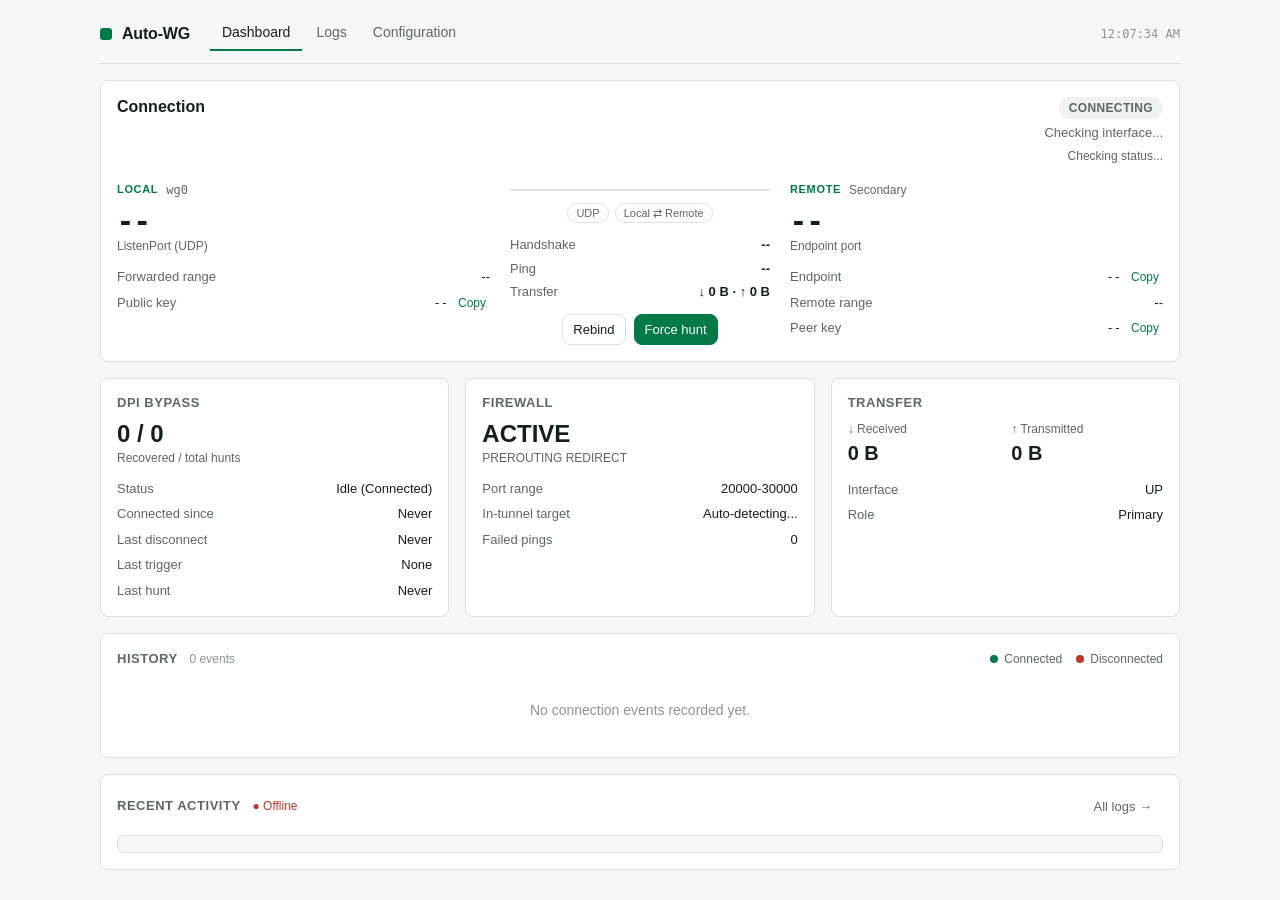
==== commit 20704080: "feat: replace handshake obfuscation with AmneziaWG backend support Remove the NFQUEUE decoy/fragment" ====
--- a/pkg/web/static/index.html
+++ b/pkg/web/static/index.html
@@ -141,7 +141,6 @@
           <div class="caption" id="iptablesSubtext">PREROUTING REDIRECT</div>
           <dl class="kv">
             <div class="kv-row"><dt>Port range</dt><dd id="iptablesRange">20000-30000</dd></div>
-            <div class="kv-row"><dt>Handshake shaping</dt><dd id="obfsState">Off</dd></div>
             <div class="kv-row"><dt>In-tunnel target</dt><dd id="tunnelPingTarget">Auto-detecting...</dd></div>
             <div class="kv-row"><dt>Failed pings</dt><dd id="failedPingsCount">0</dd></div>
           </dl>
@@ -207,7 +206,6 @@
               <option value="HUNTER">HUNTER</option>
               <option value="WG">WIREGUARD</option>
               <option value="IPTABLES">IPTABLES</option>
-              <option value="OBFS">OBFS</option>
               <option value="PING">PING</option>
               <option value="WEB">WEB</option>
             </select>
@@ -385,15 +383,6 @@
   - "vps.example.com"</code></pre>
           </div>
           <div class="help-box">
-            <h4>Handshake obfuscation</h4>
-            <p>Linux only. Sends decoy packets before each WireGuard handshake and can split it into IP fragments. The peer needs no changes.</p>
-            <pre><code>obfuscation:
-  enabled: true
-  decoys: 3
-  decoy_ttl: 4
-  fragment: true</code></pre>
-          </div>
-          <div class="help-box">
             <h4>Policy routing failover</h4>
             <p>Keeps <code>ip route replace default dev wgX table 200</code> pointed at the healthy tunnel.</p>
             <pre><code>routing:
--- a/pkg/web/static/style.css
+++ b/pkg/web/static/style.css
@@ -373,10 +373,8 @@
 .tunnel-body > .group:first-child { border-top: none; }
 .group-label { display: flex; align-items: center; justify-content: space-between; gap: 12px; font-size: 12px; font-weight: 600; letter-spacing: 0.05em; text-transform: uppercase; color: var(--text-muted); }
 .group-label .switch-label { text-transform: none; letter-spacing: 0; font-weight: 400; }
-.group-note { font-size: 12px; color: var(--text-dim); margin-top: -6px; }
 .group-fields { display: flex; flex-direction: column; gap: 12px; }
 .group.off .group-fields { opacity: 0.45; pointer-events: none; }
-.group.off .group-note { display: none; }
 
 /* Editor */
 .editor-wrapper { flex-direction: column; border: 1px solid var(--border); border-radius: var(--radius); overflow: hidden; }
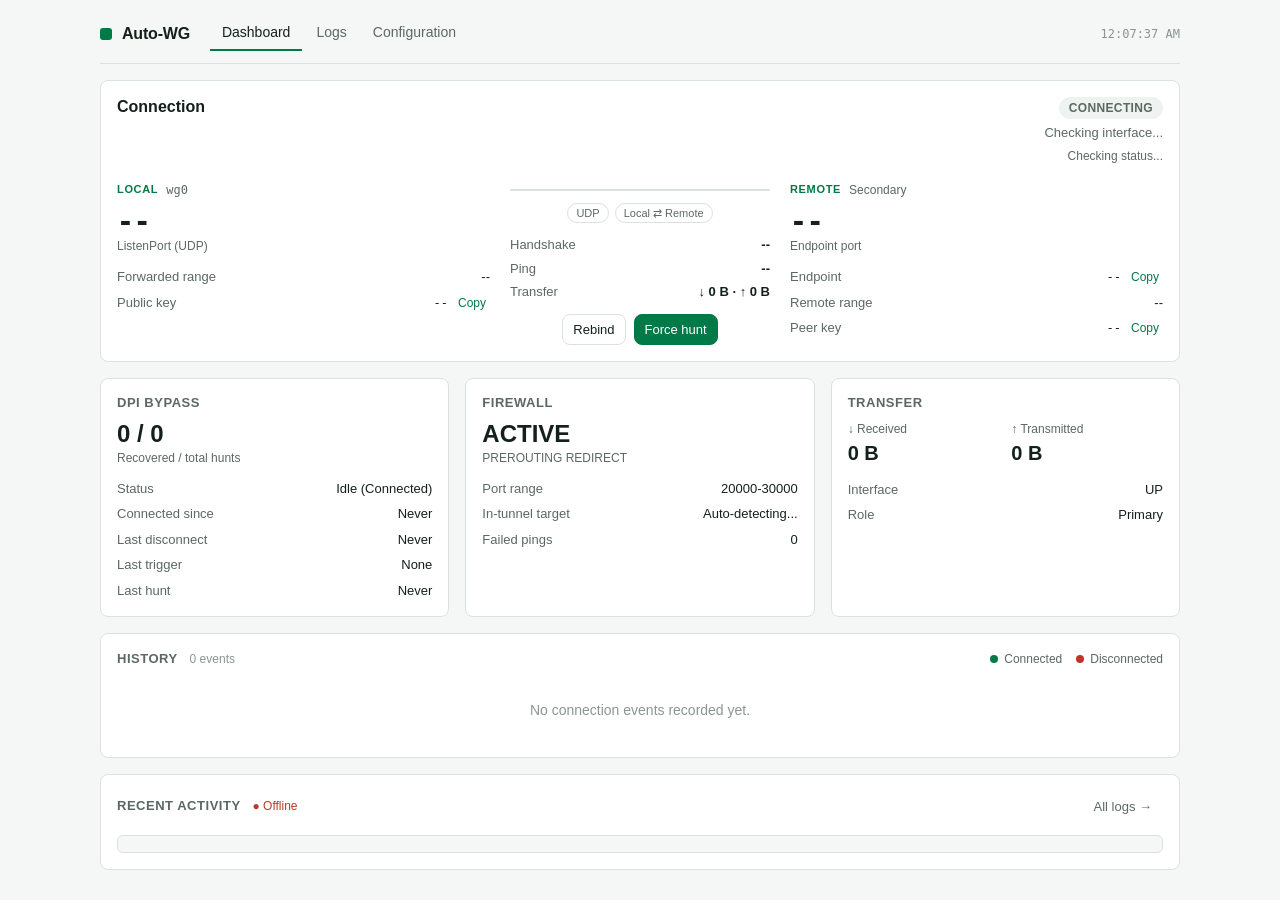
==== commit 90107e11: "feat: add UDP-over-TLS fallback path inside WireGuard tunnels A tunnel can now carry a second, TCP/T" ====
--- a/pkg/web/static/index.html
+++ b/pkg/web/static/index.html
@@ -75,7 +75,7 @@
           <div class="bridge">
             <div class="bridge-line"><div class="flow-pulse"></div></div>
             <div class="bridge-badges">
-              <span class="bridge-badge">UDP</span>
+              <span class="bridge-badge" id="bridgeProtoBadge">UDP</span>
               <span class="bridge-badge bridge-direction" id="flowDirectionBadge">Local ⇄ Remote</span>
             </div>
             <div class="bridge-metrics">
@@ -141,6 +141,8 @@
           <div class="caption" id="iptablesSubtext">PREROUTING REDIRECT</div>
           <dl class="kv">
             <div class="kv-row"><dt>Port range</dt><dd id="iptablesRange">20000-30000</dd></div>
+            <div class="kv-row" id="rowPath" style="display: none;"><dt>Path</dt><dd id="pathState">Direct UDP</dd></div>
+            <div class="kv-row" id="rowTlsLink" style="display: none;"><dt>TLS link</dt><dd id="tlsLinkState">--</dd></div>
             <div class="kv-row"><dt>In-tunnel target</dt><dd id="tunnelPingTarget">Auto-detecting...</dd></div>
             <div class="kv-row"><dt>Failed pings</dt><dd id="failedPingsCount">0</dd></div>
           </dl>
@@ -383,6 +385,15 @@
   - "vps.example.com"</code></pre>
           </div>
           <div class="help-box">
+            <h4>UDP over TLS fallback</h4>
+            <p>A second path for when direct WireGuard is blocked. Both peers need Auto-WG and the same secret.</p>
+            <pre><code>tls:
+  enabled: true
+  secret: "&lt;same on both peers&gt;"
+  port_range: "443-8443"
+  fallback_after: 15s</code></pre>
+          </div>
+          <div class="help-box">
             <h4>Policy routing failover</h4>
             <p>Keeps <code>ip route replace default dev wgX table 200</code> pointed at the healthy tunnel.</p>
             <pre><code>routing:
--- a/pkg/web/static/style.css
+++ b/pkg/web/static/style.css
@@ -4,6 +4,7 @@
   --accent: #017a47;
   --accent-hover: #01673c;
   --accent-soft: rgba(1, 122, 71, 0.12);
+  --accent-text: #017a47;
   --on-accent: #fff;
 
   --bg: #f5f7f6;
@@ -26,6 +27,7 @@
 @media (prefers-color-scheme: dark) {
   :root {
     --accent-hover: #02925a;
+    --accent-text: #3fbf86;
     --accent-soft: rgba(1, 122, 71, 0.22);
 
     --bg: #0e1311;
@@ -231,6 +233,7 @@
 .flow-pulse { position: absolute; top: 0; left: -30%; width: 30%; height: 100%; background: var(--accent); animation: flow 2.2s linear infinite; }
 .bridge-badges { display: flex; gap: 6px; flex-wrap: wrap; justify-content: center; }
 .bridge-badge { font-size: 11px; padding: 1px 8px; border: 1px solid var(--border); border-radius: 999px; color: var(--text-muted); }
+.bridge-badge.path-tls { background: var(--accent); border-color: var(--accent); color: var(--on-accent); }
 .bridge-direction.dir-local-to-remote, .bridge-direction.dir-remote-to-local { border-color: var(--accent); color: var(--accent); }
 .bridge-metrics { display: flex; flex-direction: column; gap: 4px; width: 100%; font-size: 13px; }
 .metric { display: flex; justify-content: space-between; gap: 8px; }
@@ -255,6 +258,7 @@
 .event-left { display: flex; gap: 8px; align-items: flex-start; flex-wrap: wrap; min-width: 0; }
 .event-badge { font-size: 11px; font-weight: 600; padding: 1px 8px; border-radius: 999px; }
 .event-badge.connected { background: var(--accent-soft); color: var(--success); }
+.event-badge.path { background: var(--surface-2); color: var(--accent-text); border: 1px solid var(--accent); }
 .event-badge.disconnected { background: rgba(239, 106, 96, 0.14); color: var(--danger); }
 .event-direction-badge { font-size: 11px; padding: 1px 8px; border: 1px solid var(--border); border-radius: 999px; color: var(--text-muted); }
 .event-info { flex-basis: 100%; }
@@ -353,6 +357,8 @@
 .switch-label input:checked + .switch-slider { background: var(--accent); }
 .switch-label input:checked + .switch-slider::after { transform: translateX(13px); }
 .switch-label input:focus-visible + .switch-slider { box-shadow: 0 0 0 3px var(--accent-soft); }
+.input-row { display: flex; gap: 6px; align-items: center; }
+.input-row .form-input { flex: 1; min-width: 0; }
 .toggle-row { display: flex; gap: 8px 24px; flex-wrap: wrap; }
 
 /* Tunnel editor: one collapsible row per tunnel, fields flat inside */
@@ -373,6 +379,8 @@
 .tunnel-body > .group:first-child { border-top: none; }
 .group-label { display: flex; align-items: center; justify-content: space-between; gap: 12px; font-size: 12px; font-weight: 600; letter-spacing: 0.05em; text-transform: uppercase; color: var(--text-muted); }
 .group-label .switch-label { text-transform: none; letter-spacing: 0; font-weight: 400; }
+.group-note { font-size: 12px; color: var(--text-dim); margin-top: -6px; }
+.group.off .group-note { display: none; }
 .group-fields { display: flex; flex-direction: column; gap: 12px; }
 .group.off .group-fields { opacity: 0.45; pointer-events: none; }
 
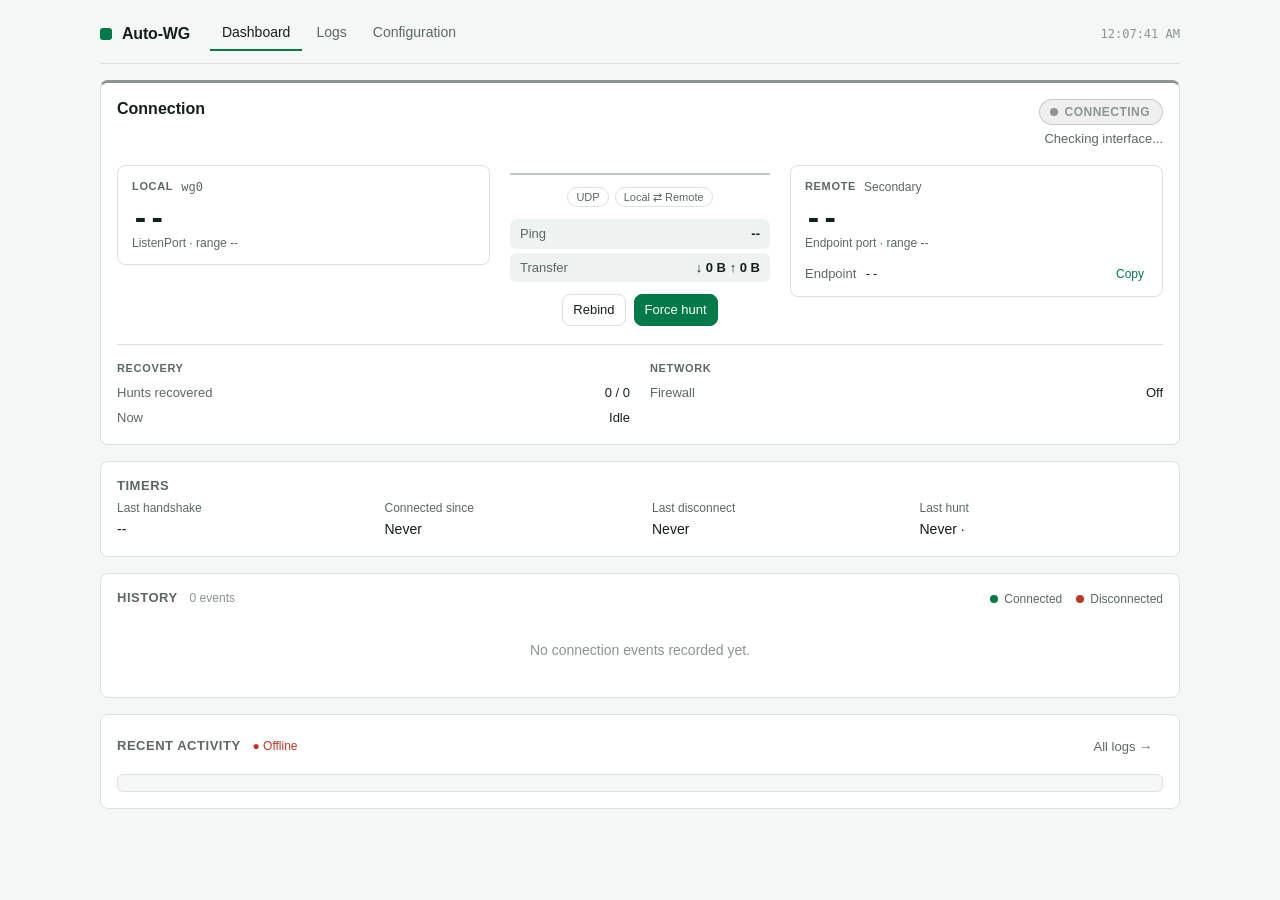
==== commit 4e8bf09a: "feat: per-interface transport (direct, tls, ssh) with padding, replacing in-tunnel path switching Ea" ====
--- a/pkg/web/static/index.html
+++ b/pkg/web/static/index.html
@@ -39,37 +39,23 @@
       </section>
 
       <!-- Connection -->
-      <section class="panel hero">
+      <section class="panel hero" id="heroPanel" data-state="unknown">
         <div class="hero-head">
           <h2>Connection</h2>
           <div class="hero-status">
             <div id="tunnelStateBadge" class="status-pill status-unknown">CONNECTING</div>
             <div class="status-reason-text" id="statusReason">Checking interface...</div>
-            <div class="status-timeline-badge" id="statusTimeline">Checking status...</div>
           </div>
         </div>
 
         <div class="flow">
-          <div class="node">
+          <div class="node node-local">
             <div class="node-head">
               <span class="node-badge">Local</span>
               <span class="node-iface" id="wgInterface">wg0</span>
             </div>
             <div class="port-main" id="localPort">--</div>
-            <div class="port-sublabel">ListenPort (UDP)</div>
-            <dl class="kv">
-              <div class="kv-row">
-                <dt>Forwarded range</dt>
-                <dd id="localPortRange">--</dd>
-              </div>
-              <div class="kv-row">
-                <dt>Public key</dt>
-                <dd class="key-with-copy">
-                  <span class="key-truncate" id="localPubKey" title="Local Public Key">--</span>
-                  <button class="btn-copy" id="btnCopyLocalKey" title="Copy key">Copy</button>
-                </dd>
-              </div>
-            </dl>
+            <div class="port-sublabel">ListenPort · range <span id="localPortRange">--</span></div>
           </div>
 
           <div class="bridge">
@@ -79,9 +65,8 @@
               <span class="bridge-badge bridge-direction" id="flowDirectionBadge">Local ⇄ Remote</span>
             </div>
             <div class="bridge-metrics">
-              <div class="metric"><span class="metric-label">Handshake</span><strong id="lastHandshake">--</strong></div>
-              <div class="metric"><span class="metric-label">Ping</span><strong id="pingStatus">--</strong></div>
-              <div class="metric"><span class="metric-label">Transfer</span><strong>↓ <span id="rxTransfer">0 B</span> · ↑ <span id="txTransfer">0 B</span></strong></div>
+              <div class="metric metric-ping"><span class="metric-label">Ping</span><strong id="pingStatus">--</strong></div>
+              <div class="metric metric-transfer"><span class="metric-label">Transfer</span><strong><span class="rx">↓ <span id="rxTransfer">0 B</span></span> <span class="tx">↑ <span id="txTransfer">0 B</span></span></strong></div>
             </div>
             <div class="bridge-actions">
               <button id="btnRebind" class="btn btn-secondary btn-sm" title="Rotate local listen port">Rebind</button>
@@ -89,82 +74,49 @@
             </div>
           </div>
 
-          <div class="node">
+          <div class="node node-remote">
             <div class="node-head">
               <span class="node-badge">Remote</span>
               <span class="node-role" id="staggerRole">Secondary</span>
             </div>
             <div class="port-main" id="remotePort">--</div>
-            <div class="port-sublabel">Endpoint port</div>
+            <div class="port-sublabel">Endpoint port · range <span id="remotePortRange">--</span></div>
+            <div class="node-line key-with-copy">
+              <span class="key-label">Endpoint</span>
+              <span id="targetIP" class="endpoint-ip" title="Remote endpoint IP">--</span>
+              <button class="btn-copy" id="btnCopyTargetIP" title="Copy IP">Copy</button>
+            </div>
+          </div>
+        </div>
+        <div class="hero-details">
+          <div class="detail">
+            <h3 class="detail-title">Recovery</h3>
             <dl class="kv">
-              <div class="kv-row">
-                <dt>Endpoint</dt>
-                <dd class="key-with-copy">
-                  <span id="targetIP" class="endpoint-ip" title="Remote endpoint IP">--</span>
-                  <button class="btn-copy" id="btnCopyTargetIP" title="Copy IP">Copy</button>
-                </dd>
-              </div>
-              <div class="kv-row">
-                <dt>Remote range</dt>
-                <dd id="remotePortRange">--</dd>
-              </div>
-              <div class="kv-row">
-                <dt>Peer key</dt>
-                <dd class="key-with-copy">
-                  <span class="key-truncate" id="peerPubKey" title="Peer Public Key">--</span>
-                  <button class="btn-copy" id="btnCopyPeerKey" title="Copy key">Copy</button>
-                </dd>
-              </div>
+              <div class="kv-row"><dt>Hunts recovered</dt><dd id="huntRecoverySummary">0 / 0</dd></div>
+              <div class="kv-row"><dt>Now</dt><dd id="huntAttemptStatus">Idle</dd></div>
             </dl>
           </div>
-        </div>
-      </section>
-
-      <!-- Telemetry -->
-      <section class="telemetry-grid">
-        <div class="panel">
-          <h3 class="panel-title">DPI bypass</h3>
-          <div class="big" id="huntRecoverySummary">0 / 0</div>
-          <div class="caption">Recovered / total hunts</div>
-          <dl class="kv">
-            <div class="kv-row"><dt>Status</dt><dd id="huntAttemptStatus">Idle (Connected)</dd></div>
-            <div class="kv-row"><dt>Connected since</dt><dd id="connectedTimestamp">Never</dd></div>
-            <div class="kv-row"><dt>Last disconnect</dt><dd id="disconnectedTimestamp">Never</dd></div>
-            <div class="kv-row"><dt>Last trigger</dt><dd class="meta-truncate" id="lastHuntReason">None</dd></div>
-            <div class="kv-row"><dt>Last hunt</dt><dd id="lastHuntTime">Never</dd></div>
-          </dl>
-        </div>
-
-        <div class="panel">
-          <h3 class="panel-title">Firewall</h3>
-          <div class="big" id="iptablesStateText">ACTIVE</div>
-          <div class="caption" id="iptablesSubtext">PREROUTING REDIRECT</div>
-          <dl class="kv">
-            <div class="kv-row"><dt>Port range</dt><dd id="iptablesRange">20000-30000</dd></div>
-            <div class="kv-row" id="rowPath" style="display: none;"><dt>Path</dt><dd id="pathState">Direct UDP</dd></div>
-            <div class="kv-row" id="rowTlsLink" style="display: none;"><dt>TLS link</dt><dd id="tlsLinkState">--</dd></div>
-            <div class="kv-row"><dt>In-tunnel target</dt><dd id="tunnelPingTarget">Auto-detecting...</dd></div>
-            <div class="kv-row"><dt>Failed pings</dt><dd id="failedPingsCount">0</dd></div>
-          </dl>
-        </div>
-
-        <div class="panel">
-          <h3 class="panel-title">Transfer</h3>
-          <div class="traffic-split">
-            <div class="traffic-box">
-              <span class="caption">↓ Received</span>
-              <strong class="traffic-val" id="totalRx">0 B</strong>
-            </div>
-            <div class="traffic-box">
-              <span class="caption">↑ Transmitted</span>
-              <strong class="traffic-val" id="totalTx">0 B</strong>
-            </div>
-          </div>
-          <dl class="kv">
-            <div class="kv-row"><dt>Interface</dt><dd id="ifaceState">UP</dd></div>
-            <div class="kv-row"><dt>Role</dt><dd id="staggerRoleDetail">Primary</dd></div>
-          </dl>
-        </div>
+          <div class="detail">
+            <h3 class="detail-title">Network</h3>
+            <dl class="kv">
+              <div class="kv-row"><dt>Firewall</dt><dd><span id="iptablesStateText">Off</span> <span class="dim" id="iptablesSubtext"></span></dd></div>
+              <div class="kv-row" id="rowTransport" style="display: none;"><dt>Transport</dt><dd id="transportState">--</dd></div>
+              <div class="kv-row" id="rowLink" style="display: none;"><dt>Link</dt><dd id="linkState">--</dd></div>
+            </dl>
+          </div>
+        </div>
+      </section>
+
+      <!-- Timers -->
+      <section class="panel timers">
+        <h3 class="panel-title">Timers</h3>
+        <dl class="timer-grid">
+          <div class="timer"><dt>Last handshake</dt><dd id="lastHandshake">--</dd></div>
+          <div class="timer"><dt>Connected since</dt><dd id="connectedTimestamp">Never</dd></div>
+          <div class="timer"><dt>Last disconnect</dt><dd id="disconnectedTimestamp">Never</dd></div>
+          <div class="timer"><dt>Last hunt</dt><dd><span id="lastHuntTime">Never</span><span id="lastHuntSep"> · </span><span class="meta-truncate" id="lastHuntReason"></span></dd></div>
+          <div class="timer" id="timerLinkSince" style="display: none;"><dt id="linkSinceLabel">Link up since</dt><dd id="linkSince">--</dd></div>
+        </dl>
       </section>
 
       <!-- History -->
@@ -385,13 +337,14 @@
   - "vps.example.com"</code></pre>
           </div>
           <div class="help-box">
-            <h4>UDP over TLS fallback</h4>
-            <p>A second path for when direct WireGuard is blocked. Both peers need Auto-WG and the same secret.</p>
-            <pre><code>tls:
-  enabled: true
+            <h4>WireGuard over TLS or SSH</h4>
+            <p>One transport per interface: <code>direct</code>, <code>tls</code> or <code>ssh</code>. The port ranges are TCP for tls and ssh.</p>
+            <pre><code>transport: tls
+port_range: "443-8443"
+remote_port_range: "443-8443"
+tls:
   secret: "&lt;same on both peers&gt;"
-  port_range: "443-8443"
-  fallback_after: 15s</code></pre>
+  padding: bucket</code></pre>
           </div>
           <div class="help-box">
             <h4>Policy routing failover</h4>
--- a/pkg/web/static/style.css
+++ b/pkg/web/static/style.css
@@ -18,6 +18,7 @@
   --success: #017a47;
   --warning: #a16207;
   --danger: #c0352b;
+  --blue: #2563eb;
 
   --font-sans: -apple-system, BlinkMacSystemFont, "Segoe UI", Roboto, Helvetica, Arial, sans-serif;
   --font-mono: ui-monospace, SFMono-Regular, "SF Mono", Menlo, Consolas, monospace;
@@ -41,6 +42,7 @@
     --success: #3fbf86;
     --warning: #e0b341;
     --danger: #ef6a60;
+    --blue: #6ea8fe;
   }
 }
 
@@ -174,7 +176,7 @@
 /* ---------- Tunnel switcher ---------- */
 .switcher-head { display: flex; justify-content: space-between; align-items: center; gap: 12px; margin-bottom: 10px; flex-wrap: wrap; }
 .switcher-left { display: flex; align-items: center; gap: 10px; }
-.switcher-active-route { font-size: 12px; color: var(--accent); font-weight: 500; }
+.switcher-active-route { font-size: 12px; color: var(--text-main); font-weight: 600; }
 .tunnel-header-actions { display: flex; gap: 8px; }
 .tunnel-tabs { display: flex; gap: 6px; flex-wrap: wrap; }
 .tunnel-tab-btn {
@@ -194,35 +196,41 @@
 .dot-connected { background: var(--success); }
 .dot-disconnected { background: var(--danger); }
 .dot-stalled { background: var(--warning); }
-.dot-hunting { background: var(--accent); animation: pulse 1.4s ease-in-out infinite; }
+.dot-hunting { background: var(--blue); animation: pulse 1.4s ease-in-out infinite; }
 .dot-unknown { background: var(--text-dim); }
-.tab-badge-route { font-size: 11px; color: var(--accent); font-weight: 600; }
+.tab-badge-route { font-size: 11px; color: var(--text-muted); font-weight: 600; }
 
 /* ---------- Hero ---------- */
 .hero-head { display: flex; justify-content: space-between; align-items: flex-start; gap: 16px; flex-wrap: wrap; margin-bottom: 16px; }
 .hero-head h2 { font-size: 16px; }
 .hero-status { display: flex; flex-direction: column; align-items: flex-end; gap: 4px; text-align: right; }
 .status-pill {
-  display: inline-block;
-  padding: 2px 10px;
+  --c: var(--text-dim);
+  display: inline-flex;
+  align-items: center;
+  gap: 7px;
+  padding: 3px 12px 3px 10px;
   border-radius: 999px;
   font-size: 12px;
-  font-weight: 600;
-  letter-spacing: 0.03em;
-  background: var(--surface-2);
-  color: var(--text-muted);
-}
-.status-connected { background: var(--accent-soft); color: var(--success); }
-.status-hunting { background: var(--accent-soft); color: var(--accent); }
-.status-stalled { background: rgba(224, 179, 65, 0.16); color: var(--warning); }
-.status-disconnected { background: rgba(239, 106, 96, 0.14); color: var(--danger); }
+  font-weight: 700;
+  letter-spacing: 0.04em;
+  color: var(--c);
+  background: color-mix(in srgb, var(--c) 15%, transparent);
+  border: 1px solid color-mix(in srgb, var(--c) 40%, transparent);
+}
+.status-pill::before { content: ""; width: 8px; height: 8px; border-radius: 50%; background: var(--c); }
+.status-connected { --c: var(--success); }
+.status-hunting { --c: var(--blue); }
+.status-hunting::before { animation: pulse 1.2s ease-in-out infinite; }
+.status-stalled { --c: var(--warning); }
+.status-disconnected { --c: var(--danger); }
 .status-reason-text { font-size: 13px; color: var(--text-muted); }
 .status-timeline-badge { font-size: 12px; color: var(--text-muted); }
 
 .flow { display: grid; grid-template-columns: 1fr minmax(200px, 260px) 1fr; gap: 20px; align-items: start; }
 .node { min-width: 0; }
 .node-head { display: flex; align-items: center; gap: 8px; margin-bottom: 8px; }
-.node-badge { font-size: 11px; font-weight: 600; letter-spacing: 0.06em; text-transform: uppercase; color: var(--accent); }
+.node-badge { font-size: 11px; font-weight: 600; letter-spacing: 0.06em; text-transform: uppercase; color: var(--text-muted); }
 .node-iface, .node-role { font-size: 12px; color: var(--text-muted); font-family: var(--font-mono); }
 .node-role { font-family: var(--font-sans); }
 .port-main { font-family: var(--font-mono); font-size: 28px; font-weight: 600; line-height: 1.1; }
@@ -233,19 +241,13 @@
 .flow-pulse { position: absolute; top: 0; left: -30%; width: 30%; height: 100%; background: var(--accent); animation: flow 2.2s linear infinite; }
 .bridge-badges { display: flex; gap: 6px; flex-wrap: wrap; justify-content: center; }
 .bridge-badge { font-size: 11px; padding: 1px 8px; border: 1px solid var(--border); border-radius: 999px; color: var(--text-muted); }
-.bridge-badge.path-tls { background: var(--accent); border-color: var(--accent); color: var(--on-accent); }
-.bridge-direction.dir-local-to-remote, .bridge-direction.dir-remote-to-local { border-color: var(--accent); color: var(--accent); }
 .bridge-metrics { display: flex; flex-direction: column; gap: 4px; width: 100%; font-size: 13px; }
 .metric { display: flex; justify-content: space-between; gap: 8px; }
 .metric-label { color: var(--text-muted); }
 .bridge-actions { display: flex; gap: 8px; }
 
 /* ---------- Telemetry ---------- */
-.telemetry-grid { display: grid; grid-template-columns: repeat(3, 1fr); gap: 16px; }
 .big { font-size: 24px; font-weight: 600; line-height: 1.2; margin-top: 8px; }
-.traffic-split { display: grid; grid-template-columns: 1fr 1fr; gap: 12px; margin-top: 8px; }
-.traffic-box { display: flex; flex-direction: column; }
-.traffic-val { font-size: 20px; font-weight: 600; }
 
 /* ---------- Events ---------- */
 .events-legend { display: flex; gap: 14px; font-size: 12px; color: var(--text-muted); }
@@ -258,7 +260,7 @@
 .event-left { display: flex; gap: 8px; align-items: flex-start; flex-wrap: wrap; min-width: 0; }
 .event-badge { font-size: 11px; font-weight: 600; padding: 1px 8px; border-radius: 999px; }
 .event-badge.connected { background: var(--accent-soft); color: var(--success); }
-.event-badge.path { background: var(--surface-2); color: var(--accent-text); border: 1px solid var(--accent); }
+.event-badge.path { background: var(--surface-2); color: var(--text-muted); border: 1px solid var(--border); }
 .event-badge.disconnected { background: rgba(239, 106, 96, 0.14); color: var(--danger); }
 .event-direction-badge { font-size: 11px; padding: 1px 8px; border: 1px solid var(--border); border-radius: 999px; color: var(--text-muted); }
 .event-info { flex-basis: 100%; }
@@ -398,6 +400,42 @@
 .help-box pre { background: var(--surface-2); border-radius: 6px; padding: 8px 10px; font-size: 12px; overflow-x: auto; }
 .help-box code { font-size: 12px; }
 
+/* ---------- Connection card ---------- */
+/* Colour is reserved for the connection state: the card's top edge, the bridge line and the reason text
+   follow data-state, everything else stays neutral. */
+.node { padding: 12px 14px; border-radius: var(--radius); border: 1px solid var(--border); background: var(--surface); }
+.node-line { display: flex; align-items: baseline; gap: 8px; margin-top: 12px; font-size: 13px; min-width: 0; }
+.node-line .key-label { color: var(--text-muted); flex-shrink: 0; }
+.node-line .btn-copy { margin-left: auto; }
+.dim { color: var(--text-dim); }
+.metric { align-items: center; padding: 5px 10px; border-radius: 6px; background: var(--surface-2); }
+.bridge-badge.path-tls { background: var(--text-main); border-color: var(--text-main); color: var(--bg); }
+
+.hero-details { display: grid; grid-template-columns: repeat(2, 1fr); gap: 20px; margin-top: 18px; padding-top: 16px; border-top: 1px solid var(--border); }
+.detail { min-width: 0; }
+.detail-title { font-size: 11px; font-weight: 600; letter-spacing: 0.06em; text-transform: uppercase; color: var(--text-muted); }
+.detail .kv { margin-top: 8px; }
+
+.timer-grid { display: grid; grid-template-columns: repeat(auto-fill, minmax(230px, 1fr)); gap: 14px 24px; margin-top: 4px; }
+.timer { display: flex; flex-direction: column; gap: 2px; min-width: 0; }
+.timer dt { font-size: 12px; color: var(--text-muted); }
+.timer dd { font-size: 14px; font-weight: 500; overflow-wrap: anywhere; }
+
+.panel.hero { --state: var(--text-dim); border-top: 3px solid var(--state); }
+.hero[data-state="connected"] { --state: var(--success); }
+.hero[data-state="hunting"] { --state: var(--blue); }
+.hero[data-state="stalled"] { --state: var(--warning); }
+.hero[data-state="disconnected"] { --state: var(--danger); }
+.hero .flow-pulse { background: var(--state); }
+.hero:not([data-state="connected"]):not([data-state="hunting"]) .flow-pulse { animation: none; opacity: 0.35; left: 0; width: 100%; }
+.hero[data-state="connected"] .bridge-line { background: color-mix(in srgb, var(--success) 25%, var(--border)); }
+.hero[data-state="hunting"] .bridge-line { background: color-mix(in srgb, var(--blue) 25%, var(--border)); }
+.hero[data-state="stalled"] .bridge-line { background: color-mix(in srgb, var(--warning) 25%, var(--border)); }
+.hero[data-state="disconnected"] .bridge-line { background: color-mix(in srgb, var(--danger) 25%, var(--border)); }
+.hero[data-state="stalled"] .status-reason-text { color: var(--warning); }
+.hero[data-state="disconnected"] .status-reason-text { color: var(--danger); }
+.hero[data-state="hunting"] .status-reason-text { color: var(--blue); }
+
 /* ---------- Animation ---------- */
 @keyframes flow { to { left: 100%; } }
 @keyframes pulse { 50% { opacity: 0.35; } }
@@ -407,7 +445,7 @@
 @media (max-width: 860px) {
   .flow { grid-template-columns: 1fr; }
   .bridge { padding: 4px 0; }
-  .telemetry-grid { grid-template-columns: 1fr; }
+  .hero-details { grid-template-columns: 1fr; gap: 14px; }
   .hero-status { align-items: flex-start; text-align: left; }
 }
 @media (max-width: 640px) {
@@ -417,3 +455,5 @@
   .time-badge { margin-left: auto; }
   .config-path-value { max-width: 200px; }
 }
+
+[hidden] { display: none !important; }
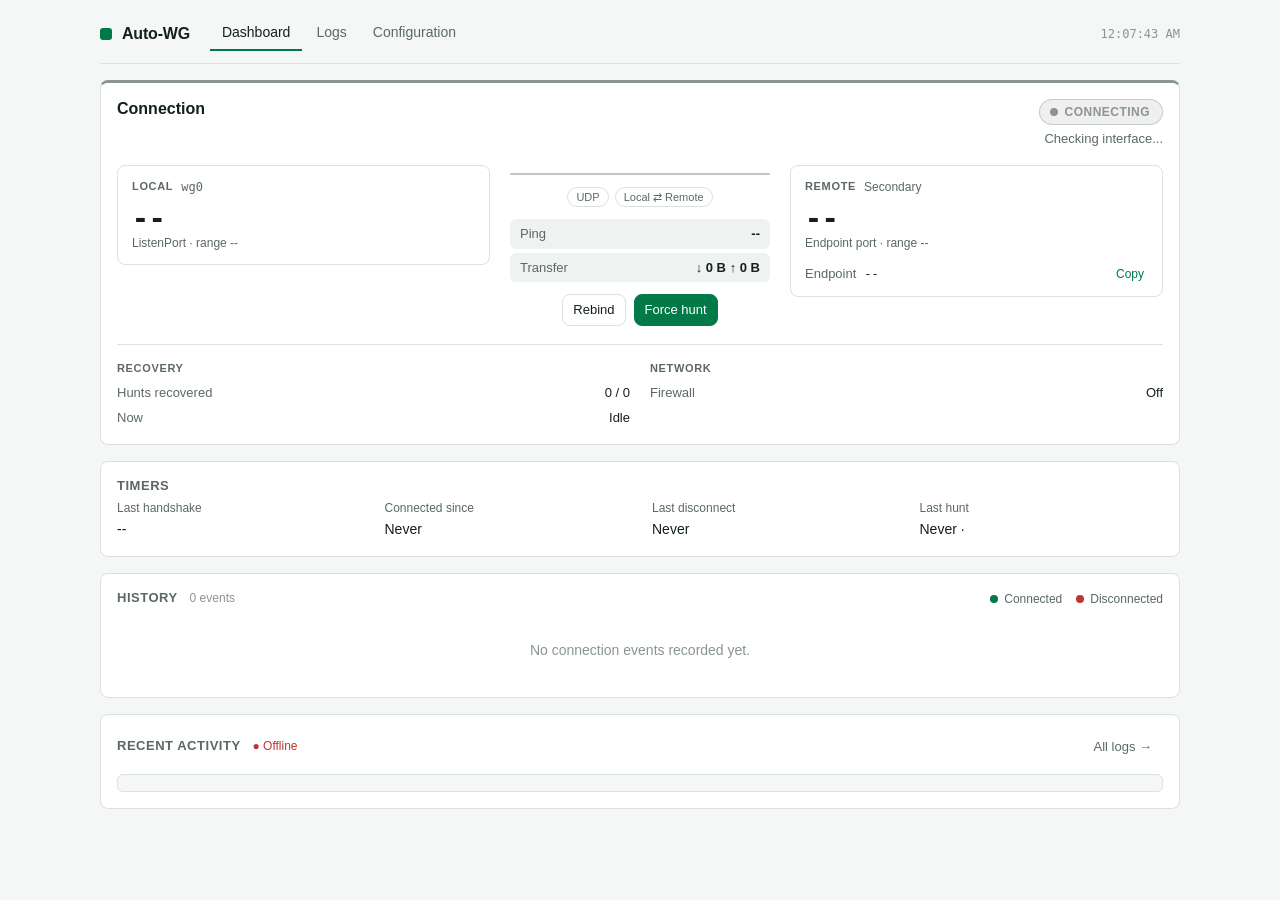
==== commit da22760e: "fix: give a fresh TLS/SSH connection its full reconnect window and label ports per transport The "Wi" ====
--- a/pkg/web/static/index.html
+++ b/pkg/web/static/index.html
@@ -55,7 +55,7 @@
               <span class="node-iface" id="wgInterface">wg0</span>
             </div>
             <div class="port-main" id="localPort">--</div>
-            <div class="port-sublabel">ListenPort · range <span id="localPortRange">--</span></div>
+            <div class="port-sublabel"><span id="localPortLabel">ListenPort · range</span> <span id="localPortRange">--</span></div>
           </div>
 
           <div class="bridge">
@@ -80,7 +80,7 @@
               <span class="node-role" id="staggerRole">Secondary</span>
             </div>
             <div class="port-main" id="remotePort">--</div>
-            <div class="port-sublabel">Endpoint port · range <span id="remotePortRange">--</span></div>
+            <div class="port-sublabel"><span id="remotePortLabel">Endpoint port · range</span> <span id="remotePortRange">--</span></div>
             <div class="node-line key-with-copy">
               <span class="key-label">Endpoint</span>
               <span id="targetIP" class="endpoint-ip" title="Remote endpoint IP">--</span>
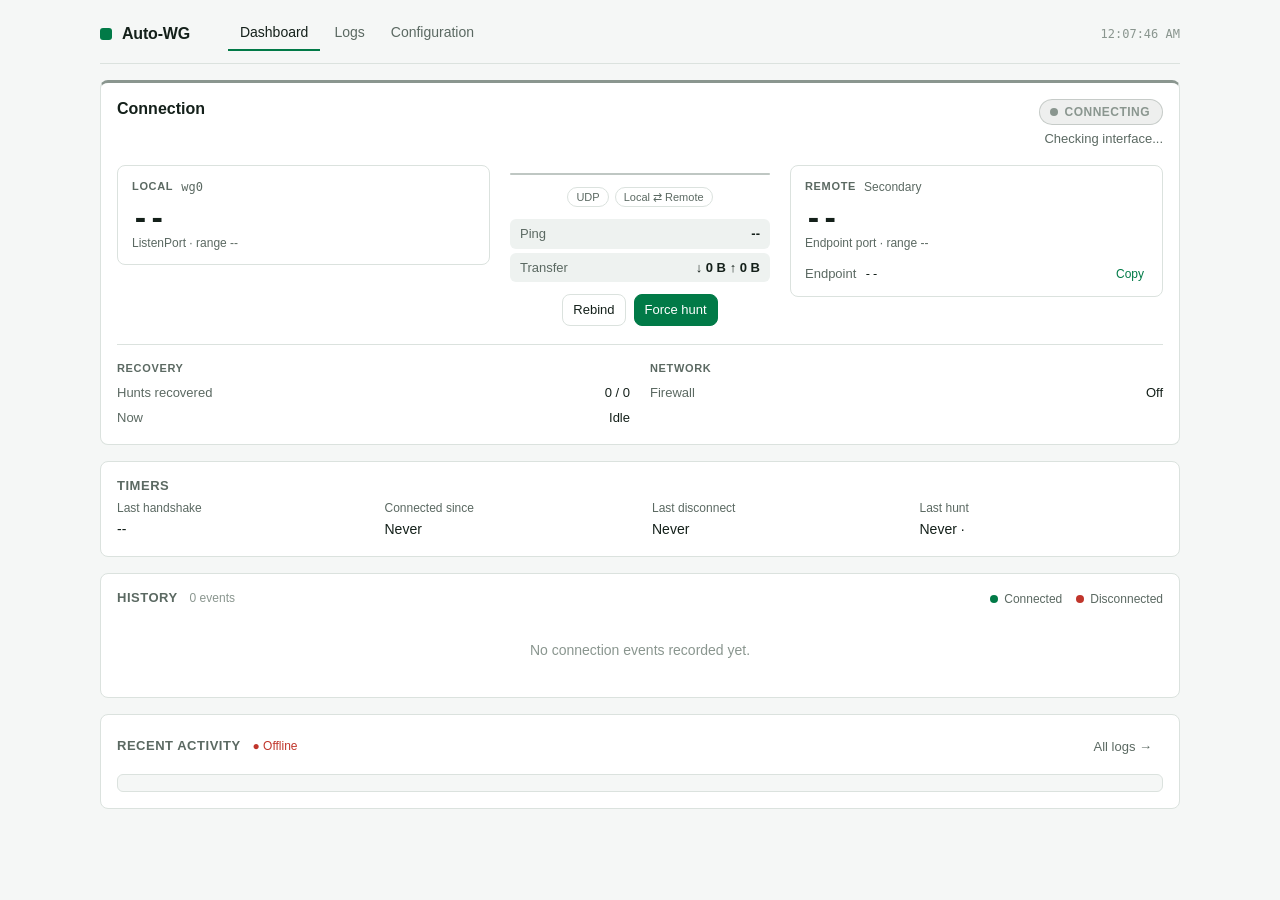
==== commit cbe63a48: "feat: update Auto-WG from GitHub releases (CLI and dashboard) autowg -check-update / -update downloa" ====
--- a/pkg/web/static/index.html
+++ b/pkg/web/static/index.html
@@ -13,12 +13,14 @@
       <div class="brand">
         <span class="brand-mark"></span>
         <span class="brand-name">Auto-WG</span>
+        <span class="brand-version" id="appVersion"></span>
       </div>
       <nav class="nav-tabs">
         <button class="nav-tab active" data-tab="dashboard">Dashboard</button>
         <button class="nav-tab" data-tab="logs">Logs</button>
         <button class="nav-tab" data-tab="config">Configuration</button>
       </nav>
+      <button class="update-badge" id="updateBadge" type="button" hidden></button>
       <div class="time-badge" id="serverClock">--:--:--</div>
     </header>
 
--- a/pkg/web/static/style.css
+++ b/pkg/web/static/style.css
@@ -457,3 +457,11 @@
 }
 
 [hidden] { display: none !important; }
+
+.brand-version { margin-left: 8px; font-size: 12px; color: var(--text-muted); }
+.update-badge {
+  margin-left: auto; margin-right: 12px; padding: 4px 10px; border-radius: 999px; cursor: pointer;
+  border: 1px solid var(--accent); background: transparent; color: var(--accent); font: inherit; font-size: 12px;
+}
+.update-badge:hover { background: var(--accent); color: #fff; }
+.update-badge:disabled { opacity: 0.6; cursor: default; }
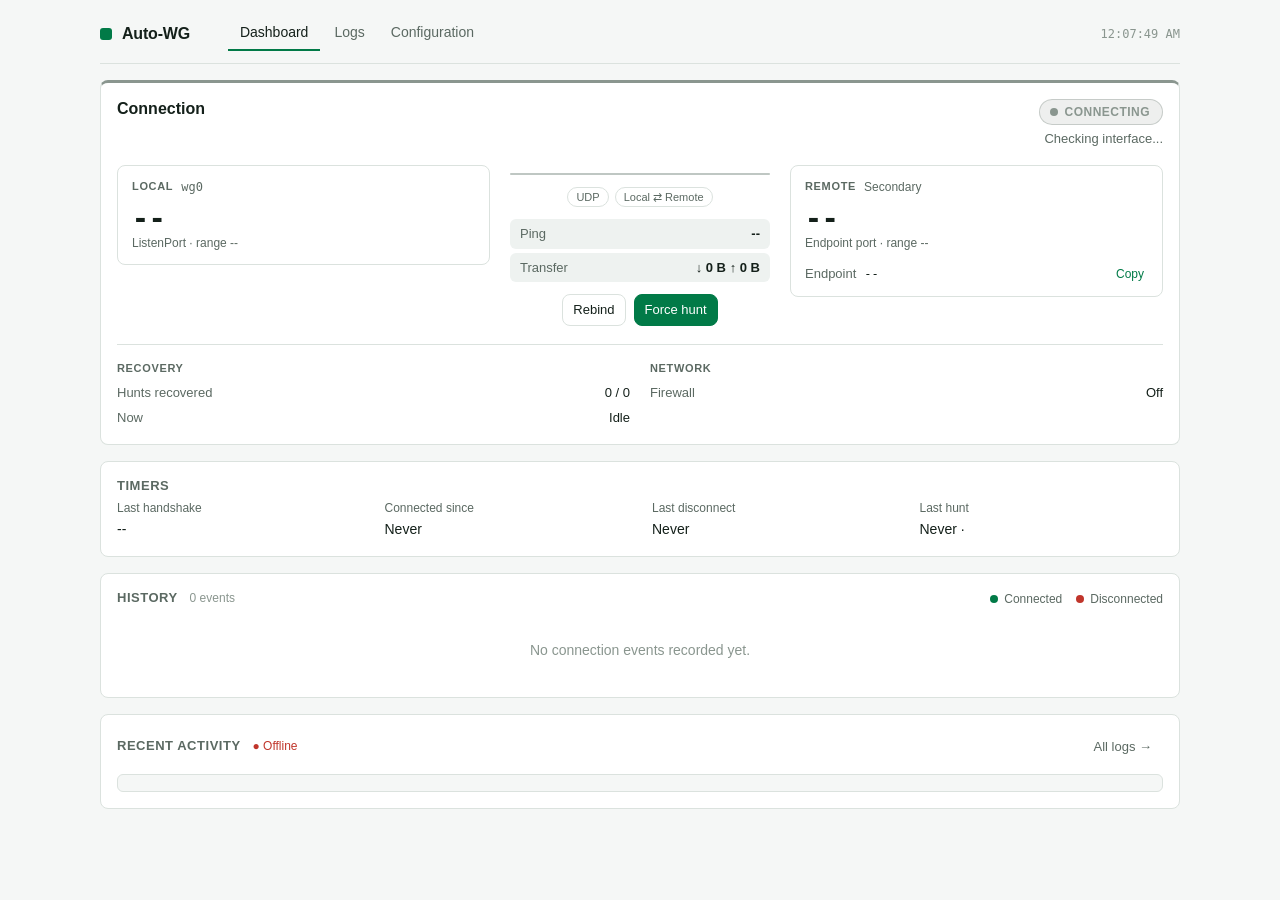
==== commit 1e5ea8b3: "feat!: remove the client route failover Auto-WG no longer manages the default route in client mode: " ====
--- a/pkg/web/static/index.html
+++ b/pkg/web/static/index.html
@@ -28,14 +28,12 @@
 
     <!-- DASHBOARD -->
     <main id="tab-dashboard" class="tab-content active">
-      <!-- Tunnel switcher (shown with 2+ tunnels or in routing mode) -->
+      <!-- Tunnel switcher (shown with 2+ tunnels) -->
       <section class="switcher" id="tunnelSwitcherCard" style="display: none;">
         <div class="switcher-head">
           <div class="switcher-left">
             <span class="section-tag" id="switcherModeTag">TUNNELS</span>
-            <span class="switcher-active-route" id="switcherActiveRouteBadge" style="display: none;"></span>
-          </div>
-          <div class="tunnel-header-actions" id="tunnelHeaderActions"></div>
+          </div>
         </div>
         <div class="tunnel-tabs" id="tunnelTabs"></div>
       </section>
@@ -216,32 +214,7 @@
                   <span>Server</span>
                 </label>
               </div>
-              <span class="form-hint">Client manages upstream failover and policy routing; server accepts connections from clients.</span>
-            </div>
-
-            <div id="routingFieldsSection" class="routing-fields">
-              <label class="switch-label">
-                <input type="checkbox" id="cfgRoutingEnabled" checked>
-                <span class="switch-slider"></span>
-                <span class="switch-text">Route failover</span>
-              </label>
-              <div class="form-grid-3">
-                <div class="form-group">
-                  <label class="form-label" for="cfgRoutingTable">Routing table</label>
-                  <input type="number" id="cfgRoutingTable" class="form-input" value="200" placeholder="200">
-                </div>
-                <div class="form-group">
-                  <label class="form-label" for="cfgRoutingMode">Failover mode</label>
-                  <select id="cfgRoutingMode" class="form-input">
-                    <option value="priority">Priority</option>
-                    <option value="sticky">Sticky</option>
-                  </select>
-                </div>
-                <div class="form-group">
-                  <label class="form-label" for="cfgRoutingMetric">Route metric</label>
-                  <input type="number" id="cfgRoutingMetric" class="form-input" value="100" placeholder="100">
-                </div>
-              </div>
+              <span class="form-hint">Client connects out to upstream servers; server accepts connections from clients. This only changes how the status page words things.</span>
             </div>
           </section>
 
@@ -349,14 +322,6 @@
   padding: bucket</code></pre>
           </div>
           <div class="help-box">
-            <h4>Policy routing failover</h4>
-            <p>Keeps <code>ip route replace default dev wgX table 200</code> pointed at the healthy tunnel.</p>
-            <pre><code>routing:
-  enabled: true
-  table: 200
-  mode: "priority"</code></pre>
-          </div>
-          <div class="help-box">
             <h4>In-tunnel ping</h4>
             <p>Detects a dead link in seconds, well before the handshake times out.</p>
             <pre><code>tunnel_ping:
--- a/pkg/web/static/style.css
+++ b/pkg/web/static/style.css
@@ -176,8 +176,6 @@
 /* ---------- Tunnel switcher ---------- */
 .switcher-head { display: flex; justify-content: space-between; align-items: center; gap: 12px; margin-bottom: 10px; flex-wrap: wrap; }
 .switcher-left { display: flex; align-items: center; gap: 10px; }
-.switcher-active-route { font-size: 12px; color: var(--text-main); font-weight: 600; }
-.tunnel-header-actions { display: flex; gap: 8px; }
 .tunnel-tabs { display: flex; gap: 6px; flex-wrap: wrap; }
 .tunnel-tab-btn {
   display: inline-flex;
@@ -198,7 +196,6 @@
 .dot-stalled { background: var(--warning); }
 .dot-hunting { background: var(--blue); animation: pulse 1.4s ease-in-out infinite; }
 .dot-unknown { background: var(--text-dim); }
-.tab-badge-route { font-size: 11px; color: var(--text-muted); font-weight: 600; }
 
 /* ---------- Hero ---------- */
 .hero-head { display: flex; justify-content: space-between; align-items: flex-start; gap: 16px; flex-wrap: wrap; margin-bottom: 16px; }
@@ -350,7 +347,6 @@
 .form-textarea { resize: vertical; font-family: var(--font-mono); font-size: 12px; }
 .form-grid-2 { display: grid; grid-template-columns: repeat(2, 1fr); gap: 12px; }
 .form-grid-3 { display: grid; grid-template-columns: repeat(3, 1fr); gap: 12px; }
-.routing-fields { display: flex; flex-direction: column; gap: 12px; }
 
 .switch-label { display: inline-flex; align-items: center; gap: 8px; cursor: pointer; font-size: 13px; font-weight: 400; color: var(--text-main); }
 .switch-label input { position: absolute; opacity: 0; pointer-events: none; }
